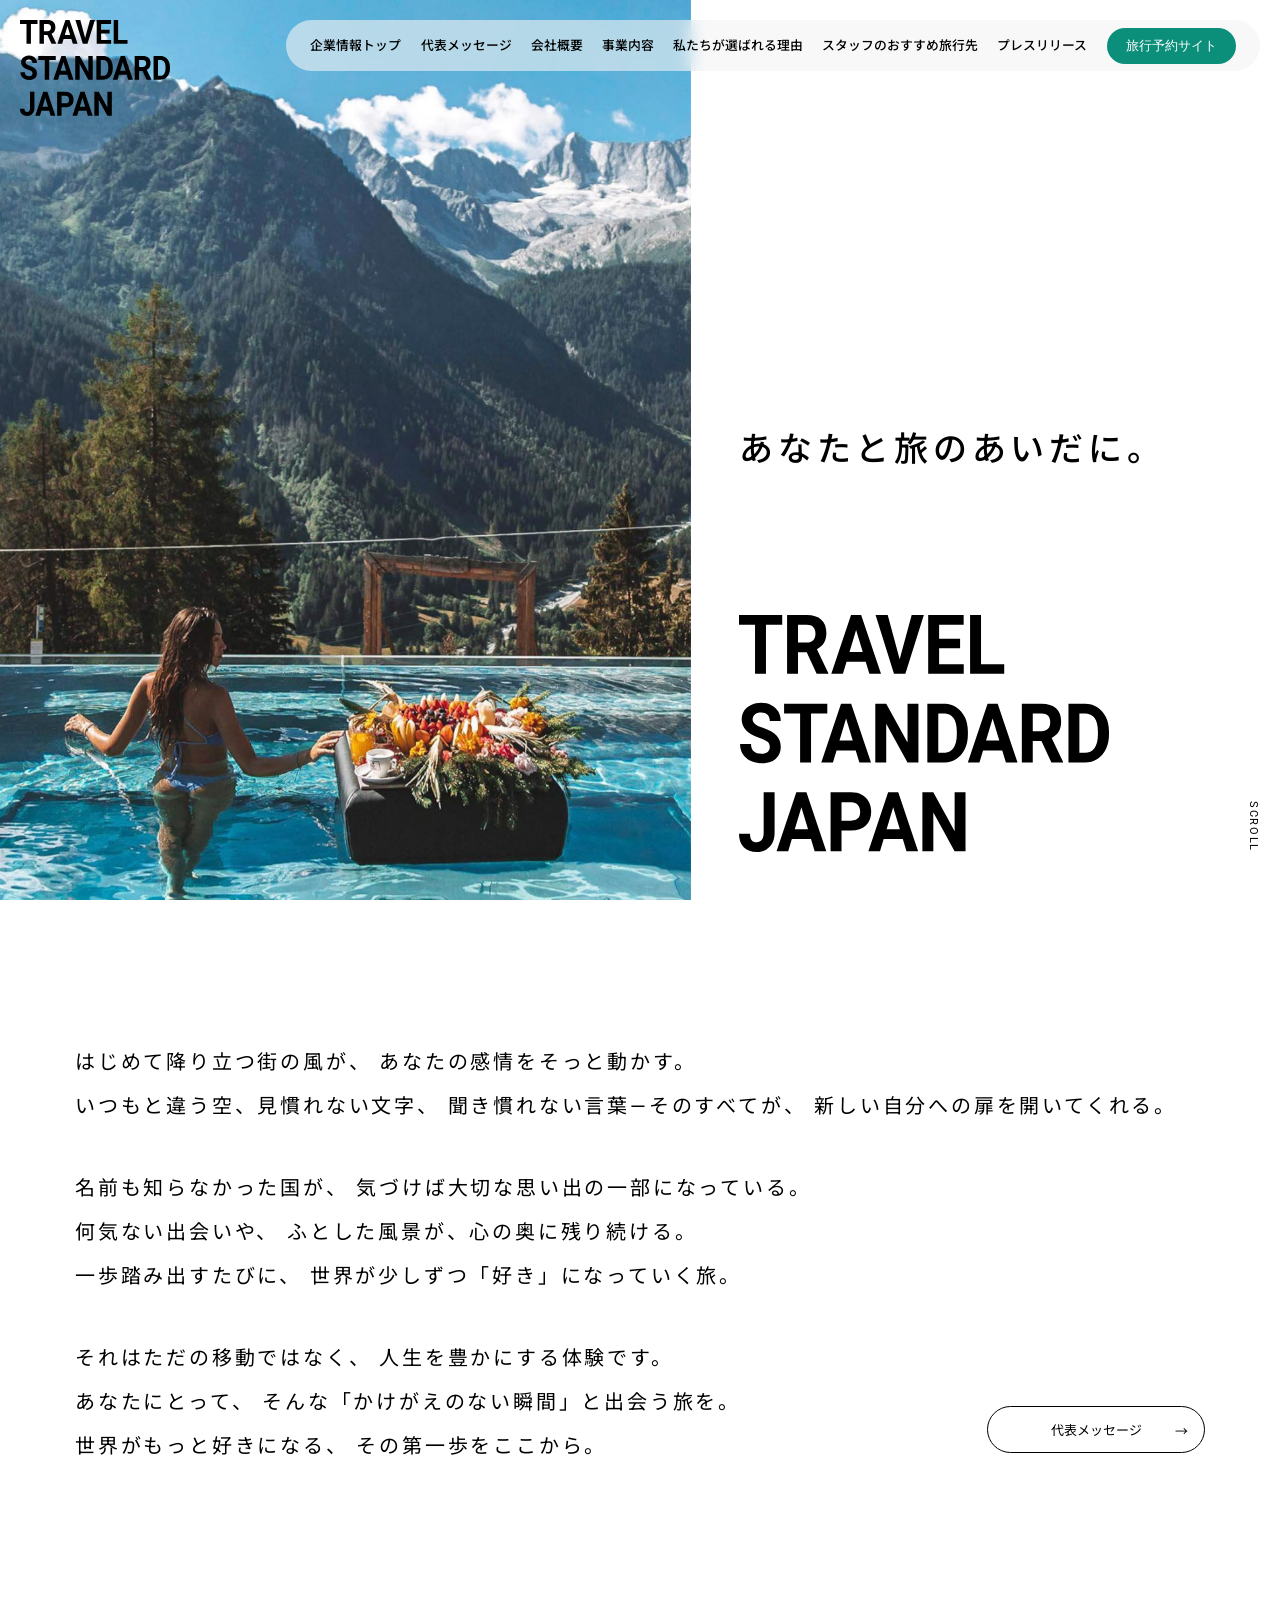
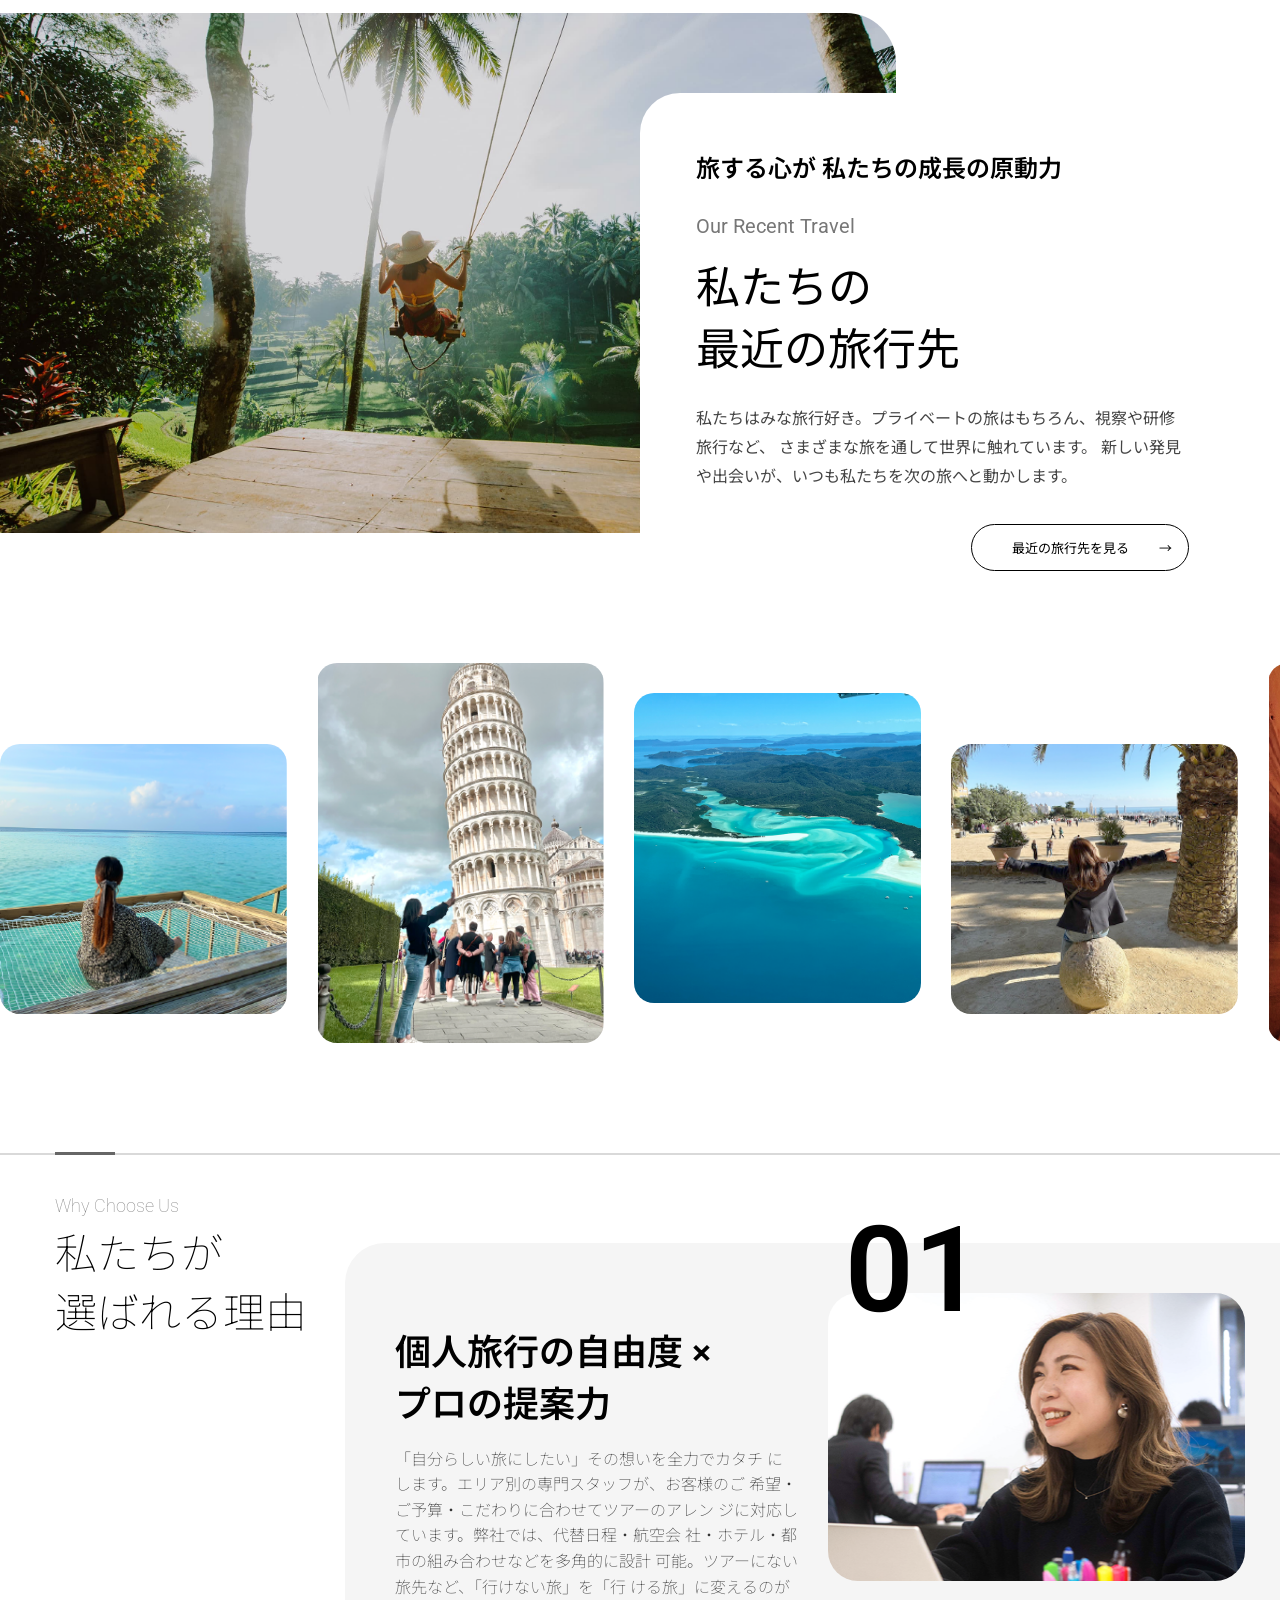
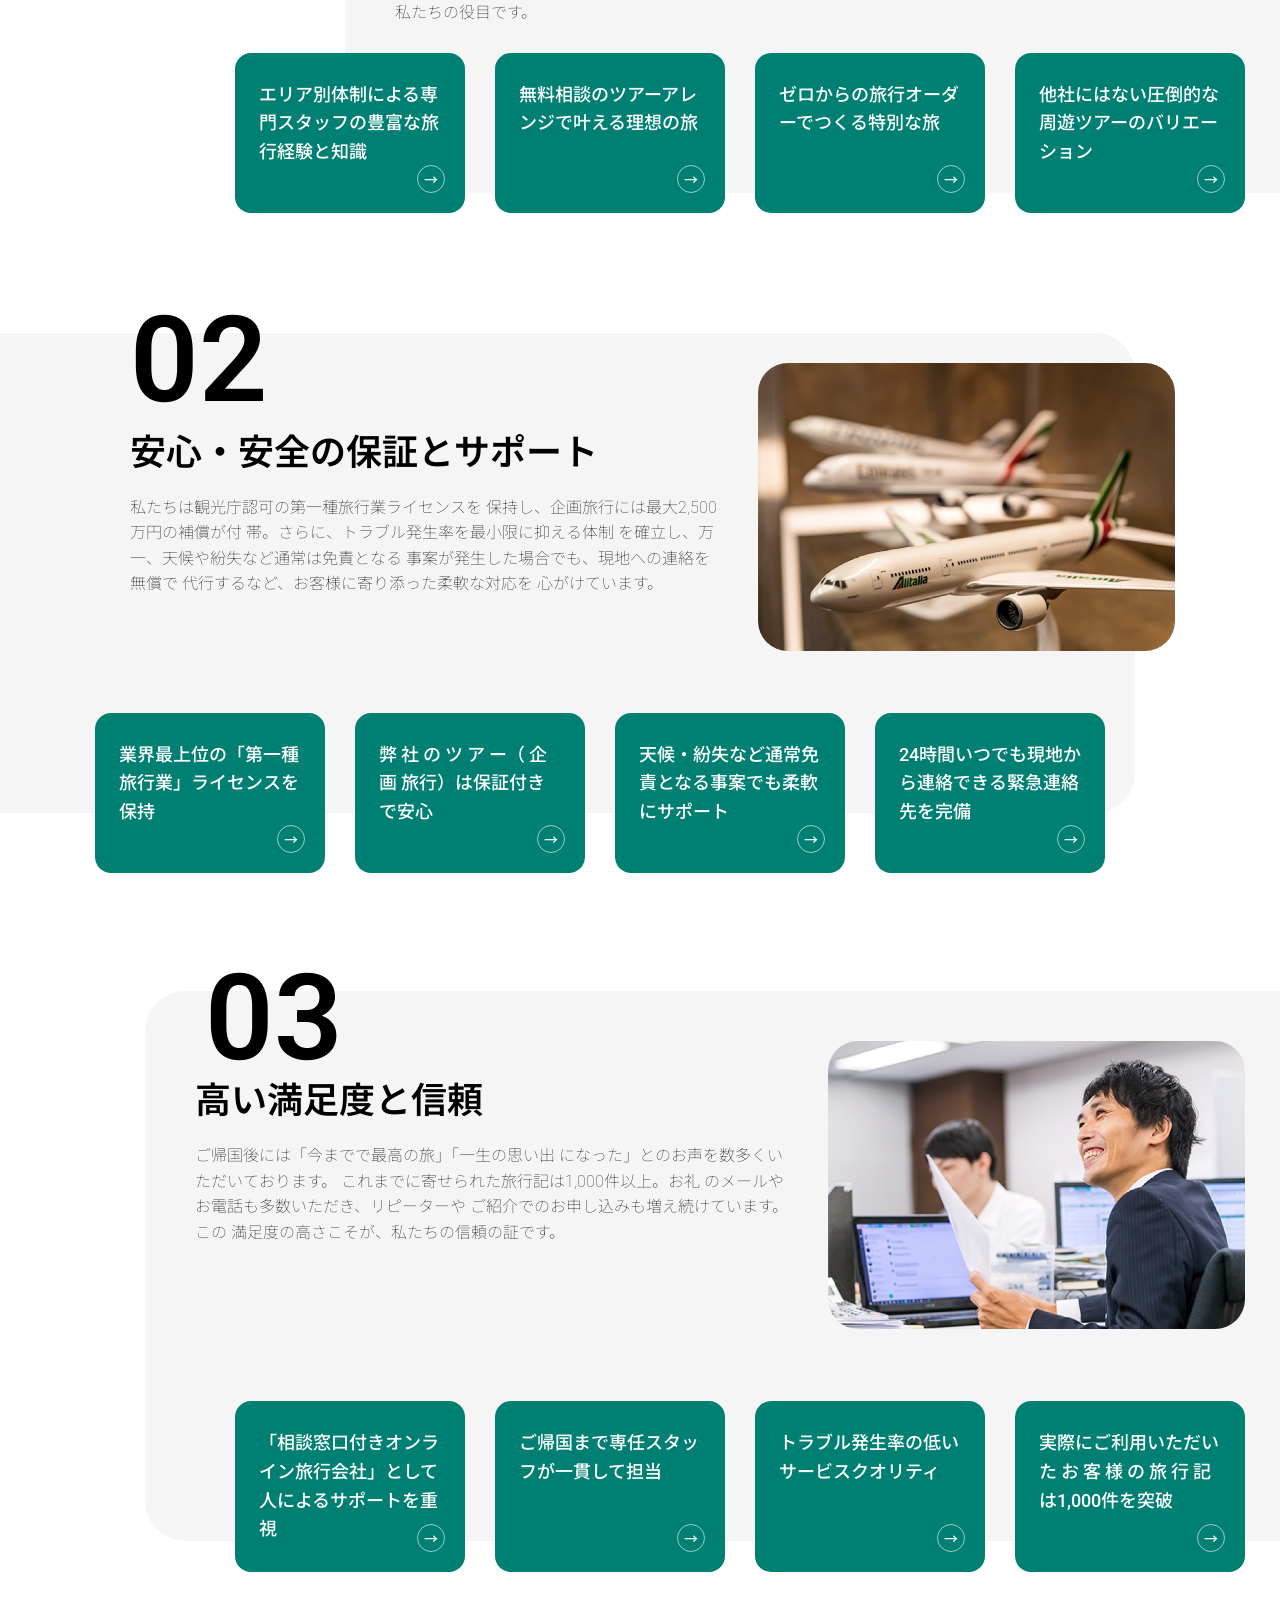
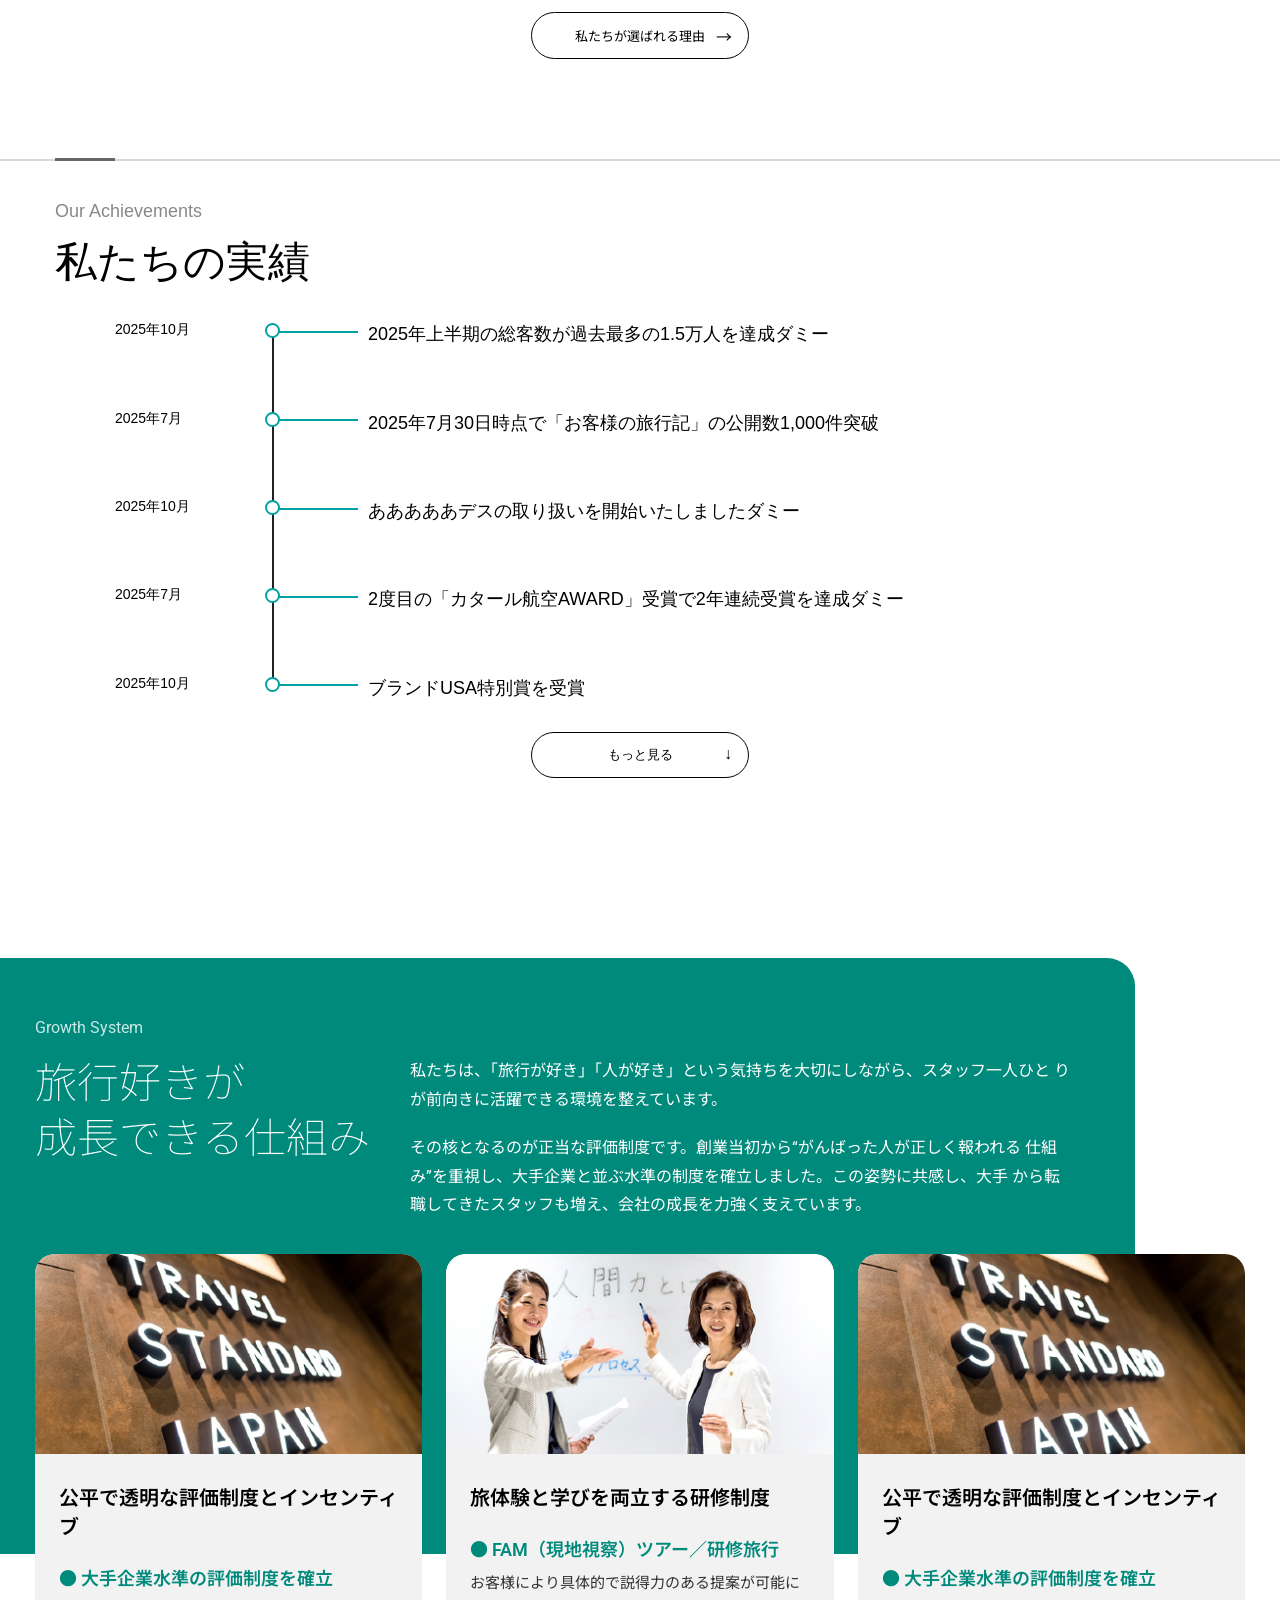
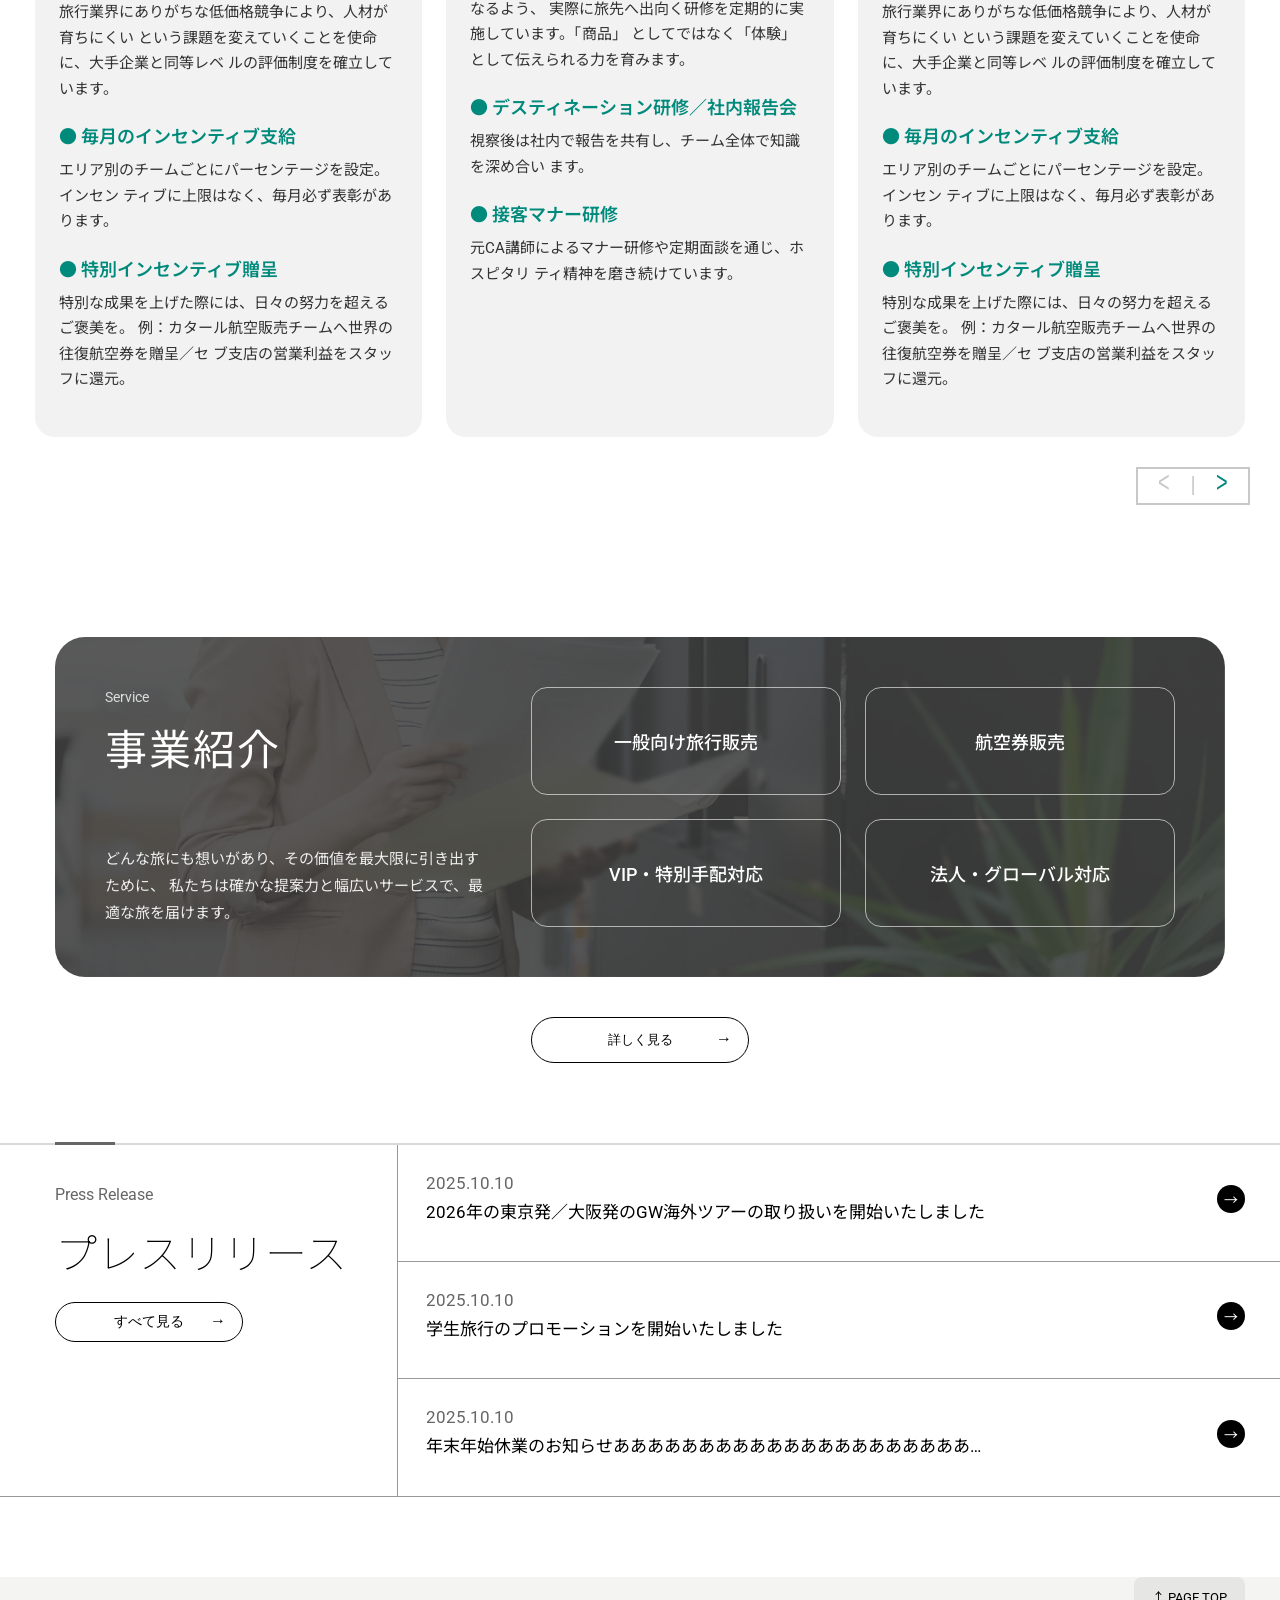
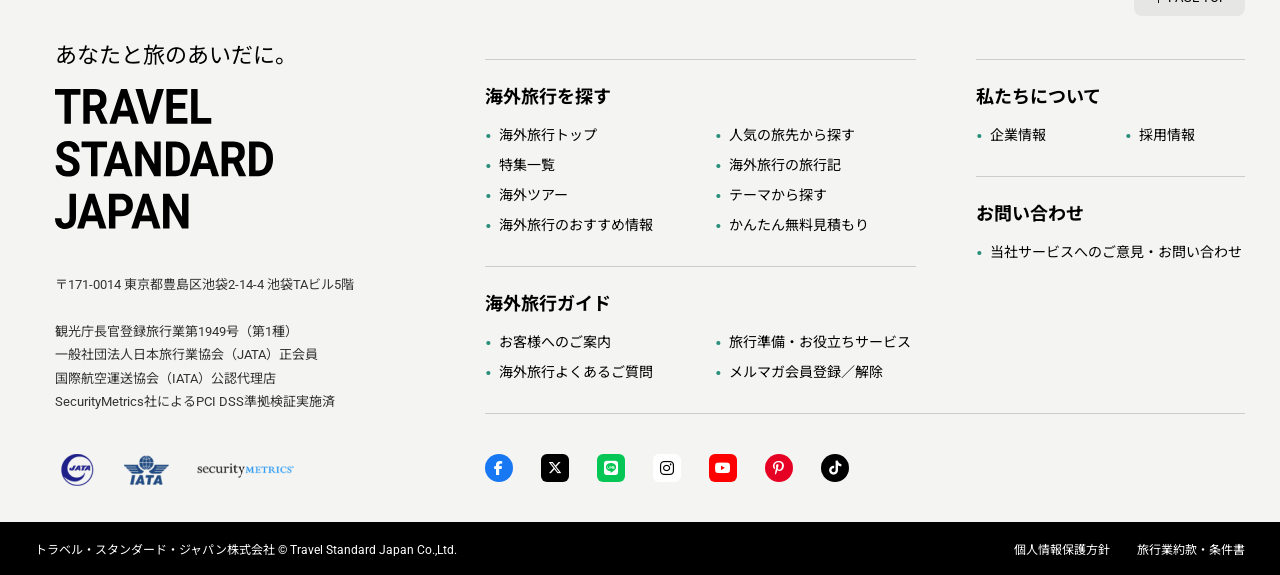
==== index.html @ 910841bd "fix: adjust padding and font size for improved layout consistency across sections" ====
<!DOCTYPE html>
<html lang="ja">
  <head>
    <meta charset="UTF-8" />
    <meta name="viewport" content="width=device-width, initial-scale=1.0" />
    <title>TRAVEL STANDARD JAPAN - 企業情報トップ</title>
    <link rel="stylesheet" href="index.css" />
    <link rel="stylesheet" href="css/width.css" />
    <link rel="stylesheet" href="css/nav.css" />
    
        <link
    rel="stylesheet"
    href="https://cdnjs.cloudflare.com/ajax/libs/font-awesome/6.5.1/css/all.min.css"
    />
     <link href="https://fonts.googleapis.com/css2?family=Roboto:wght@400;500;700&family=Noto+Sans+JP:wght@400;500;700&display=swap" rel="stylesheet">
      <link rel="stylesheet" href="https://cdn.jsdelivr.net/npm/swiper@11/swiper-bundle.min.css"/>
      <script src="https://cdn.jsdelivr.net/npm/swiper@11/swiper-bundle.min.js"></script>
      <link rel="stylesheet" href="https://cdnjs.cloudflare.com/ajax/libs/font-awesome/6.5.0/css/all.min.css">
  </head>
  <body>

<!-- LOGO -->
<div class="brand">
  <img src="images/logo.svg" alt="Logo" class="logo-dark" />
    <img src="images/logo-light.png" alt="Travel" class="logo-light" style="display: none;" />
</div>

<header class="hero">
  <p class="jp-text">あなたと旅のあいだに。</p>

  <div class="hero-image">
    <img src="images/hero.png " />
  </div>

  <div class="hero-content">
    <img src="images/logo.svg" alt="Logo" style="height: fit-content;" />
    <div class="scroll-vertical" onclick="scrollDown()">
     <span class="text">SCROLL</span> 
      <span class="scroll-line" ></span>
    </div>
  </div>
</header>

<!-- content -->
 <!-- <div class="global-blur-overlay"></div> -->
 <div class="outer-layer">
    <div class="site-wrapper">
    <!-- NAVBAR -->
     <section>
        <!-- DESKTOP NAV ONLY -->
        <div class="hero-nav-holder">
          <nav class="hero-nav">
            <ul>
              <li><a href="index.html">企業情報トップ</a></li>
              <li><a href="message.html">代表メッセージ</a></li>
              <li><a href="companyProfile.html">会社概要</a></li>
              <li><a href="servicePage.html">事業内容</a></li>
              <li><a href="whychoose.html">私たちが選ばれる理由</a></li>
              <li><a href="recentTravel.html">スタッフのおすすめ旅行先</a></li>
              <li><a href="pressrelease.html">プレスリリース</a></li>
            </ul>

            <button onclick="window.location.href='https://example-travel-booking.com'">
              旅行予約サイト
            </button>
          </nav>
        </div>

        <!-- MOBILE HEADER -->
        <div class="mobile-header">
          <div class="mobile-hamburger" id="hamburger">
            <span></span>
            <span></span>
            <span></span>
           
          </div>
        <div class="mobile-close-btn" id="mobile-close" style="display: none;">
            <svg width="62" height="62" viewBox="0 0 90 90" fill="none" xmlns="http://www.w3.org/2000/svg">
            <path d="M90 45C90 69.853 69.853 90 45 90C20.147 90 0 69.853 0 45C0 20.147 20.147 0 45 0C69.853 0 90 20.147 90 45Z" fill="white"/>
            <path d="M28 28L62 62" stroke="black" stroke-width="1.5"/>
            <path d="M62 28L28 62" stroke="black" stroke-width="1.5"/>
            </svg>
          </div>
        
        </div>
        
        <!-- MOBILE MENU -->
        <div class="mobile-menu" id="mobileMenu" >
          <ul>
            <li><a href="index.html">企業情報トップ</a>
            <svg width="25" height="14" viewBox="0 0 25 14" fill="none" xmlns="http://www.w3.org/2000/svg">
            <path d="M24.044 6.289L17.977 0.222C17.681 -0.0739994 17.201 -0.0739994 16.905 0.222C16.609 0.518 16.609 0.999001 16.905 1.295L21.677 6.067H0.758001C0.339001 6.067 0 6.406 0 6.825C0 7.244 0.339001 7.583 0.758001 7.583H21.677L16.905 12.356C16.609 12.652 16.609 13.132 16.905 13.428C17.053 13.576 17.247 13.65 17.441 13.65C17.635 13.65 17.829 13.576 17.977 13.428L24.044 7.361C24.34 7.065 24.34 6.585 24.044 6.289Z" fill="white"/>
            </svg>

            </li>
            <li><a href="message.html">代表メッセージ</a>
            <svg width="25" height="14" viewBox="0 0 25 14" fill="none" xmlns="http://www.w3.org/2000/svg">
            <path d="M24.044 6.289L17.977 0.222C17.681 -0.0739994 17.201 -0.0739994 16.905 0.222C16.609 0.518 16.609 0.999001 16.905 1.295L21.677 6.067H0.758001C0.339001 6.067 0 6.406 0 6.825C0 7.244 0.339001 7.583 0.758001 7.583H21.677L16.905 12.356C16.609 12.652 16.609 13.132 16.905 13.428C17.053 13.576 17.247 13.65 17.441 13.65C17.635 13.65 17.829 13.576 17.977 13.428L24.044 7.361C24.34 7.065 24.34 6.585 24.044 6.289Z" fill="white"/>
            </svg>
          </li>
            <li><a href="companyProfile.html">会社概要</a>
            <svg width="25" height="14" viewBox="0 0 25 14" fill="none" xmlns="http://www.w3.org/2000/svg">
            <path d="M24.044 6.289L17.977 0.222C17.681 -0.0739994 17.201 -0.0739994 16.905 0.222C16.609 0.518 16.609 0.999001 16.905 1.295L21.677 6.067H0.758001C0.339001 6.067 0 6.406 0 6.825C0 7.244 0.339001 7.583 0.758001 7.583H21.677L16.905 12.356C16.609 12.652 16.609 13.132 16.905 13.428C17.053 13.576 17.247 13.65 17.441 13.65C17.635 13.65 17.829 13.576 17.977 13.428L24.044 7.361C24.34 7.065 24.34 6.585 24.044 6.289Z" fill="white"/>
            </svg>
          </li>
            <li><a href="servicePage.html">事業内容</a>
            <svg width="25" height="14" viewBox="0 0 25 14" fill="none" xmlns="http://www.w3.org/2000/svg">
            <path d="M24.044 6.289L17.977 0.222C17.681 -0.0739994 17.201 -0.0739994 16.905 0.222C16.609 0.518 16.609 0.999001 16.905 1.295L21.677 6.067H0.758001C0.339001 6.067 0 6.406 0 6.825C0 7.244 0.339001 7.583 0.758001 7.583H21.677L16.905 12.356C16.609 12.652 16.609 13.132 16.905 13.428C17.053 13.576 17.247 13.65 17.441 13.65C17.635 13.65 17.829 13.576 17.977 13.428L24.044 7.361C24.34 7.065 24.34 6.585 24.044 6.289Z" fill="white"/>
            </svg>
          </li>
            <li><a href="whychoose.html">私たちが選ばれる理由</a>
            <svg width="25" height="14" viewBox="0 0 25 14" fill="none" xmlns="http://www.w3.org/2000/svg">
            <path d="M24.044 6.289L17.977 0.222C17.681 -0.0739994 17.201 -0.0739994 16.905 0.222C16.609 0.518 16.609 0.999001 16.905 1.295L21.677 6.067H0.758001C0.339001 6.067 0 6.406 0 6.825C0 7.244 0.339001 7.583 0.758001 7.583H21.677L16.905 12.356C16.609 12.652 16.609 13.132 16.905 13.428C17.053 13.576 17.247 13.65 17.441 13.65C17.635 13.65 17.829 13.576 17.977 13.428L24.044 7.361C24.34 7.065 24.34 6.585 24.044 6.289Z" fill="white"/>
            </svg>
          </li>
            <li><a href="recentTravel.html">スタッフのおすすめ旅行先</a>
            <svg width="25" height="14" viewBox="0 0 25 14" fill="none" xmlns="http://www.w3.org/2000/svg">
            <path d="M24.044 6.289L17.977 0.222C17.681 -0.0739994 17.201 -0.0739994 16.905 0.222C16.609 0.518 16.609 0.999001 16.905 1.295L21.677 6.067H0.758001C0.339001 6.067 0 6.406 0 6.825C0 7.244 0.339001 7.583 0.758001 7.583H21.677L16.905 12.356C16.609 12.652 16.609 13.132 16.905 13.428C17.053 13.576 17.247 13.65 17.441 13.65C17.635 13.65 17.829 13.576 17.977 13.428L24.044 7.361C24.34 7.065 24.34 6.585 24.044 6.289Z" fill="white"/>
            </svg>
          </li>
            <li><a href="pressrelease.html">プレスリリース</a>
            <svg width="25" height="14" viewBox="0 0 25 14" fill="none" xmlns="http://www.w3.org/2000/svg">
            <path d="M24.044 6.289L17.977 0.222C17.681 -0.0739994 17.201 -0.0739994 16.905 0.222C16.609 0.518 16.609 0.999001 16.905 1.295L21.677 6.067H0.758001C0.339001 6.067 0 6.406 0 6.825C0 7.244 0.339001 7.583 0.758001 7.583H21.677L16.905 12.356C16.609 12.652 16.609 13.132 16.905 13.428C17.053 13.576 17.247 13.65 17.441 13.65C17.635 13.65 17.829 13.576 17.977 13.428L24.044 7.361C24.34 7.065 24.34 6.585 24.044 6.289Z" fill="white"/>
            </svg>
          </li>
          <li style="background-color: black; padding:24px ; margin-top:60px;"><a href="pressrelease.html" style="font-size: 16px; ">旅行予約サイト</a>
            <svg width="25" height="14" viewBox="0 0 25 14" fill="none" xmlns="http://www.w3.org/2000/svg">
            <path d="M24.044 6.289L17.977 0.222C17.681 -0.0739994 17.201 -0.0739994 16.905 0.222C16.609 0.518 16.609 0.999001 16.905 1.295L21.677 6.067H0.758001C0.339001 6.067 0 6.406 0 6.825C0 7.244 0.339001 7.583 0.758001 7.583H21.677L16.905 12.356C16.609 12.652 16.609 13.132 16.905 13.428C17.053 13.576 17.247 13.65 17.441 13.65C17.635 13.65 17.829 13.576 17.977 13.428L24.044 7.361C24.34 7.065 24.34 6.585 24.044 6.289Z" fill="white"/>
            </svg>
          </li>
          </ul>
        
          
        
        </div>

      </section>

    <!-- Main Content -->
    <main>
      <section class="message-section">
        <div class="message-inner">

            <div class="message-text">
            <p>
                はじめて降り立つ街の風が、<br class="md-hide">
                あなたの感情をそっと動かす。<br />
                いつもと違う空、見慣れない文字、<br class="md-hide">
                 聞き慣れない言葉—そのすべてが、<br class="md-hide">
                 新しい自分への扉を開いてくれる。<br class="md-hide">
            </p>
            <p>
                名前も知らなかった国が、<br class="md-hide">
                気づけば大切な思い出の一部になっている。<br />
                何気ない出会いや、<br class="md-hide">
                ふとした風景が、心の奥に残り続ける。<br />
                一歩踏み出すたびに、<br class="md-hide">
                世界が少しずつ「好き」になっていく旅。
            </p>
            <p>
                それはただの移動ではなく、<br class="md-hide">
                人生を豊かにする体験です。<br />
                あなたにとって、<br class="md-hide">
                そんな「かけがえのない瞬間」と出会う旅を。<br />
                世界がもっと好きになる、<br class="md-hide">
                その第一歩をここから。<br class="md-hide">
            </p>
            <div class="message-btn-wrap">
            <a href="message.html" class="message-btn" style="position: relative;">
                代表メッセージ 
                <span style="position: absolute; right: 16px; top: 50%; transform: translateY(-50%);">→</span>
            </a>
            </div>

        </div>
    </section>
    <!-- <section class="message-section">
        <div class="message-inner">

            <div class="message-text">
            <p>
                はじめて降り立つ街の風が<br />あなたの感情をそっと動かす。
                 <br />いつもと違う空、見慣れない文字、<br />聞き慣れない言葉—
                そのすべてが、新しい自分への扉を開いてくれる。
            </p>
            <p>
                名前も知らなかった国が、<br />気づけば大切な思い出の一部になっている。<br />
                <br />何気ない出会いや、<br />ふとした風景が、心の奥に残り続ける。<br />
                <br />一歩踏み出すたびに、<br />世界が少しずつ「好き」になっていく旅。
            </p>
            <p>
                それはただの移動ではなく、<br />人生を豊かにする体験です。<br />
                <br />あなたにとって、<br />そんな「かけがえのない瞬間」と出会う旅を。<br />
                <br />世界がもっと好きになる、<br />その第一歩をここから。
            </p>
            <div class="message-btn-wrap">
            <a href="message.html" class="message-btn">
                代表メッセージ <span>→</span>
            </a>
            </div>

        </div>
    </section> -->
      <!-- Intro Section -->
      <section class="travel-section">
        <div class="travel-row">
          <!-- LEFT IMAGE (60%) -->
          <div class="travel-image">
            <img
              src="images/image.png"
              alt="Travel"
            />
          </div>
          
          <!-- RIGHT CONTENT CARD -->
          <div class="travel-content">
            <span class="jp-small">旅する心が <br class="md-hide">
              私たちの成長の原動力</span>
            <span class="en-small">Our Recent Travel</span>

            <h2 style="font-weight:400;">
              私たちの<br />
              最近の旅行先
            </h2>

            <p>
              私たちはみな旅行好き。プライベートの旅はもちろん、視察や研修旅行など、
              さまざまな旅を通して世界に触れています。
              新しい発見や出会いが、いつも私たちを次の旅へと動かします。
            </p>
            <div class="btn-right" >
              <a href="recentTravel.html" style="position: relative;" class="travel-btn">最近の旅行先を見る 
              <span style="position: absolute; right: 16px; top: 50%; transform: translateY(-50%);">→</span>

              </a>
            </div>

            <!-- <a href="#" class="travel-btn">
                    最近の旅行先を見る <span>→</span>
                </a> -->
          </div>

        </div>
      </section>
      <section class="carsoule-portion">
        <div class="slider-wrapper">
          <div class="slider">
            <div class="card"><img src="images/Asset 4.png" /></div>
            <div class="card"><img src="images/Asset 5.png" /></div>
            <div class="card"><img src="images/Asset 7.png" /></div>
            <div class="card"><img src="images/Asset 8.png" /></div>
            <div class="card"><img src="images/Asset 9.png" /></div>
              <div class="card"><img src="images/Asset 4.png" /></div>
            <div class="card"><img src="images/Asset 5.png" /></div>
            <div class="card"><img src="images/Asset 7.png" /></div>
            <div class="card"><img src="images/Asset 8.png" /></div>
            <div class="card"><img src="images/Asset 9.png" /></div>
            <div class="card"><img src="images/Asset 1.png" /></div>
            <div class="card"><img src="images/Asset 2.png" /></div>
            <div class="card"><img src="images/Asset 13.png" /></div>
            <!-- <div class="card"><img src="images/Asset 12.png" /></div>
            <div class="card"><img src="images/Asset 13.png" /></div> -->
          </div>
        </div>
      </section>
      <div class="edge-line">
    <span class="edge-dash"></span>
    </div>
      <section class="section-one">
            <div class="why-container">
                <!-- Left Title -->
                <div class="left-title">
                <p class="small">Why Choose Us</p>
                <h2>私たちが<br />選ばれる理由</h2>
                </div>

                <!-- Main Card -->
                <div class="main-card">
                <span class="count">01</span>

                <div class="content">
                    <h3>個人旅行の自由度 ×<br />プロの提案力</h3>
                    <p>
                    「自分らしい旅にしたい」その想いを全力でカタチ
                    にします。エリア別の専門スタッフが、お客様のご
                    希望・ご予算・こだわりに合わせてツアーのアレン
                    ジに対応しています。弊社では、代替日程・航空会
                    社・ホテル・都市の組み合わせなどを多角的に設計
                    可能。ツアーにない旅先など、「行けない旅」を「行
                    ける旅」に変えるのが私たちの役目です。
                    </p>
                </div>

                <div class="image">
                    <img src="images/standerd.png" alt="team" />
                </div>
                </div>
            </div>

            <!-- Bottom Cards -->

            <div class="bottom-cards">
                <div class="green-card">
                <p>エリア別体制による専門スタッフの豊富な旅行経験と知識</p>
                <div class="arrow">→</div>
                </div>

                <div class="green-card">
                <p>無料相談のツアーアレンジで叶える理想の旅</p>
                <div class="arrow">→</div>
                </div>

                <div class="green-card">
                <p>ゼロからの旅行オーダーでつくる特別な旅</p>
                <div class="arrow">→</div>
                </div>

                <div class="green-card">
                <p>他社にはない圧倒的な周遊ツアーのバリエーション</p>
                <div class="arrow">→</div>
                </div>
            </div>
            <!--  -->
            
          <div style="display: flex; width: 100%; justify-content: flex-end;padding-right: 16px; ">

             <div class="control-box md-hide scroll-controls">
                <div class="icon arrow-left scroll-btn left" id="prev">&lt;</div>
                <div class="icon divider">|</div>
                <div class="icon arrow-right scroll-btn right" id="next">&gt;</div>
              </div>
                </div>

      </section>
      <section class="section-two">
          <div class="why-container">
                <!-- Main Card -->
                <div class="main-card-left">
                <span class="count-left">02</span>

                <div class="content">
                        <h3>安心・安全の保証とサポート</h3>
                        <p>
                        私たちは観光庁認可の第一種旅行業ライセンスを
                        保持し、企画旅行には最大2,500万円の補償が付
                        帯。さらに、トラブル発生率を最小限に抑える体制
                        を確立し、万一、天候や紛失など通常は免責となる
                        事案が発生した場合でも、現地への連絡を無償で
                        代行するなど、お客様に寄り添った柔軟な対応を
                        心がけています。
                        </p>
                </div>

                <div class="image1">
                        <img src="images/w2.jpeg" alt="team" />
                </div>
                </div>
          </div>

          <!-- Bottom Cards -->

          <div class="bottom-cards-left">
                <div class="green-card">
                    <p>業界最上位の「第一種旅行業」ライセンスを保持</p>
                    <div class="arrow">→</div>
                </div>

                <div class="green-card">
                    <p>弊 社 の ツ ア ー（ 企 画 旅行）は保証付きで安心</p>
                    <div class="arrow">→</div>
                </div>

                <div class="green-card">
                    <p>天候・紛失など通常免責となる事案でも柔軟にサポート</p>
                    <div class="arrow">→</div>
                </div>

                <div class="green-card">
                    <p>24時間いつでも現地から連絡できる緊急連絡先を完備</p>
                    <div class="arrow">→</div>
                </div>
          </div>
          <div style="display: flex; width: 100%; justify-content: flex-end; ">

                <div class="control-box md-hide scroll-controls">
                <div class="icon arrow-left scroll-btn left" id="prev">&lt;</div>
                <div class="icon divider">|</div>
                <div class="icon arrow-right scroll-btn right" id="next">&gt;</div>
              </div>
          </div>

      </section>
      <section class="section-three">
          <div class="why-container">
                <!-- Left Title -->
                <!-- Main Card -->
                <div class="main-card">
                    <span class="count-3">03</span>

                    <div class="content">
                        <h3>高い満足度と信頼</h3>
                        <p>
                        ご帰国後には「今までで最高の旅」「一生の思い出
                        になった」とのお声を数多くいただいております。
                        これまでに寄せられた旅行記は1,000件以上。お礼
                        のメールやお電話も多数いただき、リピーターや
                        ご紹介でのお申し込みも増え続けています。この
                        満足度の高さこそが、私たちの信頼の証です。
                        </p>
                    </div>

                    <div class="image2">
                        <img src="images/w1.jpeg" alt="team" />
                    </div>
                </div>
          </div>

          <!-- Bottom Cards -->

          <div class="bottom-cards">
                <div class="green-card">
                    <p>「相談窓口付きオンライン旅行会社」として人によるサポートを重視</p>
                    <div class="arrow">→</div>
                </div>

                <div class="green-card">
                    <p>ご帰国まで専任スタッフが一貫して担当</p>
                    <div class="arrow">→</div>
                </div>

                <div class="green-card">
                    <p>トラブル発生率の低いサービスクオリティ</p>
                    <div class="arrow">→</div>
                 </div>

                <div class="green-card">
                    <p>実際にご利用いただいた お 客 様 の 旅 行 記 は1,000件を突破</p>
                    <div class="arrow">→</div>
                </div>
            </div>
          <div style="display: flex; width: 100%; justify-content: flex-end;padding-right: 16px; ">

                <div class="control-box md-hide scroll-controls">
                <div class="icon arrow-left scroll-btn left" id="prev">&lt;</div>
                <div class="icon divider">|</div>
                <div class="icon arrow-right scroll-btn right" id="next">&gt;</div>
              </div>
              </div>
                <div class="btn-center-3">
                <a href="#" class="outline-btn" >私たちが選ばれる理由 
      <span class="arrow" style="position: absolute; right: 16px; top: 50%; transform: translateY(-50%);">→</span>

                </a>
                </div>

      </section>
      <div class="edge-line">
    <span class="edge-dash"></span>
    </div>
      <!-- Destinations Section -->
      <section class="achievement-section">
            <div class="achievement-inner">

                <!-- HEADING -->
                <span class="achievement-en">Our Achievements</span>
                <h2 class="achievement-title">私たちの実績</h2>

                <!-- TIMELINE -->
                <div class="timeline">

                    <div class="timeline-item">
                        <div class="timeline-date">2025年10月</div>
                        <div class="timeline-dot"></div>
                        <div class="timeline-content">
                        2025年上半期の総客数が過去最多の1.5万人を達成ダミー
                        </div>
                    </div>

                    <div class="timeline-item">
                        <div class="timeline-date">2025年7月</div>
                        <div class="timeline-dot"></div>
                        <div class="timeline-content">
                        2025年7月30日時点で「お客様の旅行記」の公開数1,000件突破
                        </div>
                    </div>

                    <div class="timeline-item">
                        <div class="timeline-date">2025年10月</div>
                        <div class="timeline-dot"></div>
                        <div class="timeline-content">
                        あああああデスの取り扱いを開始いたしましたダミー
                        </div>
                    </div>

                    <div class="timeline-item">
                        <div class="timeline-date">2025年7月</div>
                        <div class="timeline-dot"></div>
                        <div class="timeline-content">
                        2度目の「カタール航空AWARD」受賞で2年連続受賞を達成ダミー
                        </div>
                    </div>

                    <div class="timeline-item">
                        <div class="timeline-date">2025年10月</div>
                        <div class="timeline-dot"></div>
                        <div class="timeline-content">
                        ブランドUSA特別賞を受賞
                        </div>
                    </div>

                </div>

                <!-- BOTTOM BUTTON -->
                <div class="achievement-bottom-btn">
                <a href="#" class="outline-btn" style="position: relative;">
                    もっと見る 
                    <span class="arrow sm-hide" style="position: absolute; right: 16px; top: 48%; transform: translateY(-50%);">↓</span>
                     <span class="arrow-down md-hide" style="position: absolute; right: 20px ;top: 13.5px;">
                      <svg width="16" height="12" viewBox="0 0 21 12" fill="none" xmlns="http://www.w3.org/2000/svg">
                      <path d="M20.3535 0.353516L10.3535 10.3535L0.353516 0.353516" stroke="black"/>
                      </svg>
                    </span>
                </a>
                
                </div>

            </div>
        </section>

        <!-- growth -->
        <section class="growth-section">
            <!-- TOP CONTENT -->
            <div class="growth-box">
                <div class="growth-inner">

                <!-- Left -->
                  <div style="display: flex;flex-direction: column;">

                    <p class="subtitle">Growth System</p>

                <div class="growth-left" >
                    <h2>
                    旅行好きが<br />
                    成長できる仕組み
                    </h2>
                     <div class="growth-right">
                    <p class="description">
                    私たちは、「旅行が好き」「人が好き」という気持ちを大切にしながら、スタッフ一人ひと
                    りが前向きに活躍できる環境を整えています。
                    </p>
                    <br>
                    <p class="description">
                    その核となるのが正当な評価制度です。創業当初から“がんばった人が正しく報われる
                    仕組み”を重視し、大手企業と並ぶ水準の制度を確立しました。この姿勢に共感し、大手
                    から転職してきたスタッフも増え、会社の成長を力強く支えています。
                    </p>
                </div>
                </div>
                <!-- Right -->
               

                </div>
            </div>
                  </div>

              <!-- SLIDER -->
              <div class="card-wrapper swiper mySwiper sm-hide">
              <div class="card-wrapper-inner swiper-wrapper" id="slider">

                  <!-- ORIGINAL CARDS -->
                      <!-- <div class="growth-card">
                          <img src="images/WhatsApp Image 2025-12-21 at 00.46.16.jpeg" />
                          <div class="card-content">
                          <h3>公平で透明な評価制度とインセンティブ</h3>
                          <ul>
                              <li>大手企業水準の評価制度を確立
                              </li>
                              <li>毎月のインセンティブ支給</li>
                              <li>特別インセンティブ贈呈</li>
                          </ul>
                          </div>
                      </div> -->
                      <div class="swiper-slide growth-card">
                          <img src="images/car1.png" />

                          <div class="card-content detailed">

                              <h3>公平で透明な評価制度とインセンティブ</h3>

                              <div class="section">
                              <h4>● 大手企業水準の評価制度を確立</h4>
                              <p>
                                  旅行業界にありがちな低価格競争により、人材が育ちにくい
                                  という課題を変えていくことを使命に、大手企業と同等レベ
                                  ルの評価制度を確立しています。
                              </p>
                              </div>

                              <div class="section">
                                  <h4>● 毎月のインセンティブ支給</h4>
                                  <p>
                                      エリア別のチームごとにパーセンテージを設定。インセン
                                      ティブに上限はなく、毎月必ず表彰があります。
                                  </p>
                              </div>

                              <div class="section">
                                  <h4>● 特別インセンティブ贈呈</h4>
                                  <p>
                                      特別な成果を上げた際には、日々の努力を超えるご褒美を。
                                      例：カタール航空販売チームへ世界の往復航空券を贈呈／セ
                                      ブ支店の営業利益をスタッフに還元。
                                  </p>
                              </div>
                          </div>
                      </div>


                      <div class="swiper-slide growth-card">
                          <img src="images/car2.png" />
                          <div class="card-content detailed">

                              <h3>旅体験と学びを両立する研修制度</h3>

                              <div class="section">
                              <h4>● FAM（現地視察）ツアー／研修旅行</h4>
                              <p>
                                  お客様により具体的で説得力のある提案が可能になるよう、
                                  実際に旅先へ出向く研修を定期的に実施しています。「商品」
                                  としてではなく「体験」として伝えられる力を育みます。
                              </p>
                              </div>

                              <div class="section">
                                  <h4>● デスティネーション研修／社内報告会</h4>
                                  <p>
                                      視察後は社内で報告を共有し、チーム全体で知識を深め合い
                                      ます。
                                  </p>
                              </div>

                              <div class="section">
                                  <h4>● 接客マナー研修</h4>
                                  <p>
                                      元CA講師によるマナー研修や定期面談を通じ、ホスピタリ
                                      ティ精神を磨き続けています。
                                  </p>
                              </div>
                          </div>
                      </div>

                      <div class="swiper-slide growth-card">
                          <img src="images/car1.png" />
                          <div class="card-content detailed">

                              <h3>公平で透明な評価制度とインセンティブ</h3>

                              <div class="section">
                              <h4>● 大手企業水準の評価制度を確立</h4>
                              <p>
                                  旅行業界にありがちな低価格競争により、人材が育ちにくい
                                  という課題を変えていくことを使命に、大手企業と同等レベ
                                  ルの評価制度を確立しています。
                              </p>
                              </div>

                              <div class="section">
                                  <h4>● 毎月のインセンティブ支給</h4>
                                  <p>
                                      エリア別のチームごとにパーセンテージを設定。インセン
                                      ティブに上限はなく、毎月必ず表彰があります。
                                  </p>
                              </div>

                              <div class="section">
                                  <h4>● 特別インセンティブ贈呈</h4>
                                  <p>
                                      特別な成果を上げた際には、日々の努力を超えるご褒美を。
                                      例：カタール航空販売チームへ世界の往復航空券を贈呈／セ
                                      ブ支店の営業利益をスタッフに還元。
                                  </p>
                              </div>
                          </div>
                      </div>
                      <div class="swiper-slide growth-card">
                          <img src="images/car2.png" />
                          <div class="card-content detailed">

                              <h3>公平で透明な評価制度とインセンティブ</h3>

                              <div class="section">
                              <h4>● 大手企業水準の評価制度を確立</h4>
                              <p>
                                  旅行業界にありがちな低価格競争により、人材が育ちにくい
                                  という課題を変えていくことを使命に、大手企業と同等レベ
                                  ルの評価制度を確立しています。
                              </p>
                              </div>

                              <div class="section">
                                  <h4>● 毎月のインセンティブ支給</h4>
                                  <p>
                                      エリア別のチームごとにパーセンテージを設定。インセン
                                      ティブに上限はなく、毎月必ず表彰があります。
                                  </p>
                              </div>

                              <div class="section">
                                  <h4>● 特別インセンティブ贈呈</h4>
                                  <p>
                                      特別な成果を上げた際には、日々の努力を超えるご褒美を。
                                      例：カタール航空販売チームへ世界の往復航空券を贈呈／セ
                                      ブ支店の営業利益をスタッフに還元。
                                  </p>
                              </div>
                          </div>
                      </div>
                        
                     
                      <!-- <div class="growth-card">
                          <img src="images/WhatsApp Image 2025-12-21 at 00.46.16.jpeg" />
                          <div class="card-content">
                          <h3>旅体験と学びを両立する研修制度</h3>
                          <ul>
                              <li>FAM（現地視察）ツアー</li>
                              <li>デスティネーション研修</li>
                              <li>接客マナー研修</li>
                          </ul>
                          </div>
                      </div>

                      <div class="growth-card">
                          <img src="images/WhatsApp Image 2025-12-21 at 00.46.16.jpeg" />
                          <div class="card-content">
                          <h3>公平で透明な評価制度とインセンティブ</h3>
                          <ul>
                              <li>評価制度の透明化</li>
                              <li>毎月支給</li>
                              <li>成果報酬</li>
                          </ul>
                          </div>
                      </div> -->

              </div>
              
              </div>

              <!-- NAVIGATION -->
              <div class="control-box sm-hide">
                <div class="icon arrow-left" id="prev">&lt;</div>
                <div class="icon divider">|</div>
                <div class="icon arrow-right" id="next">&gt;</div>
              </div>
              
              <!-- mobile slider -->
               <div class="card-wrapper  md-hide">
              <div class="card-wrapper-inner " id="slider">

                  <!-- ORIGINAL CARDS -->
                      <!-- <div class="growth-card">
                          <img src="images/WhatsApp Image 2025-12-21 at 00.46.16.jpeg" />
                          <div class="card-content">
                          <h3>公平で透明な評価制度とインセンティブ</h3>
                          <ul>
                              <li>大手企業水準の評価制度を確立
                              </li>
                              <li>毎月のインセンティブ支給</li>
                              <li>特別インセンティブ贈呈</li>
                          </ul>
                          </div>
                      </div> -->
                      <div class="growth-card">
                          <img src="images/car1.png" />

                          <div class="card-content detailed">

                              <h3>公平で透明な評価制度とインセンティブ</h3>

                              <div class="section">
                              <h4>● 大手企業水準の評価制度を確立</h4>
                              <p>
                                  旅行業界にありがちな低価格競争により、人材が育ちにくい
                                  という課題を変えていくことを使命に、大手企業と同等レベ
                                  ルの評価制度を確立しています。
                              </p>
                              </div>

                              <div class="section">
                                  <h4>● 毎月のインセンティブ支給</h4>
                                  <p>
                                      エリア別のチームごとにパーセンテージを設定。インセン
                                      ティブに上限はなく、毎月必ず表彰があります。
                                  </p>
                              </div>

                              <div class="section">
                                  <h4>● 特別インセンティブ贈呈</h4>
                                  <p>
                                      特別な成果を上げた際には、日々の努力を超えるご褒美を。
                                      例：カタール航空販売チームへ世界の往復航空券を贈呈／セ
                                      ブ支店の営業利益をスタッフに還元。
                                  </p>
                              </div>
                          </div>
                      </div>


                      <div class="growth-card">
                          <img src="images/car2.png" />
                          <div class="card-content detailed">

                              <h3>旅体験と学びを両立する研修制度</h3>

                              <div class="section">
                              <h4>● FAM（現地視察）ツアー／研修旅行</h4>
                              <p>
                                  お客様により具体的で説得力のある提案が可能になるよう、
                                  実際に旅先へ出向く研修を定期的に実施しています。「商品」
                                  としてではなく「体験」として伝えられる力を育みます。
                              </p>
                              </div>

                              <div class="section">
                                  <h4>● デスティネーション研修／社内報告会</h4>
                                  <p>
                                      視察後は社内で報告を共有し、チーム全体で知識を深め合い
                                      ます。
                                  </p>
                              </div>

                              <div class="section">
                                  <h4>● 接客マナー研修</h4>
                                  <p>
                                      元CA講師によるマナー研修や定期面談を通じ、ホスピタリ
                                      ティ精神を磨き続けています。
                                  </p>
                              </div>
                          </div>
                      </div>

                      <div class="growth-card">
                          <img src="images/car1.png" />
                          <div class="card-content detailed">

                              <h3>公平で透明な評価制度とインセンティブ</h3>

                              <div class="section">
                              <h4>● 大手企業水準の評価制度を確立</h4>
                              <p>
                                  旅行業界にありがちな低価格競争により、人材が育ちにくい
                                  という課題を変えていくことを使命に、大手企業と同等レベ
                                  ルの評価制度を確立しています。
                              </p>
                              </div>

                              <div class="section">
                                  <h4>● 毎月のインセンティブ支給</h4>
                                  <p>
                                      エリア別のチームごとにパーセンテージを設定。インセン
                                      ティブに上限はなく、毎月必ず表彰があります。
                                  </p>
                              </div>

                              <div class="section">
                                  <h4>● 特別インセンティブ贈呈</h4>
                                  <p>
                                      特別な成果を上げた際には、日々の努力を超えるご褒美を。
                                      例：カタール航空販売チームへ世界の往復航空券を贈呈／セ
                                      ブ支店の営業利益をスタッフに還元。
                                  </p>
                              </div>
                          </div>
                      </div>
                      <div class="growth-card">
                          <img src="images/car2.png" />
                          <div class="card-content detailed">

                              <h3>公平で透明な評価制度とインセンティブ</h3>

                              <div class="section">
                              <h4>● 大手企業水準の評価制度を確立</h4>
                              <p>
                                  旅行業界にありがちな低価格競争により、人材が育ちにくい
                                  という課題を変えていくことを使命に、大手企業と同等レベ
                                  ルの評価制度を確立しています。
                              </p>
                              </div>

                              <div class="section">
                                  <h4>● 毎月のインセンティブ支給</h4>
                                  <p>
                                      エリア別のチームごとにパーセンテージを設定。インセン
                                      ティブに上限はなく、毎月必ず表彰があります。
                                  </p>
                              </div>

                              <div class="section">
                                  <h4>● 特別インセンティブ贈呈</h4>
                                  <p>
                                      特別な成果を上げた際には、日々の努力を超えるご褒美を。
                                      例：カタール航空販売チームへ世界の往復航空券を贈呈／セ
                                      ブ支店の営業利益をスタッフに還元。
                                  </p>
                              </div>
                          </div>
                      </div>
                        
                     
                      <!-- <div class="growth-card">
                          <img src="images/WhatsApp Image 2025-12-21 at 00.46.16.jpeg" />
                          <div class="card-content">
                          <h3>旅体験と学びを両立する研修制度</h3>
                          <ul>
                              <li>FAM（現地視察）ツアー</li>
                              <li>デスティネーション研修</li>
                              <li>接客マナー研修</li>
                          </ul>
                          </div>
                      </div>

                      <div class="growth-card">
                          <img src="images/WhatsApp Image 2025-12-21 at 00.46.16.jpeg" />
                          <div class="card-content">
                          <h3>公平で透明な評価制度とインセンティブ</h3>
                          <ul>
                              <li>評価制度の透明化</li>
                              <li>毎月支給</li>
                              <li>成果報酬</li>
                          </ul>
                          </div>
                      </div> -->

              </div>
              
              </div>

              <!-- NAVIGATION -->
          <div style="display: flex; width: 100%; justify-content: flex-end; padding: 16px; ">

            <div class="control-box md-hide scroll-controls" >
                <div class="icon arrow-left scroll-btn left" id="prev">&lt;</div>
                <div class="icon divider">|</div>
                <div class="icon arrow-right scroll-btn right" id="next">&gt;</div>
              </div>
          </div>
        </section>

         <!-- service section -->
          <section class="service-section"> 
               <div class="service-wrapper">
    <div class="service-card">
      <div class="service-content">
        
        <!-- LEFT -->
        <div class="service-left">
          <div>
          <span>Service</span>
          <h2>事業紹介</h2>
          </div>

          <p>
            どんな旅にも想いがあり、その価値を最大限に引き出すために、
            私たちは確かな提案力と幅広いサービスで、最適な旅を届けます。
          </p>
        </div>

        <!-- RIGHT -->
        <div class="service-right">
          <div class="service-box">一般向け旅行販売</div>
          <div class="service-box">航空券販売</div>
          <div class="service-box">VIP・特別手配対応</div>
          <div class="service-box">法人・グローバル対応</div>
        </div>

      </div>
    </div>

    <button class="service-btn" style="position: relative; ">
      詳しく見る 
      <span class="arrow" style="position: absolute; right: 16px; top: 48%; transform: translateY(-50%);">→</span>

    </button>
  </div>
          </section>


          <!-- PRESS release -->
  <div class="edge-line" style="margin-top: 0px !important;margin-bottom: 0px !important;">
    <span class="edge-dash"></span>
    </div>
            <section class="press-wrapper">
                <section class="pr-section">
                  <div class="inner">
                    <div class="pr-layout">

                    <!-- LEFT -->
                    <aside class="pr-sidebar">
                        <span class="pr-label">Press Release</span>
                        <h2 class="pr-heading">プレスリリース</h2>

                        <button class="pr-viewall-btn sm-hide" style="position: relative;">
                        すべて見る <span class="arrow" style="position: absolute; right: 16px; top: 48%; transform: translateY(-50%);">→</span>
                        </button>
                    </aside>

                    <!-- RIGHT -->
                    <div class="pr-list">

                        <div class="pr-row">
                            <div class="pr-content">
                            <div class="pr-date">2025.10.10</div>
                            <div class="pr-title">
                                2026年の東京発／大阪発のGW海外ツアーの取り扱いを開始いたしました
                            </div>
                            </div>
                            <div style="width:100%;display: flex; justify-content: flex-end;">
                            <div class="pr-arrow">→</div>

                            </div>
                        </div>

                        <div class="pr-row">
                            <div class="pr-content">
                            <div class="pr-date">2025.10.10</div>
                            <div class="pr-title">
                                学生旅行のプロモーションを開始いたしました
                            </div>
                            </div>
                            <div style="width:100%;display: flex; justify-content: flex-end;">

                            <div class="pr-arrow">→</div>
                            </div>
                        </div>

                        <div class="pr-row">
                            <div class="pr-content">
                            <div class="pr-date">2025.10.10</div>
                            <div class="pr-title">
                                年末年始休業のお知らせあああああああああああああああああああああ…
                            </div>
                            </div>
                            <div style="width:100%;display: flex; justify-content: flex-end;">

                            <div class="pr-arrow">→</div>
                            </div>
                        </div>

                    </div>

                 
                    </div>
                        
                  </div>
                  
                </section>
                 <button class="pr-viewall-btn md-hide" style="position:relative; justify-content: center; display:flex; margin-top: 40px; margin:40px auto 0px;">
                        すべて見る <span class="arrow" style="position: absolute; right: 16px; top: 48%; transform: translateY(-50%);">→</span>
                        </button>
            </section>
            
    </main>
    </div>
    <footer class="footer-bg">
      <div class="site-wrapper" style="max-width:1210px; margin: 0 auto;">
        <!-- footer -->
        <section class="footer">
                <footer class="site-footer">
        <div class="footer-page-top" onclick="scrollToTop()">↑ PAGE TOP</div>
        <div class="footer-layout">
          <!-- LEFT -->
          <div class="footer-branding">
            <p class="footer-tagline">あなたと旅のあいだに。</p>
            <div class="footer-logo">
              <img
                src="images/logo.svg  "
                alt="Travel"
              />
            </div>

            <div class="footer-address">
              〒171-0014 東京都豊島区池袋2-14-4 池袋TAビル5階
              <br><br>
              観光庁長官登録旅行業第1949号（第1種）
              <br>
              一般社団法人日本旅行業協会（JATA）正会員
              <br>
              国際航空運送協会（IATA）公認代理店
              <br>
              SecurityMetrics社によるPCI DSS準拠検証実施済
            </div>

            <div class="footer-certifications">
              <img src="images/jata-logo.png">
              <img src="images/iata-logo.png">

              <img src="images/security-metrices-logo.png">
            </div>
          </div>

          <!-- RIGHT -->
          <div>

            <div class="footer-navigation">

              <div class="footer-menu">
                <div class="footer-separator"></div>
                <h3>海外旅行を探す</h3>
                <ul>
                  <li><a href="#">海外旅行トップ</a></li>
                  <li><a href="#">人気の旅先から探す</a></li>
                  <li><a href="#">特集一覧</a></li>
                  <li><a href="#">海外旅行の旅行記</a></li>
                  <li><a href="#">海外ツアー</a></li>
                  <li><a href="#">テーマから探す</a></li>
                  <li><a href="#">海外旅行のおすすめ情報</a></li>
                  <li><a href="#">かんたん無料見積もり</a></li>
                </ul>

                <div class="footer-separator"></div>
                <h3>海外旅行ガイド</h3>
                <ul>
                  <li><a href="#">お客様へのご案内</a></li>
                  <li><a href="#">旅行準備・お役立ちサービス</a></li>
                  <li><a href="#">海外旅行よくあるご質問</a></li>
                  <li><a href="#r">メルマガ会員登録／解除</a></li>
                </ul>
              </div>
                
              <div class="footer-menu">
                <div class="footer-separator"></div>
                <h3>私たちについて</h3>
                <ul>
                  <li><a href="#">企業情報</a></li>
                  <li><a href="#">採用情報</a></li>
                </ul>

                <div class="footer-separator"></div>
                <h3>お問い合わせ</h3>
                <ul>
                  <li><a href="#">当社サービスへのご意見・お問い合わせ</a></li>
                </ul>
              </div>
            </div>
                <div class="footer-separator"></div>

              <div class="footer-socials">
                <a class="social facebook"><i class="fab fa-facebook-f"></i></a>
                <a class="social x"><i class="fab fa-x-twitter"></i></a>
                <a class="social line"><i class="fab fa-line"></i></a>
                <a class="social instagram"><i class="fab fa-instagram"></i></a>
                <a class="social youtube"><i class="fab fa-youtube"></i></a>
                <a class="social pinterest"><i class="fab fa-pinterest-p"></i></a>
                <a class="social tiktok"><i class="fab fa-tiktok"></i></a>
              </div>
          </div>
  </footer>
</footer>
     </section>
    <div class="footer-legal-bg">
      <div class="site-wrapper" style="max-width:1210px; margin: 0 auto;">
        <div class="footer-legal">
          <div>トラベル・スタンダード・ジャパン株式会社 © Travel Standard Japan Co.,Ltd.</div>
            <div>
              <a href="#">個人情報保護方針</a>
              <a href="#">旅行業約款・条件書</a>
            </div>
        </div>
      </div>
    </div>
  </div>
  <!-- <script>
window.addEventListener("load", () => {
  document.body.classList.add("no-scroll");

  const jpText = document.querySelector(".jp-text");
  const heroImage = document.querySelector(".hero-image");
  const heroContent = document.querySelector(".hero-content");
  const brand = document.querySelector(".brand");
  const scroll = document.querySelector(".scroll-vertical");
  const scrollLine = document.querySelector(".scroll-vertical .line");

  const isSP = window.innerWidth <= 768;

  // =============================
  // STEP ① — quick soft fade
  // =============================
  setTimeout(() => {
    jpText.style.opacity = "1";
    brand.style.opacity = "1";
  }, 100);

  // pause so text is readable (~ total 2s with fade)
  setTimeout(() => {

    // =============================
    // STEP ② — move text + fade visuals
    // =============================

    if (isSP) {
      // 📱 mobile = vertical move
      jpText.style.transform =
        "translate3d(-50%, calc(-50% + 80px), 0)";
    } else {
      // 🖥 desktop = horizontal move
      jpText.classList.add("move-horizontal");
    }

    heroImage.style.opacity = "1";
    heroContent.style.opacity = "1";

  }, 2000); // ← matches client spec

  // =============================
  // STEP ③ — scroll indicator
  // =============================
  setTimeout(() => {
    document.body.classList.remove("no-scroll");
    scroll.style.opacity = "1";
    scrollLine.style.transform = "scaleY(1)";
  }, 4200);
    
});
</script> -->
      <!-- <script src="https://cdnjs.cloudflare.com/ajax/libs/gsap/3.12.5/gsap.min.js"></script> -->
      <!-- <script>
window.addEventListener("load", () => {
  const tl = gsap.timeline();

  // STEP ① — soft quick fade in
  tl.to([".jp-text", ".hero-content img","brand"], {
    opacity: 1,
    duration: 0.8,
    ease: "power2.out",
    stagger: 0.15
  })

  // small readable pause
  .to({}, { duration: 1.2 })

  // STEP ② — text moves + image/logo fade
  .to(".jp-text", {
    x: 120, // 🔧 adjust to match design
    duration: 2,
    ease: "power2.inOut"
  }, "<")

  .to(".hero-image", {
    opacity: 1,
    duration: 2,
    ease: "power2.out"
  }, "<")

  .to(".hero-content img", {
    opacity: 1,
    duration: 2,
    ease: "power2.out"
  }, "<")

  // STEP ③ — scroll indicator appears
  .to(".scroll-vertical", {
    opacity: 1,
    duration: 0.8,
    ease: "power2.out"
  });
});
</script> -->
    <!-- <script src="index.js"></script> -->
  </body>
</html>
<script>
  function scrollDown() {
    window.scrollBy({
      top: window.innerHeight,
      behavior: "smooth"
    });
  }
</script>
<script>
const swiper = new Swiper(".mySwiper", {
  slidesPerView: 3,
  spaceBetween: 24,
  loop: false,
  grabCursor: true,

  navigation: {
    nextEl: "#next",
    prevEl: "#prev",
  },

  breakpoints: {
    0: { slidesPerView: 1 },
    768: { slidesPerView: 2 },
    1200: { slidesPerView: 3 },
  },
});
</script>
<!-- Slider Script -->
<!-- <script>
const wrapper = document.querySelector(".card-wrapper");
const slider = document.getElementById("slider");
const cards = document.querySelectorAll(".growth-card");

let index = 0;
let startX = 0;
let isDragging = false;
let currentTranslate = 0;
let prevTranslate = 0;

const total = cards.length;

// 🔹 buttons still work
document.getElementById("next").onclick = () => {
  if (index >= total - 1) return; // stop at end
  index++;
  setPositionByIndex();
};

document.getElementById("prev").onclick = () => {
  if (index <= 0) return; // stop at start
  index--;
  setPositionByIndex();
};

// =====================
// DRAG / SWIPE
// =====================

wrapper.addEventListener("mousedown", startDrag);
wrapper.addEventListener("touchstart", startDrag);

wrapper.addEventListener("mousemove", drag);
wrapper.addEventListener("touchmove", drag);

wrapper.addEventListener("mouseup", endDrag);
wrapper.addEventListener("mouseleave", endDrag);
wrapper.addEventListener("touchend", endDrag);

function startDrag(e) {
  isDragging = true;
  startX = getPositionX(e);
  slider.style.transition = "none";
}

function drag(e) {
  if (!isDragging) return;

  const currentX = getPositionX(e);
  const diff = currentX - startX;
  currentTranslate = prevTranslate + diff;

  slider.style.transform = `translateX(${currentTranslate}px)`;
}

function endDrag() {
  if (!isDragging) return;
  isDragging = false;

  const movedBy = currentTranslate - prevTranslate;

  // threshold to change slide
  if (movedBy < -100 && index < total - 1) index++;
  if (movedBy > 100 && index > 0) index--;

  setPositionByIndex();
}

function setPositionByIndex() {
  currentTranslate = index * -wrapper.offsetWidth;
  prevTranslate = currentTranslate;
  slider.style.transition = "transform 0.3s ease";
  slider.style.transform = `translateX(${currentTranslate}px)`;
}

function getPositionX(e) {
  return e.type.includes("mouse") ? e.pageX : e.touches[0].clientX;
}
</script> -->

<!-- <script>
  const overlay = document.querySelector('.hero-overlay');

  overlay.addEventListener('animationend', () => {
    overlay.remove();
  });
</script> -->
<script>
window.addEventListener("load", function() {
  const hamburger = document.getElementById("hamburger");
  const mobileMenu = document.getElementById("mobileMenu");
  const logo_dark_mobile = document.querySelector(".logo-dark");
  const logo_light_mobile = document.querySelector(".logo-light");
  const closeBtn = document.querySelector(".mobile-close-btn"); 
  if (!hamburger || !mobileMenu) {
    console.warn("Hamburger or mobile menu not found");
    return;
  }

  hamburger.addEventListener("click", function(e) {
    e.stopPropagation();
    mobileMenu.classList.toggle("active");
    hamburger.classList.toggle("active");
    // closeBtn.classList.toggle("active");
    logo_dark_mobile.style.display = logo_dark_mobile.style.display === "none" ? "block" : "none";
    logo_light_mobile.style.display = logo_light_mobile.style.display === "none" ? "block" : "none";
    closeBtn.style.display = closeBtn.style.display === "none" ? "block" : "none";
    hamburger.style.display = hamburger.style.display === "none" ? "block" : "none";
    

  });

  closeBtn.addEventListener("click", function(e) {
    e.stopPropagation();
    mobileMenu.classList.toggle("active");
    hamburger.classList.toggle("active");
    logo_dark_mobile.style.display = logo_dark_mobile.style.display === "none" ? "block" : "none";
    logo_light_mobile.style.display = logo_light_mobile.style.display === "none" ? "block" : "none";
    closeBtn.style.display = closeBtn.style.display === "none" ? "block" : "none";
    hamburger.style.display = hamburger.style.display === "none" ? "flex" : "none";
  });

  document.addEventListener("click", function(e) {
    if (!e.target.closest("#hamburger") && !e.target.closest("#mobileMenu")) {
      mobileMenu.classList.remove("active");
      hamburger.classList.remove("active");
    }
  });
});
</script>
<script>
document.addEventListener("DOMContentLoaded", () => {
  document.body.classList.add("no-scroll");
  const heroNav = document.querySelector(".hero-nav");
  const brand = document.querySelector(".brand");
  const jpText = document.querySelector(".jp-text");
  const heroImage = document.querySelector(".hero-image");
  const heroContent = document.querySelector(".hero-content");
  const scroll = document.querySelector(".scroll-vertical");

  /* =============================
     ① LOGO + HEADER + JP TEXT
     fade-in only (quick & soft)
  ============================== */
  setTimeout(() => {
    if (brand) brand.style.opacity = 1;
    if (jpText) jpText.style.opacity = 1;
    if (heroNav) heroNav.style.opacity = 1;
  }, 150);

  /* =============================
     Pause so JP text is readable
  ============================== */
  setTimeout(() => {

    /* =============================
       ② HERO IMAGE + CONTENT
       fade-in together
       JP text slides horizontally
    ============================== */
    if (heroImage) heroImage.style.opacity = 1;
    if (heroContent) heroContent.style.opacity = 1;
    // if (jpText) jpText.classList.add("move-horizontal");

  }, 2000);

  /* =============================
     RELEASE JP TEXT (stop sticking)
  ============================== */
  
  setTimeout(() => {
    if (jpText) jpText.classList.add("release");
  }, 4000);

  /* =============================
     ③ SCROLL INDICATOR
     appears last
  ============================== */
  setTimeout(() => {
    if (scroll) scroll.style.opacity = 1;
    document.body.classList.remove("no-scroll");
  }, 4400);
});
</script>

<script>
document.addEventListener("DOMContentLoaded", () => {
  // if (window.innerWidth <= 768) return;
  const jpText = document.querySelector(".jp-text");
  const hero = document.querySelector(".hero");
  const heroContentImg = document.querySelector(".hero-content img");

  /* MOVE JP TEXT — exact target */
  setTimeout(() => {
    if (!jpText || !heroContentImg) return;

    const jpRect = jpText.getBoundingClientRect();
    const imgRect = heroContentImg.getBoundingClientRect();

    // 🔑 distance needed so JP left == image left
    const deltaX = imgRect.left - jpRect.left;

    jpText.style.setProperty("--jp-dx", `${deltaX}px`);
    jpText.classList.add("move-horizontal");
  }, 2000);

  /* RELEASE — NO VISUAL CHANGE */
  setTimeout(() => {
    if (!jpText || !hero) return;

    const rect = jpText.getBoundingClientRect();
    const heroRect = hero.getBoundingClientRect();

    const left = rect.left + window.scrollX - heroRect.left;
    const top  = rect.top  + window.scrollY - heroRect.top;

    jpText.style.transition = "none";
    jpText.style.position = "absolute";
    jpText.style.left = `${left}px`;
    jpText.style.top = `${top}px`;
    jpText.style.transform = "translate3d(0,0,0)";

    hero.appendChild(jpText);
  }, 4000);
});
</script>



<script>
document.addEventListener("DOMContentLoaded", () => {
  if (window.innerWidth > 768) return;

  const jp = document.querySelector(".jp-text");
  const img = document.querySelector(".hero-content img");

  if (!jp || !img) return;

  setTimeout(() => {
    const jpRect = jp.getBoundingClientRect();
    const imgRect = img.getBoundingClientRect();

    const gap = 12;
    const targetTop = imgRect.top - jpRect.height - gap;
    const moveY = targetTop - jpRect.top;

    // ✅ use CSS variable instead of overwriting transform
    jp.style.setProperty("--jp-dy", `${moveY}px`);
    jp.classList.add("move-vertical");

  }, 2000);
});
</script>

<!-- SCROLL CONTROLS FOR BOTTOM CARDS & CARD WRAPPER -->
<script>
document.addEventListener("DOMContentLoaded", () => {
  // Find all scroll control containers
  const scrollControlGroups = document.querySelectorAll(".scroll-controls");

  scrollControlGroups.forEach((controls) => {
    let cardContainer = null;
    let section = controls.closest("section");

    // First, try to find in the same section
    if (section) {
      // For growth section, specifically look for the mobile card-wrapper
      if (section.classList.contains("growth-section")) {
        cardContainer = section.querySelector(".card-wrapper.md-hide");
      } else {
        // For why-choose sections, look for bottom-cards
        cardContainer = section.querySelector(".bottom-cards") || 
                        section.querySelector(".bottom-cards-left");
      }
    }

    // Fallback: search for previous sibling
    if (!cardContainer) {
      let current = controls.previousElementSibling;
      while (current) {
        if (current.nodeType === 1) { // Element nodes only
          if (current.classList.contains("bottom-cards") || 
              current.classList.contains("bottom-cards-left") ||
              current.classList.contains("card-wrapper")) {
            cardContainer = current;
            break;
          }
        }
        current = current.previousElementSibling;
      }
    }

    if (!cardContainer) {
      console.log("No scrollable container found for:", controls);
      return;
    }

    const leftBtn = controls.querySelector(".scroll-btn.left");
    const rightBtn = controls.querySelector(".scroll-btn.right");

    if (!leftBtn || !rightBtn) return;

    // Adjust scroll amount based on container type
    const isCardWrapper = cardContainer.classList.contains("card-wrapper");
    const scrollAmount = isCardWrapper ? 300 : 220;

    leftBtn.addEventListener("click", (e) => {
      e.preventDefault();
      cardContainer.scrollBy({
        left: -scrollAmount,
        behavior: "smooth"
      });
    });

    rightBtn.addEventListener("click", (e) => {
      e.preventDefault();
      cardContainer.scrollBy({
        left: scrollAmount,
        behavior: "smooth"
      });
    });
  });
});
</script>

<!-- <script>
document.addEventListener("DOMContentLoaded", () => {
  const messageSection = document.querySelector(".message-section");
  const blurOverlay = document.querySelector(".global-blur-overlay");

  if (!messageSection || !blurOverlay) return;

  const observer = new IntersectionObserver(
    ([entry]) => {
      blurOverlay.classList.toggle("is-active", entry.isIntersecting);
    },
    {
      threshold: 0.2, // activates when section starts appearing
    }
  );

  observer.observe(messageSection);
});
</script> -->
---- index.css ----
/* Reset */
* {
  margin: 0;
  padding: 0;
  box-sizing: border-box;
}
html.is-locked,
body.is-locked {
  height: 100%;
  overflow: hidden;
}

body {
   font-family: "Roboto", "Noto Sans JP", sans-serif;
   overflow-x: hidden;
}
/* ===== DESKTOP FIXED WIDTH ===== */
.site-wrapper {
  /* width: 1210px;        
  margin: 0 auto;       */
  background: #ffffff;
  /* min-height: 100vh; */
  position: relative;
  z-index: 10;
}
.footer-bg {
  z-index: -1;
  position: relative;
background: #f4f4f2;
}
.footer-legal-bg {
  z-index: -1;  
  position: relative;
background: #000000;
}

/* PREVENT DESKTOP SHRINKING */
@media (min-width: 769px) {
  body {
    min-width: 1210px;
  }
  .md-hide {
    display: none !important;
  }
}

/* ===== MOBILE / TABLET ===== */
@media (max-width: 768px) {
  body {
    min-width: 0;
  }
  .sm-hide {
    display: none !important  ;
  }
  .site-wrapper {
    width: 100%;       /* responsive on mobile */
    padding: 0 0px;
  }
}

/* OUTSIDE BACKGROUND */
body {
  background: #ffffff;
}




/* ============================= */
/* SCROLL LOCK */
/* ============================= */
.no-scroll {
  overflow: hidden;
  height: 100vh;
}
/* ============================= */
/* HERO WRAPPER */
/* ============================= */
.hero {
  position: relative;
  display: flex;
  width: 100%;
  height: 100vh;
  background: #fff;
  overflow: hidden;
  z-index: 1;
}

/* ============================= */
/* BRAND LOGO (①) */
/* ============================= */
.brand {
  position: fixed;
  top: 20px;
  left: 20px;
  z-index: 1100;

  /* fade-in only */
  opacity: 0;
  transition: opacity 0.8s ease;
}

/* ============================= */
/* JP INTRO TEXT (① → ②) */
/* ============================= */
.jp-text {
  position: fixed;
  top: 50%;
  left: 50%;
  transform: translate3d(-50%, -50%, 0);
opacity: 0;
  z-index: 1200;
  pointer-events: none;
  will-change: transform, opacity;

  font-size: clamp(18px, 3vw, 34px);
  letter-spacing: 0.14em;
  font-weight: 500;
  line-height: 1.1;

  transition:
    opacity 0.8s ease,
    transform 1.6s cubic-bezier(0.25, 1, 0.5, 1);
}

/* 🔥 animate EXACTLY to target */
.jp-text.move-horizontal {
  transform: translate3d(
    calc(-50% + var(--jp-dx)),
    -50%,
    0
  );
}
@media (min-width: 1600px) {
  .jp-text {
    font-size: clamp(34px, 3vw, 72px);
  }
}

/* ============================= */
/* LEFT IMAGE (②) */
/* ============================= */
.hero-image {
  width: 54%;
  height: 100%;
  position: relative;
  overflow: hidden;
  /* fade-in only */
  opacity: 0;
  transition: opacity 2s cubic-bezier(0.25, 1, 0.5, 1);
}

.hero-image img {
  width: 100%;
  height: 100%;
  /* position: fixed; */
  object-fit: cover;
  will-change: transform;
  z-index: -999;
}

/* ============================= */
/* RIGHT CONTENT (②) */
/* ============================= */
.hero-content {
  width: 46%;
  position: relative;

  display: flex;
  flex-direction: column;
  justify-content: flex-end;

  padding: clamp(24px, 4vw, 48px);
  background: #fff;

  opacity: 0;
  transition: opacity 2s cubic-bezier(0.25, 1, 0.5, 1);
}
.hero-content img {
  height: clamp(200px, 37vh, 500px);
  width: auto;
  max-width: 75%;
}

.hero-content h1 {
  margin: 0;
  font-weight: 800;
  line-height: 1.1;

  /* scale the font so the whole text fits 40% height and 90% width */
  font-size: min(40vh, 6vw); /* 40% of screen height or 10% of screen width, whichever is smaller */
  width: 90vw;                 /* occupy 90% of screen width */
  max-width: 90vw;
  height: 40vh;                /* container height */
  display: flex;
  align-items: center;
}


/* .hero-content h1 {
  font-size: clamp(48px, 8.5vw, 80px);
}


@media (min-width: 1360px) and (max-width: 1919px) {
  .hero-content h1 {
    font-size: 90px;
  }
}


@media (min-width: 1920px) {
  .hero-content h1 {
    font-size: clamp(90px, 5vw, 120px);
  }
} */


/* 
.hero-content h1 {
  font-weight: 800;
  line-height: 1.05;
}

.hero-content h1 p {
  font-size: clamp(18px, 2.5vw, 36px);
  font-weight: 300;
  line-height: 1.1;
} */


/* @media (max-width: 1024px) {
  .hero {
    flex-direction: column;
  }

  .hero-image {
    width: 100%;
    height: 50vh;
  }

  .hero-content {
    width: 100%;
    height: 50vh;
    justify-content: center;
    text-align: center;
  }
} */


/* MAIN TITLE */
/* .hero-content h1 {
  margin: 0;
  font-size: 94px;
  font-weight: 800;
  line-height: 1.1;
} */

/* JP TEXT INSIDE HERO CONTENT */
/* .hero-content h1 p {
  margin: 0 0 20px;
  font-size: 32px;
  font-weight: 300;
  line-height: 1.1;
} */

/* ============================= */
/* SCROLL INDICATOR (③) */
/* ============================= */
.scroll-vertical {
  position: absolute;
  right: 20px;
  /* bottom: 20px; */
  writing-mode: vertical-rl;
  text-align: center;

  font-size: 11px;
  letter-spacing: 0.15em;
  cursor: pointer;
  display: flex;
  flex-direction: column;
  gap:6px;
  align-items: end;
  opacity: 0;
  transition: opacity 1.2s ease;
}
.scroll-vertical > .scroll-line::before {
    position: absolute;
    width: 100%;
    top: 0px;
    display: block;
    content: "";
    background-color: black;
  animation: lineMoveDown 1.6s ease 0s infinite normal none running;

}
/* TEXT BLINK */
.scroll-vertical > .scroll-line {
    position: relative;
    display: block;
    width: 1px;
    height: 80px;
    margin-top: 0.5rem;
}
/* LINE MOVE */
/* .scroll-vertical .line {
  position: absolute;
  width: 1px;
  height: 60px;
  background: #000;
  margin: 120px auto 0;
  margin-right: 5px;
  animation: lineMoveDown 1.6s ease 0s infinite normal none running;
} */

/* TEXT BLINK */
/* @keyframes blinkText {
  0% {
    opacity: 0;
  }

  30% {
    opacity: 1;
  }

  60% {
    opacity: 1;
  }

  100% {
    opacity: 0;
  }
} */

/* LINE UP → DOWN */
/* @keyframes lineMoveDown {
  0% {
    transform: translateY(-20px);
    opacity: 0;
  }

  30% {
    opacity: 1;
  }

  60% {
    transform: translateY(10px);
    opacity: 1;
  }

  100% {
    transform: translateY(30px);
    opacity: 0;
  }
} */
 @keyframes lineMoveDown {
  0% {
    top:0px;
    /* opacity: 0; */
    bottom: 100%;
  }

 
  60% {
    top:0px;
    /* opacity: 0; */
    bottom: 0px;
  }

  100% {
  top:100%;
  bottom: 0px;
  }
}

/* NAVBAR */
/* NAVBAR – SLIM VERSION (REFERENCE ACCURATE) */
/* ULTRA THIN GLASS NAV */

.message-section, .section-one,.section-two,.section-three, .achievement-section,.growth-section,.service-section {
 max-width: 1210px;
 margin:0 auto;
}
@media screen and (max-width: 768px) {
  .scroll-vertical .text {
    display: none;
    animation: blinkText 1.6s ease-in-out infinite;
}
.scroll-vertical > .scroll-line {
    position: relative;
    display: block;
    width: 1px;
    height: 60px;
    margin-top: 0.5rem;
}
  .hero {
    height: auto;
    flex-direction: column; /* stack image and content */
  }

  .hero-image,
  .hero-content {
    width: 100%;

  }
 
  .hero-image img {
    width: 100%;
    position: relative;
  }

  .hero-content {
    padding: 40px 40px;
  }
  .hero-content img {
    padding-top: 40px;
    width: 60% ;
  }

  .jp-text {
  font-size: 16px;
  width: calc(100% - 36px);

  position: fixed;
  left: 20px;
  top: 50%;

  transform: translateY(-50%);
  transition: transform 2s cubic-bezier(0.25, 1, 0.5, 1);
}

.jp-text.move-horizontal {
  transform: translateY(-50%) translateY(140px);
}


  .hero-content h1 {
    font-size: 44px;
    height: 30vh;
  }

  .hero-nav {
    display: none;
  }
  
}
/* HIDE ON DESKTOP */
.mobile-header {
  display: none;
}
.mobile-menu {
  display: none;
} 


.hero {
  position: relative;
}

.hero.is-fixed {
  position: fixed;
  top: 0;
  left: 0;
  width: 100%;
  height: 100vh;
  z-index: 10;
}
/* 
.message-section {
  opacity: 1 !important;
  transform: translateY(100vh);
  will-change: transform;
} */

.travel-section {
  transform: none !important;
  filter: none !important;
}
.global-blur-overlay {
  position: fixed;
  inset: 0;
  z-index: 5;

  background: rgba(255, 255, 255, 0.65);
  backdrop-filter: blur(6px);
  -webkit-backdrop-filter: blur(6px);

  opacity: 0;
  pointer-events: none;
  transition: opacity 0.6s ease;
}

/* active state */
.global-blur-overlay.is-active {
  opacity: 1;
}

/* Intro Section */
.message-section {
  
  position: relative;
  width: 100%;
    padding: 100px 40px;
  z-index: 10;
  background: transparent;
  margin: 40px auto 40px auto;
}

.message-inner {
  max-width: 1200px;
  margin: 0 auto;
  padding: 0 0px;
  position: relative;
}
.message-inner {
  background: transparent;
}


/* TEXT */
.message-text p {
  font-size: 20px;
  line-height: 2.2;
  margin-bottom: 38px;
  color: #000;
  letter-spacing: 0.14em;
}
.message-text p {
  color: #000;
  text-shadow: 0 1px 2px rgba(255,255,255,0.4);
}

/* BUTTON WRAPPER */
.message-btn-wrap {
  margin-top: -100px;
  margin-right: 0px;
  display: flex;
  justify-content: flex-end;
}

/* BUTTON */
.message-btn {
  width: 218px;
  display: inline-flex;
  align-items: center;
  justify-content: center;
  gap: 12px;
  padding: 13px 56px;
  border: 1px solid #000;
  border-radius: 999px;
  text-decoration: none;
  color: #000;
  font-size: 13px;
  /* font-weight: 700; */
  transition: all 0.3s ease;
}

.message-btn:hover {
  background: #000;
  color: #fff;
}

/* RESPONSIVE */
/* MOBILE VIEW */
@media (max-width: 768px) {
  .global-blur-overlay {
    display: none;
  }
  .message-section {
    background: white;
    padding: 5px 20px; /* reduce padding for smaller screens */
    z-index: 0;
    margin-top: 0px;
  }

  .message-inner {
    max-width: 100%;
  }

  .message-text p {
    font-size: 14px; /* smaller font for mobile */
    line-height: 1.8;
    margin-bottom: 20px;
  }

  .message-btn-wrap {
    margin-top: 20px; /* remove negative margin */
    justify-content: center; /* center button on mobile */
  }

  .message-btn {
    padding: 13px 44px; /* smaller button padding */
    font-size: 13px;
    gap: 8px;
  }
}

/* =========================
   ACHIEVEMENT SECTION
========================= */

.achievement-section {
  width: 100%;
  padding: 0px 0 120px;
  background: #fff;
  position: relative;
  font-family: "Hiragino Kaku Gothic ProN", "Yu Gothic", sans-serif;
}

/* Top Right Button */
.achievement-top-btn {
  position: absolute;
  top: 32px;
  right: 60px;
}

/* Inner Container */
.achievement-inner {
  max-width: 100%;
  margin: 0 auto;
  padding: 0 20px;
}

/* Headings */
.achievement-en {
  display: block;
  font-size: 18px;
  color: #888;
  margin-bottom: 12px;
}

.achievement-title {
  font-size: 42px;
  font-weight: 350;
}
@media (max-width: 768px) {

  /* SECTION */
  .achievement-section {
    padding: 0px 0 0px;
  }

  .achievement-bottom-btn .outline-btn {
   margin-top: 0px;
  }

  .achievement-inner {
    padding: 0 16px;
  }

  /* HEADINGS */
  .achievement-en {
    font-size: 14px;
    color: #777;
    margin-bottom: 6px;
  }

  .achievement-title {
    font-size: 32px;
    font-weight: 600;
    margin-bottom: 40px;
  }

  /* TIMELINE */
  
}


/* ==================
GROWTH
=================== */
   /* ===== TOP SECTION ===== */
   .growth-box {
  width: 1100px;
  height: 596px;
  background: #008a7c;
  border-radius: 0px 28px 28px 0px;
  padding: 60px 60px 60px 0px;
  position: relative;
  overflow: visible; /* allow bleed */
  
}
.growth-box::after {
  content: "";
  position: absolute;
  top: 0;
  right: 100%;
  width: 100vw;
  height: 100%;
  background: #008a7c;
  z-index: -1;
}

/* Layout */
.growth-inner {
  display: flex;
  gap: 50px;
}

/* Left */
.growth-left {
  margin-top: 20px;
  min-width: 260px;
  color: #fff;
  display: flex;
  gap: 40px;
}

.subtitle {
  font-size: 18 px;
  opacity: 0.8;
  color: #fff
}

.growth-left h2 {
  font-size: 42px;
  font-weight: 100;
  margin-top: 0px;
  line-height: 1.3;
}

/* Right */
.growth-right {
  flex: 1;
}

.description {
  color: #fff;
  font-size: 16px;
  line-height: 1.8;
  max-width: 700px;
}

    /* ===== SLIDER WRAPPER ===== */
    .card-wrapper {
      margin-top: -300px;
      margin-left: 100px;          /* ✅ KEEP THIS */
      overflow: hidden;
      width: 1210px;
      /* additional css */
      position: relative;
      z-index: 1;
      cursor: grab;
      /* 🔴 LIMIT VISIBLE AREA TO 3 CARDS */
       ;               /* (350 * 3) + (24 * 2) */
    }
    /* additional css */ 
    /* .card-wrapper:active {
      cursor: grabbing;
    } */
    .card-wrapper-inner {
      display: flex;
      /* gap: 24px; */
      transition: transform 0.4s ease;
    }
    .swiper-slide {
      /* additional css */
      height: unset !important;
    }
    .growth-card {
      min-width: 375px;
      min-height: 600px;
      background: #F2F2F2;
      border-radius: 20px;
      overflow: hidden;
      /* additional css */
      user-select: none;
    }

    .growth-card h1 {
      padding: 16px;
      font-size: 24px;
    }

    .growth-card img {
      width: 100%;
      height: 200px;
      object-fit: cover;
      /* additional css */
      pointer-events: none;
      user-select: none;
      -webkit-user-drag: none;
    }

    .card-content {
      padding: 16px;
    }
    .card-content h3 {
  font-size: 15px;
  margin-bottom: 10px;
}

.card-content ul {
  list-style: none;
}

.card-content li {
  font-size: 13px;
 
}

    /* ===== BUTTONS ===== */
   .slider-nav{
    position: relative;
  margin-left:91%;
  margin-top: 30px;
  margin-bottom: 80px;
  display: flex;
}
.slider-nav button {
  width: 36px;
  height: 36px;
  border: 1px solid #ccc;
  background: #fff;
  border-radius: 4px;
  cursor: pointer;
}
.swiper-button-next:after,
.swiper-button-prev:after{
  font-size: 18px!important;
  color: #008a7c;
}


.slider-nav .active {
  color: #008a7c;
  border-color: #008a7c;
}
.card-content.detailed {
  padding: 24px;
}

.card-content.detailed h3 {
  font-size: 20px;
  font-weight: 600;
  margin-bottom: 24px;
}

.card-content.detailed .section {
  margin-bottom: 20px;
}

.card-content.detailed h4 {
  font-size: 18px;
  font-weight: 600;
  color: #008a7c;
  margin-bottom: 10px;
}

.card-content.detailed p {
  font-size: 15px;
  line-height: 1.7;
  color: #333;
  margin-bottom: 6px;
}
@media (max-width: 768px) {

  /* ===== GREEN CONTAINER ===== */
  .growth-box {
    width: 90%;
    height: 718px;
    padding: 32px 16px;
    border-radius: 0px 24px 24px 0px;
    z-index: 0;
  }

  /* STACK CONTENT */
  .growth-inner {
    flex-direction: column;
    gap: 24px;
  }

  /* LEFT TEXT */
  .growth-left {
    min-width: unset;
      display: flex;
      flex-direction: column;
      gap: 20px;
  }

  .subtitle {
    font-size: 14px;
  }

  .growth-left h2 {
    font-size: 26px;
    line-height: 1.4;
  }

  /* RIGHT DESCRIPTION */
  .description {
    font-size: 14px;
    line-height: 1.7;
    max-width: 100%;
  }

  /* ===== CARD SLIDER ===== */
  .card-wrapper {
    /* margin: 24px 0 0; */
    overflow-x: auto;
    overflow-y: hidden;
    margin-left: 16px;
    max-width: 1210px;
    width: unset;
    z-index: 1;

    -webkit-overflow-scrolling: touch;
    scroll-snap-type: x mandatory;
  }

  .card-wrapper-inner {
    display: flex;
    gap: 16px;
  }

  /* CARD SIZE (NOT FIXED) */
  .growth-card {
    min-width: 80%;
    max-width: 80%;
    min-height: auto;
    border-radius: 18px;
    scroll-snap-align: start;
  }

  /* IMAGE */
  .growth-card img {
    height: 180px;
  }

  /* CARD CONTENT */
  .card-content {
    padding: 16px;
  }

  .card-content h3 {
    font-size: 16px;
  }

  .card-content li {
    font-size: 14px;
  }

  /* DETAILED CARD */
  .card-content.detailed {
    padding: 20px;
  }

  .card-content.detailed h3 {
    font-size: 16px;
    margin-bottom: 16px;
  }

  .card-content.detailed h4 {
    font-size: 14px;
  }

  .card-content.detailed p {
    font-size: 13px;
  }

  /* ===== SLIDER BUTTONS ===== */
   .slider-nav{
    margin-left:80%;
    margin-top: 20px;
    margin-bottom: 80px;
    display: flex;
  }
}


/* ============
SERVICE
============== */

    .service-wrapper {
      max-width: 100%;
      margin: 20px;
    }

    .service-card {
      position: relative;
      background: url("images/service.png")
        bottom/cover no-repeat;
      border-radius: 30px;
      padding: 50px;
      color: #fff;
      overflow: hidden;
    }

    .service-card::before {
      content: "";
      position: absolute;
      inset: 0;
      /* background: rgba(0, 0, 0, 0.55); */
    }

    .service-content {
      position: relative;
      display: grid;
      grid-template-columns: 1.2fr 2fr;
      gap: 40px;
      align-items: center;
    }

    /* LEFT */
    .service-left span {
      font-size: 14px;
      opacity: 0.8;
    }
    .service-left {
        height: 100%;
    display: flex;
    flex-direction: column;
    justify-content: space-between;
    }
    .service-left h2 {
      font-size: 42px;
      margin: 10px 0 20px;
      letter-spacing: 2px;
      font-weight: 400;
    }

    .service-left p {
      font-size: 15px;
      line-height: 1.8;
      opacity: 0.9;
      max-width: 420px;
    }

    /* RIGHT BOXES */
    .service-right {
      display: grid;
      grid-template-columns: repeat(2, 1fr);
      gap: 24px;
    }

    .service-box {
      border: 1px solid rgba(255, 255, 255, 0.6);
      border-radius: 16px;
      padding: 40px 20px;
      text-align: center;
      font-size: 18px;
      font-weight: 500;
      backdrop-filter: blur(2px);
      cursor: pointer;
      transition: all 0.35s ease;
    }

    .service-box:hover {
      transform: translateY(-4px);
      background: rgba(255, 255, 255, 0.1);
      border-color: rgba(255, 255, 255, 1);
      box-shadow: 0 12px 30px rgba(0, 0, 0, 0.25);
    }


    /* BUTTON */
    .service-btn {
      width: 218px;
      margin: 40px auto 80px;
      display: flex;
      align-items: center;
      justify-content: center;
      gap: 12px;
      padding: 13px 58px;
      border-radius: 999px;
      border: 1px solid #000;
      background: #fff;
      color: #000;
      font-size: 13px;
      cursor: pointer;
      transition: all 0.35s ease;
    }

    .service-btn:hover {
      background: #000;
      color: #fff;
      transform: translateY(-2px);
      box-shadow: 0 10px 25px rgba(0, 0, 0, 0.25);
    }


    .arrow {
      font-size: 16px;
    }

    /* RESPONSIVE */
    @media (max-width: 768px) {

  /* WRAPPER */
  .service-wrapper {
    max-width: 100%;
  }

  /* CARD */
  .service-card {
    padding: 24px 20px;
    border-radius: 22px;
  }

  /* STACK CONTENT */
  .service-content {
    grid-template-columns: 1fr;
    gap: 24px;
  }

  /* LEFT TEXT */
  .service-left span {
    font-size: 13px;
  }

  .service-left h2 {
    font-size: 26px;
    margin: 8px 0 14px;
    letter-spacing: 1px;
  }

  .service-left p {
    font-size: 13px;
    line-height: 1.7;
    max-width: 100%;
  }

  /* RIGHT BOXES → 2 PER ROW */
  .service-right {
    display: grid;
    grid-template-columns: repeat(2, 1fr);
    gap: 12px;
  }

  .service-box {
    padding: 20px 12px;
    font-size: 14px;
    border-radius: 14px;
    text-align: center;
    height: 82px;
    display: flex;
    align-items: center;
    justify-content: center;
  }

  /* BUTTON */
  .service-btn {
    width: 218px;
    height: 48px;
    margin: 32px auto 60px;
    font-size: 14px;
    justify-content: center;
  }
  .jp-text.move-vertical {
  transform: translateY(calc(-50% + var(--jp-dy)));
}
}



    /* ==========
    PRESS RELEASE
    ============= */


   .pr-section {
      position: relative;
      width: 100vw;
      margin-left: calc(-50vw + 50%);
      /* border-top: 1px solid #999; */
      border-bottom: 1px solid #999;
      overflow: hidden;
    } 
    .pr-section .inner {
      width: 1210px;
      margin: 0 auto;
    }




    .pr-layout {
      display: grid;
      grid-template-columns: 30% 70%;
      min-height: 220px;
    }

    /* LEFT PANEL */
    .pr-sidebar {
      padding: 40px 20px;
      border-right: 1px solid #999;
    }

    .pr-label {
      font-size: 16px;
      color: #666;
    }

    .pr-heading {
      font-size: 42px;
      margin: 16px 0 30px;
      font-weight: 100;
    }

    .pr-viewall-btn {
      display: inline-flex;
      align-items: center;
      margin-top: -20px;
      gap: 24px;
      padding: 10px 58px; 
      border: 1px solid #000;
      border-radius: 999px;
      background: #fff;
      cursor: pointer;
      font-size: 14px;
      transition: all 0.35s ease;
    }

    .pr-viewall-btn:hover {
      background: #000;
      color: #fff;
      transform: translateY(-3px);
      box-shadow: 0 10px 25px rgba(0, 0, 0, 0.25);
    }



    /* RIGHT LIST */
    /* .pr-list {
      display: flex;
      flex-direction: column;
    }

    .pr-row {
      display: grid;
      grid-template-columns: 140px 1fr 50px;
      align-items: center;
      padding: 30px 30px;
      border-bottom: 1px solid #999;
    }

    .pr-row:last-child {
      border-bottom: none;
    }

    .pr-date {
      font-size: 14px;
      color: #666;
    }

    .pr-title {
      font-size: 15px;
      white-space: nowrap;
      overflow: hidden;
      text-overflow: ellipsis;
      padding-right: 20px;
    }

    .pr-arrow {
      width: 34px;
      height: 34px;
      border-radius: 50%;
      background: #000;
      color: #fff;
      display: flex;
      align-items: center;
      justify-content: center;
      font-size: 16px;
      cursor: pointer;
    } */
     .pr-list {
      display: flex;
      flex-direction: column;
    }

    /* ONE ROW */
    .pr-row {
      display: grid;
      grid-template-columns: 1fr 60px;
      align-items: center;
      padding: 28px 0px 36px 28px;
      border-bottom: none;
      position: relative;
    }

    /* Full-width border using pseudo-element */
    .pr-row::after {
      content: '';
      position: absolute;
      bottom: 0;

      width: 100vw;
      height: 1px;
      background: #999;
      pointer-events: none;
    }

    .pr-row:last-child::after {
      display: none;
    }

    /* DATE + TITLE */
    .pr-content {
      display: flex;
      flex-direction: column;
      gap: 6px;
    }

    .pr-date {
      font-size: 17px;
      color: #666;
    }

    .pr-title {
      font-size: 17px;
      line-height: 1.6;
      white-space: nowrap;
      overflow: hidden;
      text-overflow: ellipsis;
    }

    /* ARROW */
.pr-arrow {
  width: 28px;
  height: 28px;
  background: #000;
  color: #fff;
  border-radius: 50%;
  display: flex;
  align-items: center;
  justify-content: center;
  cursor: pointer;
  font-size: 14px;
  transition: all 0.3s ease;
}

/* ONLY ARROW HOVER */
.pr-arrow:hover {
  background: #fff;
  color: #000;
  transform: translateX(6px);
  box-shadow: 0 6px 18px rgba(0, 0, 0, 0.25);
}


    /* RESPONSIVE */
    @media (max-width: 900px) {
      .pr-layout {
        grid-template-columns: 1fr;
      }

      .pr-sidebar {
        border-right: none;
        border-bottom: 1px solid #999;
      }
    }
    @media (max-width: 768px) {

  /* SECTION */
  .pr-section {
    border-top: 1px solid #ddd;
    border-bottom: 1px solid #ddd;
  }
  .pr-section .inner {
    width: 100%;
    max-width: 100%;
    box-sizing: border-box;
  }
  /* LAYOUT STACK */
  .pr-layout {
    grid-template-columns: 1fr;
    min-height: auto;
  }

  /* SIDEBAR → TOP */
  .pr-sidebar {
    padding: 24px 16px 20px;
    border-right: none;
    border-bottom: 1px solid #ddd;
  }

  .pr-label {
    font-size: 13px;
  }

  .pr-heading {
    font-size: 26px;
    margin: 10px 0 16px;
  }

  .pr-viewall-btn {
    margin-top: 0;
    width: 218px;
    padding: 13px 46px;
    font-size: 13px;
    gap: 14px;
  }

  /* RIGHT LIST */
  .pr-list {
    padding: 0;
  }

  /* ROW */
  .pr-row {
    grid-template-columns: 1fr 40px;
    padding: 18px 22px;
    border-bottom: none;
    position: relative;
  }

  /* Full-width border on mobile */
  .pr-row::after {
    content: '';
    position: absolute;
    bottom: 0;
    left: 50%;
    transform: translateX(-50%);
    width: 100vw;
    height: 1px;
    background: #ddd;
    pointer-events: none;
  }

  .pr-row:last-child::after {
    display: none;
  }

  /* DATE + TITLE */
  .pr-content {
    gap: 4px;
  }

  .pr-date {
    font-size: 13px;
    color: #777;
  }

  .pr-title {
    font-size: 14px;
    line-height: 1.6;
    white-space: normal;
    overflow: hidden;
    text-overflow: ellipsis;
  }

  /* ARROW */
  .pr-arrow {
    width: 22px;
    height: 22px;
    font-size: 10px;
  }
}

    /* ===========
    footer
    ============ */

    /* MAIN */
.site-footer {
  background: #f4f4f2;
  padding: 60px 20px 0;
  position: relative;
}

/* PAGE TOP */
.footer-page-top {
  position: absolute;
  top: 0%;
  right: 0px;
  background: #e6e6e4;
  padding: 10px 18px;
  border-radius: 0px 0px 8px 8px;
  font-size: 13px;
  display: flex;
  align-items: center;
  cursor: pointer;
  gap: 8px;
}

/* GRID */
.footer-layout {
  display: grid;
  grid-template-columns: 35% 65%;
  gap: 20px;
}

/* LEFT */
.footer-branding {
  display: flex;
  flex-direction: column;
}

.footer-tagline {
  font-size: 22px;
  margin-bottom: 20px;
}

.footer-logo {
  position: relative;
  margin: 0 0 40px;
  /* font-size: 42px;
  line-height: 1.15; */
}
.footer-logo img {
  width: 218px;
  height: 140px;
  object-fit: cover;
}
.footer-address {
  font-size: 13px;
  line-height: 1.8;
  color: #333;
}

.footer-certifications {
  margin-top: 40px;
  display: flex;
  gap: 24px;
}
.footer-certifications img {
  width: auto;
  height: 32px;
  object-fit: contain;
}

/* RIGHT */
.footer-navigation {
  display: grid;
  grid-template-columns: 1.6fr 1fr;
  gap: 60px;
}
/* Only first menu list -> 2 columns */
.footer-menu:first-child > ul:first-of-type {
  display: grid;
  grid-template-columns: 1fr 1fr;
  column-gap: 30px; /* match reference spacing */
}
/* Make ALL footer menu lists same */
.footer-menu ul {
  display: grid;
  grid-template-columns: 1fr 1fr;
  column-gap: 30px;
}
/* Make only the last contact item full width */
.footer-menu:last-child ul:last-of-type li {
  grid-column: 1 / -1;
}

.footer-menu h3 {
  font-size: 18px;
  margin-bottom: 16px;
}

.footer-menu ul {
  list-style: none;
  padding: 0;
  margin: 0;
}

.footer-menu li {
  font-size: 14px;
  margin-bottom: 10px;
  padding-left: 14px;
  position: relative;
}

.footer-menu li::before {
  content: "•";
  position: absolute;
  left: 0;
  color: #2a8f7b;
 font-size: 20px;
  border-radius: 50%;
}

/* DIVIDER */
.footer-separator {
  width: 100%;
  border-top: 1px solid #ccc;
  margin: 22px 0;
}

/* SOCIAL */
.footer-socials {
  display: flex;
  gap: 22px;
  margin-top: 40px;
}

.footer-social-icon {
  width: 28px;
  height: 28px;
  border-radius: 50%;
  background: #000;
  color: #fff;
  display: flex;
  align-items: center;
  justify-content: center;
  font-size: 14px;
}

/* BOTTOM BAR */
.footer-legal {
  /* margin-top: 40px; */
  background: #000;
  color: #fff;
  display: flex;
  justify-content: space-between;
  padding: 18px 0px;
  font-size: 12px;
}

.footer-legal a {
  color: #fff;
  text-decoration: none;
  margin-left: 24px;
}

/* RESPONSIVE */
@media (max-width: 768px) {

  /* FOOTER WRAPPER */
  .site-footer {
    padding: 40px 16px 200px;
    
  }

  /* PAGE TOP BUTTON */
  .footer-page-top {
    background: white;
    height: 60px;
    right: 16px;
    width: 70px;
    margin-top: 95px;
    justify-content: center;
    font-size: 12px;
  }

  /* GRID → STACK */
  .footer-layout {
    grid-template-columns: 1fr;
    gap: 40px;
  }

  /* LEFT */
  .footer-branding {
    text-align: left;
  }

  .footer-tagline {
    font-size: 16px;
    margin-bottom: 12px;
  }

  .footer-logo {
    position: relative;
    margin: 0;
    /* font-size: 42px;
    line-height: 1.15; */
  }
  .footer-logo img {
    width: 160px;
    height: initial;
    object-fit: cover;
  }

  .footer-address {
    position: absolute;
    left: 16px;
    right: 16px;
    bottom: 80px; /* sits above black bar */
    font-size: 12px;
    line-height: 1.7;
    color: #333;
  }

  .footer-certifications {
    position: absolute;
    margin-top: 24px;
    bottom: 30px; /* sits above black bar */
    gap: 16px;
    flex-wrap: wrap;
  }

  .footer-certifications img {
    height: 28px;
  }

  /* RIGHT NAVIGATION */
  .footer-navigation {
    grid-template-columns: 1fr;
    gap: 32px;
  }

  /* MENU HEADINGS */
  .footer-menu h3 {
    font-size: 16px;
    margin-bottom: 12px;
  }

  /* MENU LISTS → 2 PER ROW */
  .footer-menu ul {
    grid-template-columns: 1fr 1fr;
    column-gap: 20px;
  }

  /* .footer-menu li {
    font-size: 10px;
    margin-bottom: 8px;
  } */
   .footer-menu li {
  font-size: 10px;
  margin-bottom: 10px;
  padding-left: 14px;
  position: relative;
}

  /* SEPARATOR */
  .footer-separator {
    width: 100%;
    margin: 24px 0;
  }

  /* SOCIAL ICONS */
.footer-socials {
  display: inline-flex;        /* prevents full width */
  gap: 16px;
  margin-top: 24px;
  justify-content: center;
}

.footer-socials .social {
  width: 24px;                 /* CONTROL WIDTH */
  height: 24px;                /* CONTROL HEIGHT */
  border-radius: 50%;

  display: flex;               /* IMPORTANT */
  align-items: center;
  justify-content: center;

  font-size: 13px;             /* icon size */
  text-decoration: none;
}


  /* LEGAL BAR */
  .footer-legal {
    flex-direction: column;
    align-items: center;
    gap: 12px;
    padding: 16px;
    text-align: center;
  }

  .footer-legal a {
    margin-left: 0;
    margin-right: 16px;
  }
}

/* =========================
   TIMELINE
========================= */

.timeline {
  position: relative;
  padding-left: 18;
}

/* Vertical center line */
.timeline::before {
  content: "";
  position: absolute;
  margin-top: 40px;
  left: calc(127px + 30px); /* center of timeline column */
  top: 0;
  width: 2px;
  height: 80%;
  background: #222;
}

/* Timeline item layout */
.timeline-item {
  display: grid;
  grid-template-columns: 140px 60px 1fr;
  align-items: center;
  padding: 36px 0;
}

/* Date */
.timeline-date {
  font-size: 14px;
  color: #999;
  text-align: left;
  padding-right: 20px;
  white-space: nowrap;
}

/* Dot */
.timeline-dot {
  width: 15px;
  height: 15px;
  background: #ffffff;
  border: 2px solid #00a3a3;
  border-radius: 50%;
  position: relative;
  margin-top: 5px;
  justify-self: center;
}

/* Horizontal connector */
.timeline-dot::after {
  content: "";
  position: absolute;
  left: 100%;
  top: 60%;
  width: 80px;
  height: 2px;
  background: #00a3a3;
  transform: translateY(-50%);
}

/* Content */
.timeline-content {
  padding-left: 48px;
  font-size: 18px;
  line-height: 1.8;
  color: #000;
}

/* =========================
   BUTTONS
========================= */

.outline-btn {
  position: relative;
  margin-bottom: 60px;
  width: 218px;
  display: inline-flex;
  align-items: center;
  /* additional css */
  justify-content: center;
  
  text-align: center;
  gap: 10px;
  padding: 13px 20px;
  border: 1px solid #000;
  border-radius: 999px;
  text-decoration: none;
  color: #000;
  font-size: 13px;
  transition: all 0.3s ease;
}

.outline-btn:hover {
  background: #000;
  color: #fff;
}

/* Bottom Button */
.achievement-bottom-btn {
  margin-top: 0px;
  display: flex;
  justify-content: center;
}

/* =========================
   RESPONSIVE
========================= */

@media (max-width: 768px) {

  .timeline {
    position: relative;
    padding-left: 72px;
    
  }

  /* Vertical line */
  .timeline::before {
    content: "";
    position: absolute;
    height: 85%;
    left: 104px;
    top: -24px;              /* start from first dot */
    bottom: 10px;
    width: 1px;
    background: #000000;
  }

  .timeline-item {
    position: relative;
    padding: 32px 0;
  }

  /* Date */
  .timeline-date {
    position: absolute;
    left: -72px;
    /* top: 6px;               align with dot */
    width: 64px;
    font-size: 14px;
    font-weight: 500;
    color: #9a9a9a;
    text-align: left;
    line-height: 1.4;
  }

  /* Dot */
  .timeline-dot {
    position: absolute;
    left: 26px;
    top: 0;              /* align with text */
    width: 12px;
    height: 12px;
    background: #fff;
    border: 2px solid #00a3a3;
    border-radius: 50%;
    z-index: 2;
  }

  /* Horizontal line */
  .timeline-dot::after {
    content: "";
    position: absolute;
    top: 50%;
    left: 10px;
    width: 18px;
    height: 1px;
    background: #00a3a3;
    transform: translateY(-50%);
  }

  /* Content */
  .timeline-content {
    position: relative;
    padding-left: 60px;
    top: -33px;
    font-size: 14px;
    line-height: 1.9;
    color: #222;
  }
}
/* SECTION FULL WIDTH */
.travel-section {
  width: 100%;
  padding: 20px 0;
  background: #fff;
}

/* ROW */
.travel-row {
  display: flex;
  width: 100%;
  position: relative;
  align-items: center;
}

/* IMAGE — EXACTLY 60% */
.travel-image {
  width: 70%;
  height: 520px;
}

.travel-image img {
  width: 100%;
  height: 100%;
  object-fit: cover;

  /* only round top-right & bottom-right */
  border-top-right-radius: 50px;
  border-bottom-right-radius: 50px;
}

/* CONTENT CARD */
.travel-content {
  width: 50%;
  max-width: 605px;
  background: #fff;
  padding: 56px;
  position: absolute;
  right: 0;
  margin-right: calc((100vw - 1210px) / 2);
  top: 80px;
  border-radius: 40px;
  /* box-shadow: 0 20px 50px rgba(0, 0, 0, 0.08); */
}

/* TEXT STYLES */
.jp-small {
  display: block;
  font-size: 24px;
  font-weight: 600;
  margin-bottom: 30px;
}

.en-small {
  display: block;
  font-size: 20px;
  color: #777;
  margin-bottom: 20px;
}

.travel-content h2 {
  font-size: 44px;
  line-height: 1.4;
  margin-bottom: 24px;
}

.travel-content p {
  font-size: 16px;
  line-height: 1.8;
  color: #444;
  margin-bottom: 32px;
}

/* BUTTON */
.travel-btn {
  width: 218px;
  display: inline-flex;
  align-items: center;
  gap: 10px;
  padding: 13px 40px;
  border: 1px solid #000;
  border-radius: 999px;
  text-decoration: none;
  color: #000;
  font-size: 13px;
  transition: 0.3s ease;
}
.btn-right {
  display: flex;
  justify-content: flex-end;
}


.travel-btn:hover {
  background: #000;
  color: #fff;
}

/* MOBILE */
/* MOBILE VIEW */
@media (max-width: 768px) {
  .travel-row {
    flex-direction: column; /* stack image and content */
    align-items: center;
    position: relative;
  }

  .travel-image {
    width: 100%;
    border-radius: 0; /* remove rounded corners for simplicity */
    position: relative;
  }

  .travel-image img {
    border-top-right-radius: 0;
    border-bottom-right-radius: 0;
  }

  /* JP SMALL ON IMAGE */
  .jp-small {
    position: relative;
    top: -90px;
    left: -5%;
    font-size: 20px;
    color: #fff; 
    font-weight: 100;
    /* background: rgba(0, 0, 0, 0.3); */
    /* padding: 5px 10px; */
    border-radius: 8px;
    z-index: 2;
    display: block;
  }

  .travel-content {
    position: relative;
    width: 90%;
    max-width: 100%;
    padding: 0px 20px;
    top: 0;
    right: 0;
    margin-right: 0;
    margin-top: -60px; /* overlap image slightly */
    border-radius: 20px;
    /* box-shadow: 0 10px 30px rgba(0, 0, 0, 0.08); */
  }

  .en-small {
    position: relative;
    top: -40px;
    font-size: 16px;
    margin-bottom: 15px;
  }

  .travel-content h2 {
    position: relative;
    top: -40px;
    font-weight: 100;
    font-size: 28px;
    margin-bottom: 16px;
  }

  .travel-content p {
    position: relative;
    top: -20px;
    font-size: 14px;
    line-height: 2;
    margin-bottom: 20px;
  }

  .travel-btn {
    padding: 10px 44px;
    font-size: 13px;
  }

  .btn-right {
    justify-content: center; /* center button on mobile */
  }
  .carsoule-portion{
    padding-top: 40px;
    padding-bottom: 40px;
    margin-top: 0px!important;
}

.card {
  min-width: 220px !important;
  border-radius: 20px;
  overflow: hidden;
  transition: transform 0.3s ease;
}
.card:nth-child(3n + 1) {
  height: 220px !important;
  transform: translateY(30%);
}

.card:nth-child(3n + 2) {
  height: 300px !important;
  transform: translateY(0);
}

.card:nth-child(3n + 3) {
  height: 260px !important;
  transform: translateY(30px);
}
}



.carsoule-portion{
    padding-top: 40px;
    padding-bottom: 70px;
    margin-top: 70px;
}

.slider-wrapper {
  overflow: hidden;
}

.slider {
  display: flex;
  gap: 30px;
  animation: scroll 25s linear infinite;
}

.card {
  min-width: 287px;
  border-radius: 20px;
  overflow: hidden;
  transition: transform 0.3s ease;
}

.card img {
  width: 100%;
  height: 100%;
  object-fit: cover;
}

/* 3 height variations */
.card:nth-child(3n + 1) {
  height: 270px;
  transform: translateY(30%);
}

.card:nth-child(3n + 2) {
  height: 380px;
  transform: translateY(0);
}

.card:nth-child(3n + 3) {
  height: 310px;
  transform: translateY(30px);
}

/* Auto scroll animation */
@keyframes scroll {
  from {
    transform: translateX(-50%);
  }
  to {
    transform: translateX(0);
  }
}




.section-one{
  background: #ffffff;
  padding: 0px 0px 0px 20px;
  overflow-x: visible;
 
}
.section-two{
  background: #ffffff;
 padding: 0px 0px 0px 60px;
overflow-x: visible;
 margin-top:-120px;
}
.section-three{
  background: #ffffff;
 padding: 30px 0px 0px 0px;
overflow-x: visible;
 margin-top:-60px;
 
}

/* Layout */
.why-container {
  display: flex;
  gap: 30px;
  align-items: flex-start;
}

/* Left Title */
.left-title .small {
  font-size: 18px;
  font-weight: 100;
  color: #888;
  margin-bottom: 10px;
}

.left-title h2 {
  font-size: 42px;
  font-weight: 100;
  width: 260px;
  line-height: 1.4;
}

/* Main Card */
.main-card {
  position: relative;
  background: #f5f5f5;
  border-radius: 40px 0px 0px 40px;
  padding: 50px 0px 50px 50px;
  display: flex;
  width: 1100px;
  height: 550px;
  margin-left:auto;
  margin-top: 4%;
  gap: 30px;
}
.main-card::after {
  content: "";
  position: absolute;
  top: 0;
  right: calc(-1 * ((100vw - 1210px) / 2));
  width: calc((100vw - 1210px) / 2);
  height: 100%;
  background: #f5f5f5;
  z-index: -1;
}
.main-card-left {
  position: relative;
  background: #f5f5f5;
  border-radius: 0px 40px 40px 0px;
  padding: 60px 0px 60px 95px;
  display: flex;
  width: 1100px;
  height: 480px;
  margin-top: 100px;
  margin-left: -60px;
}
.main-card-left::before {
  content: "";
  position: absolute;
  top: 0;
  left: calc(-1 * ((100vw - 1210px) / 2));
  width: calc((100vw - 1210px) / 2);
  height: 100%;
  background: #f5f5f5;
  z-index: -1;
}

/* Big number */
.count {
  position: absolute;
  top: -43px;
  left: 500px;
  font-size: 120px;
  font-weight: 600;
  color: #000;
  z-index: 2;
}
.count-left {
  position: absolute;
  top: -43px;
  left: 95px;
  font-size: 120px;
  font-weight: 600;
  color: #000;
}
.count-3 {
  position: absolute;
  top: -43px;
  left: 60px;
  font-size: 120px;
  font-weight: 600;
  color: #000;
}

/* Content */
.content h3 {
  margin-top: 30px;
  font-size: 36px;
  font-weight: 600;
  margin-bottom: 20px;
}

.content p {
  font-size: 16px;
  font-weight: 100;
  line-height: 1.6;
  color: #333;
}

/* Image */
.image img {
  position: relative;
  width: 417px;
  height: 288px;
  /* right: -10px; */
  object-fit: cover;
  border-radius: 30px;
}
.image1 img {
  position: relative;
  right: -40px;
  top: -30px;
  width: 417px;
  height: 288px;
  object-fit: cover;
  border-radius: 30px;
}
.image2 img {
  position: relative;
  /* margin-left: 20px; */
  width: 417px;
  height: 288px;
  object-fit: cover;
  border-radius: 30px;
}
/* Bottom cards */
.bottom-cards {
  display: flex;
  justify-content: flex-end;
  gap: 30px;
  position:relative;
  top:-140px;
  /* left:10%; */
}
.bottom-cards-left {
  display: flex;
  gap: 30px;
  position:relative;
  top:-100px;
  left:0%;
}

.green-card {
  position: relative;
  width:230px;
  background: #007f73;
  color: #ffffff;
  border-radius: 16px;
  padding: 28px 24px;
  min-height: 160px;

  display: flex;
  flex-direction: column;
  

  font-size: 18px;
  line-height: 1.6;
  font-weight: 500;
}

.green-card p {
  margin: 0;
}

/* Arrow circle */
/* .green-card .arrow {
  align-self: flex-end;
  margin-top: 15%;
  width: 36px;
  height: 36px;
  border-radius: 50%;
  border: 1px solid rgba(255,255,255,0.6);

  display: flex;
  align-items: center;
  justify-content: center;

  font-size: 16px;
  cursor: pointer;
  transition: all 0.3s ease;
} */
 .green-card .arrow {
  position: absolute;
  bottom:20px;   /* adjust */
  right: 20px;    /* adjust */

  width: 28px;
  height: 28px;
  border-radius: 50%;
  border: 1px solid rgba(255,255,255,0.6);

  display: flex;
  align-items: center;
  justify-content: center;
  padding-top: 3px;
  font-size: 14px;
  cursor: pointer;
  transition: all 0.3s ease;
}


/* Hover effect (same premium feel) */
.green-card:hover .arrow {
  background: #ffffff;
  color: #007f73;
}
.btn-center-3 {
  text-align: center;
  margin-top: -100px;
}
.scroll-controls {
  display: none;
}
@media (max-width: 768px) {

  /* SECTION PADDING */
  .section-one,
  
  .section-three {
    padding: 40px 0px 0px 16px;
  }
  .section-two{
    padding: 40px 16px 16px 0px;
  }
  .section-two,.section-three {
    margin-top: 0px;
  }
  /* MAIN CARD */
  .main-card {
    width: 100%;
    height: auto;
    padding: 16px;
    margin: 0;
    flex-direction: column;
    gap: 20px;
    border-radius:24px 0px 0px 24px;
    background: #f5f5f5;
  }
  .main-card-left {
    width: 100%;
    height: auto;
    padding: 16px;
    margin: 0;
    flex-direction: column;
    gap: 20px;
    border-radius:0px 24px 24px 0px;
    background: #f5f5f5;
  }

  /* Keep desktop-like edge extension pseudo blocks on mobile */
  /* .main-card::after {
    top: 0;
    right: -16px;
    width: 16px;
    height: 100%;
    background: #f5f5f5;
    z-index: 0;
  }

  .main-card-left::before {
    top: 0;
    left: -16px;
    width: 16px;
    height: 100%;
    background: #f5f5f5;
    z-index: 0;
  } */

  /* IMAGE WRAPPER */
  .image {
    position: relative;
  }

  .image img {
    width: 100%;
    height: 200px;
    right: 0;
    object-fit: cover;
    border-radius: 20px;
  }
  .image1 img {
    width: 100%;
    right: 0;
    top: 0;
    height: 200px;
    object-fit: cover;
    border-radius: 20px;
  }
   .image2 img {
    width: 100%;
    margin-left: 0px;
    height: 200px;
    object-fit: cover;
    border-radius: 20px;
  }
  .outline-btn {
    margin-top: 20px;
  }
  /* BIG NUMBER ON IMAGE */
  .count,
  .count-left,
  .count-3 {
    position: absolute;
    top: -40px;
    left: 16px;
    font-size: 80px;
    font-weight: 500;
    color: #000;
    z-index: 2;
    letter-spacing: -5.94%;
  }

  /* CONTENT */
  .content h3 {
  margin-top: 0px;
    font-size: 22px;
    margin-bottom: 12px;
  }

  .content p {
    font-size: 14px;
    line-height: 1.7;
    max-width: 100%;
    margin-bottom: 40px;
  }

  /* GREEN CARD SCROLL */
  .bottom-cards,
  .bottom-cards-left {
    position: relative;
    display: flex;
    justify-content: flex-start;
    gap: 14px;
    overflow-x: auto;
    padding: 10px 4px 20px;
    margin-top: -30px;

    scroll-snap-type: x mandatory;
    -webkit-overflow-scrolling: touch;
  }

  .bottom-cards::-webkit-scrollbar,
  .bottom-cards-left::-webkit-scrollbar,
  .card-wrapper::-webkit-scrollbar 
   {
    display: none;
  }

  /* GREEN CARD STYLE */
      .green-card {
        min-width: 160px;
        padding: 16px 16px;
        font-size: 12px;
        min-height: 130px;
        border-radius: 12px;
    }
  .green-card p {
    line-height: 1.5;
  }

  .green-card .arrow {
    width: 24px;
    height: 24px;
    margin-top: auto;   
  padding-top: 0px!important;

    font-size:10px;  /* arrow sticks to bottom */
  }

  /* REMOVE DESKTOP OFFSETS */
  .bottom-cards,
  .bottom-cards-left {
    top: 0;
    left: 0;
  }
  .btn-center-3 {
  text-align: center;
  margin-top: 0px;
}
}
@media (max-width: 768px) {

  /* Reorder image & content */
  .main-card,
  .main-card-left {
    display: flex;
    flex-direction: column;
    gap: 10px;
  }

  .main-card .image,
  .main-card-left .image {
    order: 1;   /* image first */
  }

  .main-card .content,
  .main-card-left .content {
    order: 2;   /* content below image */
  }

}

@media (max-width: 768px) {

  /* WRAP CONTROLS */
  .scroll-controls {
    display: flex;
    justify-content: flex-end;
    gap: 12px;
    margin-top: 8px;
  }

  /* BUTTON STYLE */
  /* .scroll-btn {
    width: 44px;
    height: 44px;
    border-radius: 50%;
    border: 1px solid #ddd;
    background: #fff;
    font-size: 22px;
    cursor: pointer;
    transition: all 0.25s ease;

    display: flex;
    align-items: center;
    justify-content: center;
  }

  .scroll-btn:hover {
    background: #007f73;
    color: #fff;
    border-color: #007f73;
  } */
}
@media (max-width: 768px) {

  /* Stack layout */
  .why-container {
    flex-direction: column;
    gap: 24px;
  }

  /* MOVE TITLE TO TOP */
  .left-title {
    position: relative;
    top: -40px;
    order: -1;   /* 👈 forces it to top */
  }

  /* MAIN CARD BELOW TITLE */
  .main-card,
  .main-card-left {
    order: 1;
  }

  /* CENTER TITLE TEXT (optional, looks better on mobile) */
  .left-title h2 {
    font-size: 32px;
    line-height: 1.3;
  }
}


/* .intro-section {
  padding: 120px 0;
  background: #fff;
}

.intro-heading {
  font-size: 32px;
  font-weight: 600;
  text-align: center;
  margin-bottom: 60px;
  letter-spacing: 1px;
}

.intro-content {
  max-width: 900px;
  margin: 0 auto;
  text-align: center;
}

.intro-content p {
  font-size: 15px;
  line-height: 2;
  margin-bottom: 32px;
  color: #555;
}

.btn-center {
  text-align: center;
  margin-top: 60px;
}

.btn-outline {
  background: transparent;
  color: #333;
  padding: 16px 48px;
  border: 2px solid #d0d0d0;
  border-radius: 30px;
  font-size: 14px;
  font-weight: 600;
  transition: all 0.3s;
  cursor: pointer;
}

.btn-outline:hover {
  border-color: #16a085;
  color: #16a085;
} */

/* Destinations Section */
.destinations-section {
  padding: 120px 0 80px;
  background: #f8f9fa;
}

.destinations-header {
  text-align: center;
  margin-bottom: 80px;
}

.section-label {
  font-size: 14px;
  font-weight: 600;
  color: #16a085;
  margin-bottom: 20px;
  letter-spacing: 1px;
}

.section-heading {
  font-size: 48px;
  font-weight: 700;
  line-height: 1.3;
  margin-bottom: 32px;
  letter-spacing: 1px;
}

.section-desc {
  font-size: 15px;
  line-height: 2;
  color: #555;
  max-width: 700px;
  margin: 0 auto 40px;
}

.destinations-gallery {
  display: grid;
  grid-template-columns: repeat(4, 1fr);
  gap: 20px;
  max-width: 1400px;
  margin: 0 auto;
  padding: 0 40px;
}

.gallery-item {
  aspect-ratio: 1;
  overflow: hidden;
  border-radius: 8px;
  cursor: pointer;
}

.gallery-item img {
  width: 100%;
  height: 100%;
  object-fit: cover;
  transition: transform 0.5s ease;
}

.gallery-item:hover img {
  transform: scale(1.08);
}

/* Reasons Section */
.reasons-section {
  padding: 120px 0;
  background: #fff;
}

.main-heading {
  font-size: 52px;
  font-weight: 700;
  text-align: center;
  line-height: 1.3;
  margin-bottom: 100px;
  letter-spacing: 1px;
}

.reason-item {
  margin-bottom: 140px;
}

.reason-number {
  font-size: 160px;
  font-weight: 900;
  color: #f5f5f5;
  text-align: center;
  line-height: 1;
  margin-bottom: -80px;
  letter-spacing: -5px;
}

.reason-layout {
  display: grid;
  grid-template-columns: 1fr 1fr;
  gap: 80px;
  align-items: center;
  margin-bottom: 60px;
}

.reason-layout-reverse {
  direction: rtl;
}

.reason-layout-reverse > * {
  direction: ltr;
}

.reason-title {
  font-size: 36px;
  font-weight: 700;
  line-height: 1.4;
  margin-bottom: 28px;
  letter-spacing: 0.5px;
}

.reason-desc {
  font-size: 15px;
  line-height: 2;
  color: #555;
}

.reason-image {
  width: 100%;
  aspect-ratio: 4 / 3;
  border-radius: 8px;
  overflow: hidden;
}

.reason-image img {
  width: 100%;
  height: 100%;
  object-fit: cover;
}

.reason-cards {
  display: grid;
  grid-template-columns: repeat(4, 1fr);
  gap: 20px;
}

.reason-card {
  background: #16a085;
  color: #fff;
  padding: 36px 28px;
  border-radius: 8px;
  transition: transform 0.3s, box-shadow 0.3s;
}

.reason-card:hover {
  transform: translateY(-6px);
  box-shadow: 0 8px 24px rgba(22, 160, 133, 0.3);
}

.reason-card h4 {
  font-size: 16px;
  font-weight: 700;
  line-height: 1.5;
  margin-bottom: 16px;
}

.reason-card p {
  font-size: 13px;
  line-height: 1.7;
  opacity: 0.95;
}

/* Timeline Section */
.timeline-section {
  padding: 120px 0;
  background: #f8f9fa;
}

.timeline {
  max-width: 900px;
  margin-left: 60px;
}

.timeline-item {
  display: flex;
  align-items: flex-start;
  gap: 40px;
  padding: 28px 0;
}
@media (max-width: 768px) {

  .timeline {
    margin-left: 0;
    padding-left: 72px;
    
  }

  .timeline-item {
      display: flex;
      align-items: flex-start;
      gap: 40px;
      padding: 0;
  }
}

.timeline-item:last-child {
  border-bottom: none;
}

.timeline-date {
  position: relative;
  bottom: -3px;
  font-size: 14px;
  font-weight: 100;
  color: #000000;
  min-width: 110px;
  flex-shrink: 0;
}
/* Recruit Section */
.recruit-section {
  padding: 120px 0;
  background: #fff;
}

.recruit-grid {
  display: grid;
  grid-template-columns: repeat(3, 1fr);
  gap: 40px;
  margin-bottom: 60px;
}

.recruit-card {
  background: #fff;
  border-radius: 8px;
  overflow: hidden;
  box-shadow: 0 4px 20px rgba(0, 0, 0, 0.08);
  transition: transform 0.3s, box-shadow 0.3s;
}

.recruit-card:hover {
  transform: translateY(-8px);
  box-shadow: 0 8px 32px rgba(0, 0, 0, 0.12);
}

.recruit-image {
  width: 100%;
  aspect-ratio: 16 / 10;
  overflow: hidden;
}

.recruit-image img {
  width: 100%;
  height: 100%;
  object-fit: cover;
}

.recruit-content {
  padding: 32px 28px;
}

.recruit-content h3 {
  font-size: 20px;
  font-weight: 700;
  line-height: 1.5;
  margin-bottom: 20px;
}

.recruit-content > p {
  font-size: 14px;
  line-height: 1.8;
  color: #555;
  margin-bottom: 24px;
}

.recruit-list {
  list-style: none;
  margin-bottom: 28px;
}

.recruit-list li {
  font-size: 14px;
  line-height: 1.8;
  padding: 6px 0;
  padding-left: 20px;
  position: relative;
  color: #555;
}

.recruit-list li:before {
  content: "✓";
  position: absolute;
  left: 0;
  color: #16a085;
  font-weight: 700;
}

.recruit-content .btn-outline {
  width: 100%;
  padding: 14px 24px;
}

/* Company Section */
.company-section {
  padding: 120px 0;
  background: #f8f9fa;
}

.company-grid {
  display: grid;
  grid-template-columns: repeat(2, 1fr);
  gap: 24px;
  margin-bottom: 60px;
}

.company-card {
  background: #404040;
  color: #fff;
  padding: 60px 40px;
  border-radius: 8px;
  transition: all 0.3s;
  cursor: pointer;
}

.company-card:hover {
  background: #4a4a4a;
  transform: translateY(-4px);
}

.company-card h3 {
  font-size: 18px;
  font-weight: 600;
  line-height: 1.6;
}

/* Press Section */
.press-section {
  padding: 120px 0;
  background: #fff;
}

.press-list {
  max-width: 900px;
  margin: 0 auto 60px;
}

.press-item {
  display: flex;
  align-items: flex-start;
  gap: 40px;
  padding: 28px 0;
  border-bottom: 1px solid #e5e5e5;
  cursor: pointer;
  transition: background 0.3s;
}

.press-item:hover {
  background: #fafafa;
}

.press-date {
  font-size: 14px;
  font-weight: 600;
  color: #999;
  min-width: 110px;
  flex-shrink: 0;
}

.press-title {
  font-size: 15px;
  font-weight: 500;
  line-height: 1.8;
  color: #333;
}

/* CTA Section */
.cta-section {
  padding: 140px 0;
  background: linear-gradient(135deg, #1e3c72 0%, #2a5298 100%);
  color: #fff;
  text-align: center;
}

.cta-subtitle {
  font-size: 18px;
  font-weight: 500;
  margin-bottom: 32px;
  letter-spacing: 1px;
}

.cta-title {
  font-size: 64px;
  font-weight: 900;
  line-height: 1.1;
  margin-bottom: 48px;
  letter-spacing: 2px;
}

.cta-desc {
  font-size: 16px;
  line-height: 2;
  margin-bottom: 60px;
  opacity: 0.95;
}

.cta-buttons {
  display: flex;
  gap: 24px;
  justify-content: center;
  flex-wrap: wrap;
}

.btn-white {
  background: #fff;
  color: #1e3c72;
  padding: 18px 56px;
  border-radius: 30px;
  font-size: 16px;
  font-weight: 600;
  transition: all 0.3s;
  border: 2px solid #fff;
}

.btn-white:hover {
  transform: translateY(-3px);
  box-shadow: 0 8px 24px rgba(255, 255, 255, 0.3);
}

.btn-white-outline {
  background: transparent;
  color: #fff;
  padding: 18px 56px;
  border: 2px solid #fff;
  border-radius: 30px;
  font-size: 16px;
  font-weight: 600;
  transition: all 0.3s;
}

.btn-white-outline:hover {
  background: #fff;
  color: #1e3c72;
}

/* Footer */
.footer {
  /* background: #1a1a1a; */
  color: #000000;
  margin-top: 80px;
}

.footer-grid {
  display: grid;
  grid-template-columns: 2fr 1fr 1fr 1fr;
  gap: 60px;
  margin-bottom: 60px;
}

.footer-brand {
  font-size: 16px;
  font-weight: 700;
  margin-bottom: 24px;
  letter-spacing: 0.5px;
}

.footer-info {
  font-size: 14px;
  line-height: 1.9;
  color: #999;
  margin-bottom: 32px;
}
.footer-socials {
  display: flex;
  gap: 28px;
  margin-bottom: 40px;
  align-items: center;
}

.social {
  width: 28px;
  height: 28px;
  display: flex;
  align-items: center;
  justify-content: center;
  font-size: 14px;
  color: #fff;
  text-decoration: none;
}

/* COLORS & SHAPES — EXACT */
.facebook {
  background: #1877f2;
  border-radius: 50%;
}

.x {
  background: #000;
  border-radius: 6px;
}

.line {
  background: #06c755;
  border-radius: 6px;
}

.instagram {
  background: #fff;
  color: #000;
  border-radius: 6px;
  font-size: 16px;
}

.youtube {
  background: #ff0000;
  border-radius: 6px;
}

.pinterest {
  background: #e60023;
  border-radius: 50%;
}

.tiktok {
  background: #000;
  border-radius: 50%;
}


/* .footer-social {
  display: flex;
  gap: 16px;
}

.footer-social a {
  width: 36px;
  height: 36px;
  border: 1px solid #666;
  border-radius: 50%;
  display: flex;
  align-items: center;
  justify-content: center;
  font-size: 14px;
  font-weight: 600;
  transition: all 0.3s;
}

.footer-social a:hover {
  border-color: #16a085;
  color: #16a085;
} */

.footer-col h4 {
  font-size: 15px;
  font-weight: 600;
  margin-bottom: 20px;
}

.footer-col ul {
  list-style: none;
}

.footer-col ul li {
  margin-bottom: 14px;
}

.footer-col ul li a {
  font-size: 14px;
  color: #999;
  transition: color 0.3s;
}

.footer-col ul li a:hover {
  color: #fff;
}

.footer-bottom {
  text-align: center;
  padding-top: 40px;
  border-top: 1px solid #333;
  font-size: 13px;
  color: #666;
}

/* Responsive */
@media (max-width: 1024px) {
  .header-container {
    padding: 0 20px;
  }

  .nav {
    display: none;
  }
  
  .mobile-menu-toggle {
    display: flex;
  }

  .hero-title {
    font-size: 56px;
  }

  .destinations-gallery {
    grid-template-columns: repeat(2, 1fr);
    padding: 0 20px;
  }

  .reason-layout {
    grid-template-columns: 1fr;
    gap: 40px;
  }

  .reason-cards {
    grid-template-columns: repeat(2, 1fr);
  }

  .recruit-grid {
    grid-template-columns: 1fr;
  }

  .footer-grid {
    grid-template-columns: repeat(2, 1fr);
    gap: 40px;
  }
}

@media (max-width: 768px) {
  .container {
    padding: 0 20px;
  }

  /* .hero {
    min-height: 600px;
  } */

  .hero-content {
    right: 4%;
  }

  .hero-subtitle {
    font-size: 16px;
  }

  .hero-title {
    font-size: 40px;
    margin-bottom: 60px;
  }

  .intro-section {
    padding: 80px 0;
  }

  .intro-heading {
    font-size: 24px;
    margin-bottom: 40px;
  }

  .destinations-section {
    padding: 80px 0 60px;
  }

  .section-heading,
  .main-heading {
    font-size: 32px;
  }

  .destinations-gallery {
    grid-template-columns: 1fr;
  }

  .reasons-section,
  .timeline-section,
  .recruit-section,
  .company-section,
  .press-section {
    padding: 80px 0;
  }

  .reason-number {
    font-size: 100px;
    margin-bottom: -50px;
  }

  .reason-title {
    font-size: 26px;
  }

  .reason-cards {
    grid-template-columns: 1fr;
  }

  .timeline-item,
  .press-item {
    flex-direction: column;
    gap: 12px;
  }

  .company-grid {
    grid-template-columns: 1fr;
  }

  .cta-section {
    padding: 100px 0;
  }

  .cta-title {
    font-size: 44px;
  }

  .cta-buttons {
    flex-direction: column;
    align-items: stretch;
  }

  .btn-white,
  .btn-white-outline {
    width: 100%;
    max-width: 300px;
    margin: 0 auto;
  }

  .footer {
    padding: 0;
  }

  .footer-grid {
    grid-template-columns: 1fr;
    gap: 32px;
  }
}
/* .edge-line {
  width: 100%;
  height: 2px;
  background: #d9d9d9;
  margin: 40px 0;
  position: relative;
}

.edge-line .edge-dash {
  position: absolute;
  left: 120px;
  top: -1px;
  width: 60px;
  height: 3px;
  background: #666;
} */
 .edge-line {
  position: relative;
  width: 100vw;
  height: 2px;
  background: #d9d9d9;
  margin: 40px 0;

  left: 50%;
  right: 50%;
  margin-left: -50vw;
  margin-right: -50vw;
}


.edge-line .edge-dash {
  position: absolute;
  left: calc((100vw - 1210px) / 2 + 20px) !important;
  top: -1px;
  width: 60px;
  height: 3px;
  background: #666;
}

@media (max-width: 768px) {
  .edge-line .edge-dash {
    left: 20px !important;
    width: 40px !important;
    height: 2px !important;
  }
  .edge-line{
    height: 1px !important;
  }

  .control-box {
            display: inline-flex;
            align-items: center;
            justify-content: space-around;
            width: 90px !important;
            height: 33px !important;
            border: 2px solid #C8C8C8; /* Light gray border */
            padding: 10px;
            padding-bottom: 10px !important;
            background-color: white;
            position: relative;
            margin-left: 0% !important;
            margin-top: 0px !important;
            margin-bottom: 0px !important;
        }
    .icon ,.divider{
      font-size: 17px !important;
    }
}
.control-box {
            display: inline-flex;
            align-items: center;
            justify-content: space-around;
            width: 114px;
            height: 38px;
            border: 2px solid #C8C8C8; /* Light gray border */
            padding: 10px;
            padding-bottom: 17px;
            background-color: white;
            position: relative;
            margin-left: 91%;
            margin-top: 30px;
            margin-bottom: 80px;
        }

        /* Arrows and Pipe styling */
        .icon {
            font-family: sans-serif;
            font-size: 20px;
            font-weight: 100; /* Keeps the lines thin */
            user-select: none;
            display: flex;
            align-items: center;
            justify-content: center;
        }

        .arrow-left,
        .arrow-right {
            cursor: pointer;
            transition: color 0.3s ease;
        }

        .arrow-left {
            color: #C8C8C8; /* Light gray */
            transform: scaleY(1.5); /* Makes the arrow taller/thinner */
        }

        .arrow-left:hover {
            color: #00877E;
        }

        .divider {
            color: #C8C8C8;
            font-size: 20px;
            margin-top: 5px; /* Adjusts vertical alignment of the pipe */
        }

        .arrow-right {
            color: #00877E; /* Teal/Greenish color */
            transform: scaleY(1.5);
        }

        .arrow-right:hover {
            color: #006b64;
        }
---- css/width.css ----
.site-wrapper {
  /* width: 1210px;       
  margin: 0 auto;       */
  background: #ffffff;
  /* min-height: 100vh; */
  position: relative;
}

/* PREVENT DESKTOP SHRINKING */
@media (min-width: 769px) {
  body {
    min-width: 1210px;
  }
}

/* ===== MOBILE / TABLET ===== */
@media (max-width: 768px) {
  body {
    min-width: 0;
  }

  .site-wrapper {
    width: 100%;       /* responsive on mobile */
    padding: 0 0px;
  }
}

/* OUTSIDE BACKGROUND */
body {
  background: #ffffff;
}
.outer-layer {
  position: relative;
  background: #ffffff;
  z-index: 20;
}
.footer-bg {
background: #f4f4f2;
}
.footer-legal-bg {
background: #000000;
}
.footer-logo {
  position: relative;
  margin: 0 0 40px;
  /* font-size: 42px;
  line-height: 1.15; */
}
.footer-logo img {
  width: 218px;
  height: 140px;
  object-fit: cover;
}
@media (max-width: 768px) {
.footer-logo {
    position: relative;
    margin: 0;
    /* font-size: 42px;
    line-height: 1.15; */
  }
  .footer-logo img {
    width: 160px;
    height: initial;
    object-fit: cover;
  }
}
.edge-line {
  position: relative;
  width: 100vw;
  height: 2px;
  background: #d9d9d9;
  /* margin: 40px 0; */

  left: 50%;
  right: 50%;
  margin-left: -50vw;
  margin-right: -50vw;
}


.edge-line .edge-dash {
  position: absolute;
  left: calc((100vw - 1210px) / 2 + 120px);
  top: -1px;
  width: 60px;
  height: 3px;
  background: #666;
}

/* FULL WIDTH DARK GREEN OVERLAY */
.overlay {
  position: relative;          /* required for any pseudo-elements later */
  background: rgba(0, 90, 85, 0.75);
  width: 100vw;                /* stretch full viewport */
  margin-left: calc(-50vw + 50%); /* center the section across full screen */
  padding: 100px 0;
  box-sizing: border-box;
  overflow: hidden;            /* prevents horizontal scroll */
}

/* CENTERED CONTENT */
.more-container {
  max-width: 1200px;   /* constrain content */
  margin: 0 auto;
  display: grid;
  /* grid-template-columns: 2fr 2fr; */
  gap: 30px;
  align-items: baseline;
}
.footer-page-top {
  position: absolute;
  top: 0%;
  right: 0px;
  background: #e6e6e4;
  padding: 10px 18px;
  border-radius: 8px;
  font-size: 13px;
  display: flex;
  align-items: center;
  cursor: pointer;
  gap: 8px;
}
.footer-menu a {
  color: inherit;          /* same color as text */
  text-decoration: none;   /* remove underline */
}
.footer-menu a:hover {
  text-decoration: underline;   /* or remove if you want */
}
@media (max-width: 768px) {
  .footer-page-top {
    background: white;
    height: 90px;
    right: 20px;
    width: 80px;
    margin-top: 80px;
    line-height: 20px;
    text-align: center;
    justify-content: center;
    font-size: 12px;
  }
 
}
---- css/nav.css ----
body {
  font-family: "Roboto", "Noto Sans JP", sans-serif;
}
/* HOLDER locks nav to 1210px layout */
.hero-nav-holder {
 position: fixed;
 top: 20px;
 right: 20px;
 z-index: 9999;
 pointer-events: none; /* allows clicks only on nav */
}

/* NAV CONTAINER */
.hero-nav {
 max-width: 100%;
 margin-left: auto;             /* push to right */
 opacity: 0;
 display: flex;
 align-items: center;
 justify-content: flex-start;
 gap: clamp(12px, 1.5vw, 30px);    /* spacing between items */
 
 /* Responsive height */
 height: clamp(40px, 4vw, 80px);    /* scales from small → big screens */
 
 padding: clamp(6px, 1vw, 16px) clamp(10px, 2vw, 24px); /* inner spacing scales */
 
 background: rgba(243, 243, 243, 0.6);
 backdrop-filter: blur(8px);
 border-radius: 999px;
 pointer-events: auto;
}

/* NAV LINKS */
.hero-nav ul {
 display: flex;
 gap: clamp(8px, 1.5vw, 30px);
 list-style: none;

 /* text scales properly */
 font-size: clamp(12px, 1vw, 18px);
 font-weight: 500;
 line-height: 1.2;
 white-space: nowrap;
}

/* BUTTON */
.hero-nav button {
 background: #0b8f7a;
 color: #fff;
 border: none;

 /* responsive padding */
 padding: clamp(6px, 0.8vw, 14px) clamp(10px, 1.5vw, 24px);
 
 /* responsive font */
 font-size: clamp(12px, 1vw, 16px);
 line-height: 1.2;
 border-radius: 999px;
 cursor: pointer;
 transition: all 0.3s ease;
}

/* LINKS */
.hero-nav a,
.mobile-menu a {
 text-decoration: none;
 color: inherit;
}


/* Desktop */
@media (min-width: 769px) {
 .mobile-header,
 .mobile-menu {
   display: none;
 }
}

/* Mobile */
@media (max-width: 768px) {
 .hero-nav-holder {
   display: none;
 }

 .mobile-header {
   display: flex;
 }
}

/* BRAND aligned to 1210px layout */
.brand {
 position: fixed;
 top: clamp(12px, 2vw, 20px);
 left: clamp(12px, 2vw, 20px);
 z-index: 1100;
}

.brand img {
 width: 50%;
 height: auto;
}
@media (min-width: 2000px) {
 .brand img {
 width: 100%;
 height: auto;
}
}


/* MOBILE FIX */
@media (max-width: 768px) {
 .brand {
   left: 20px;      
   width: 50%;    /* reset */
   transform: none;    /* 🔥 REQUIRED */
   top: 20px;

   z-index: 9999;
 }
}

/* SHOW ONLY ON MOBILE */
@media (max-width: 768px) {
 .mobile-header {
   position: absolute;
   top: 20px;
   right: 16px;
   z-index: 100;

   display: flex;
   justify-content: flex-end;
   align-items: center;
 }

 /* HAMBURGER BUTTON */
 .mobile-hamburger {
   position: fixed;
   width: 44px;
   height: 44px;
   top: 20px;
   
   background: #000;
   border-radius: 50%;

   display: flex;
   flex-direction: column;
   justify-content: center;
   gap: 5px;
 }
 .mobile-close-btn {
   position: fixed;
   width: 44px;
   height: 44px;
   top: 20px;
   
   background: #000;
   border-radius: 50%;

   display: flex;
   flex-direction: column;
   justify-content: center;
   gap: 6px;
 }
 .mobile-close-btn svg{
  width: 44px;
  height: 44px;
 }
 .mobile-hamburger span {
   width: 22px;
   height: 2px;
   background: #fff;
   margin: 0 auto;
   display: block;
 }
 /* MOBILE MENU BASE */
.mobile-menu {
 position: fixed;
 inset: 0;
 background: #2D2D2D;
 color: #fff;
 z-index: 99;

 display: flex;
 justify-content: center;
 align-items: center;

 opacity: 0;
 pointer-events: none;
 transition: opacity 0.3s ease;
}

/* ACTIVE */
.mobile-menu.active {
 opacity: 1;
 pointer-events: auto;
}

/* MENU LIST */
.mobile-menu ul {
  width: 80%;
  margin: 0 auto;
 list-style: none;
 text-align: left;
 padding: 0;
 margin-top: 60px;
}

.mobile-menu li {
 font-size: 16px;
 padding-top: 16px ;
 padding-bottom: 24px;
 border-bottom: 1px solid black ;
 display: flex;
 justify-content: space-between;
 align-items: center;
}
.hero-nav {
   display: none;
 }  
}
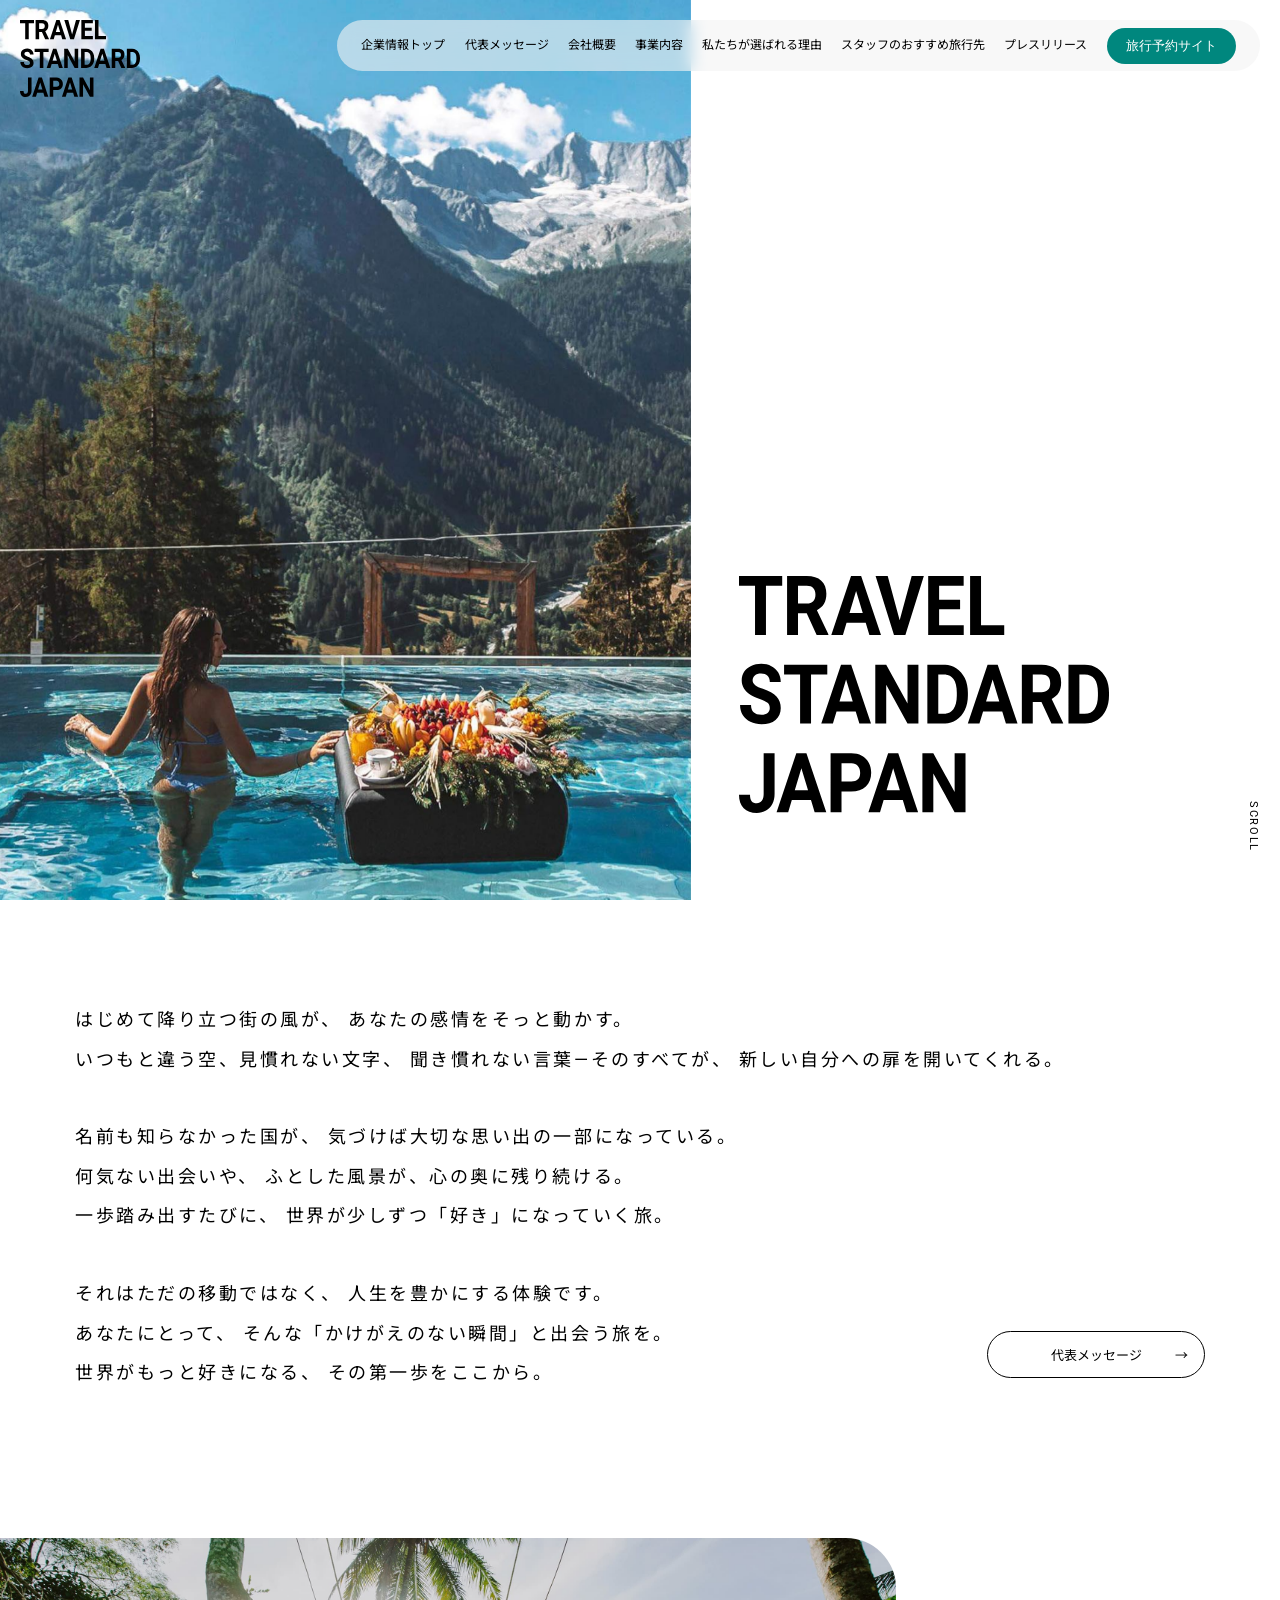
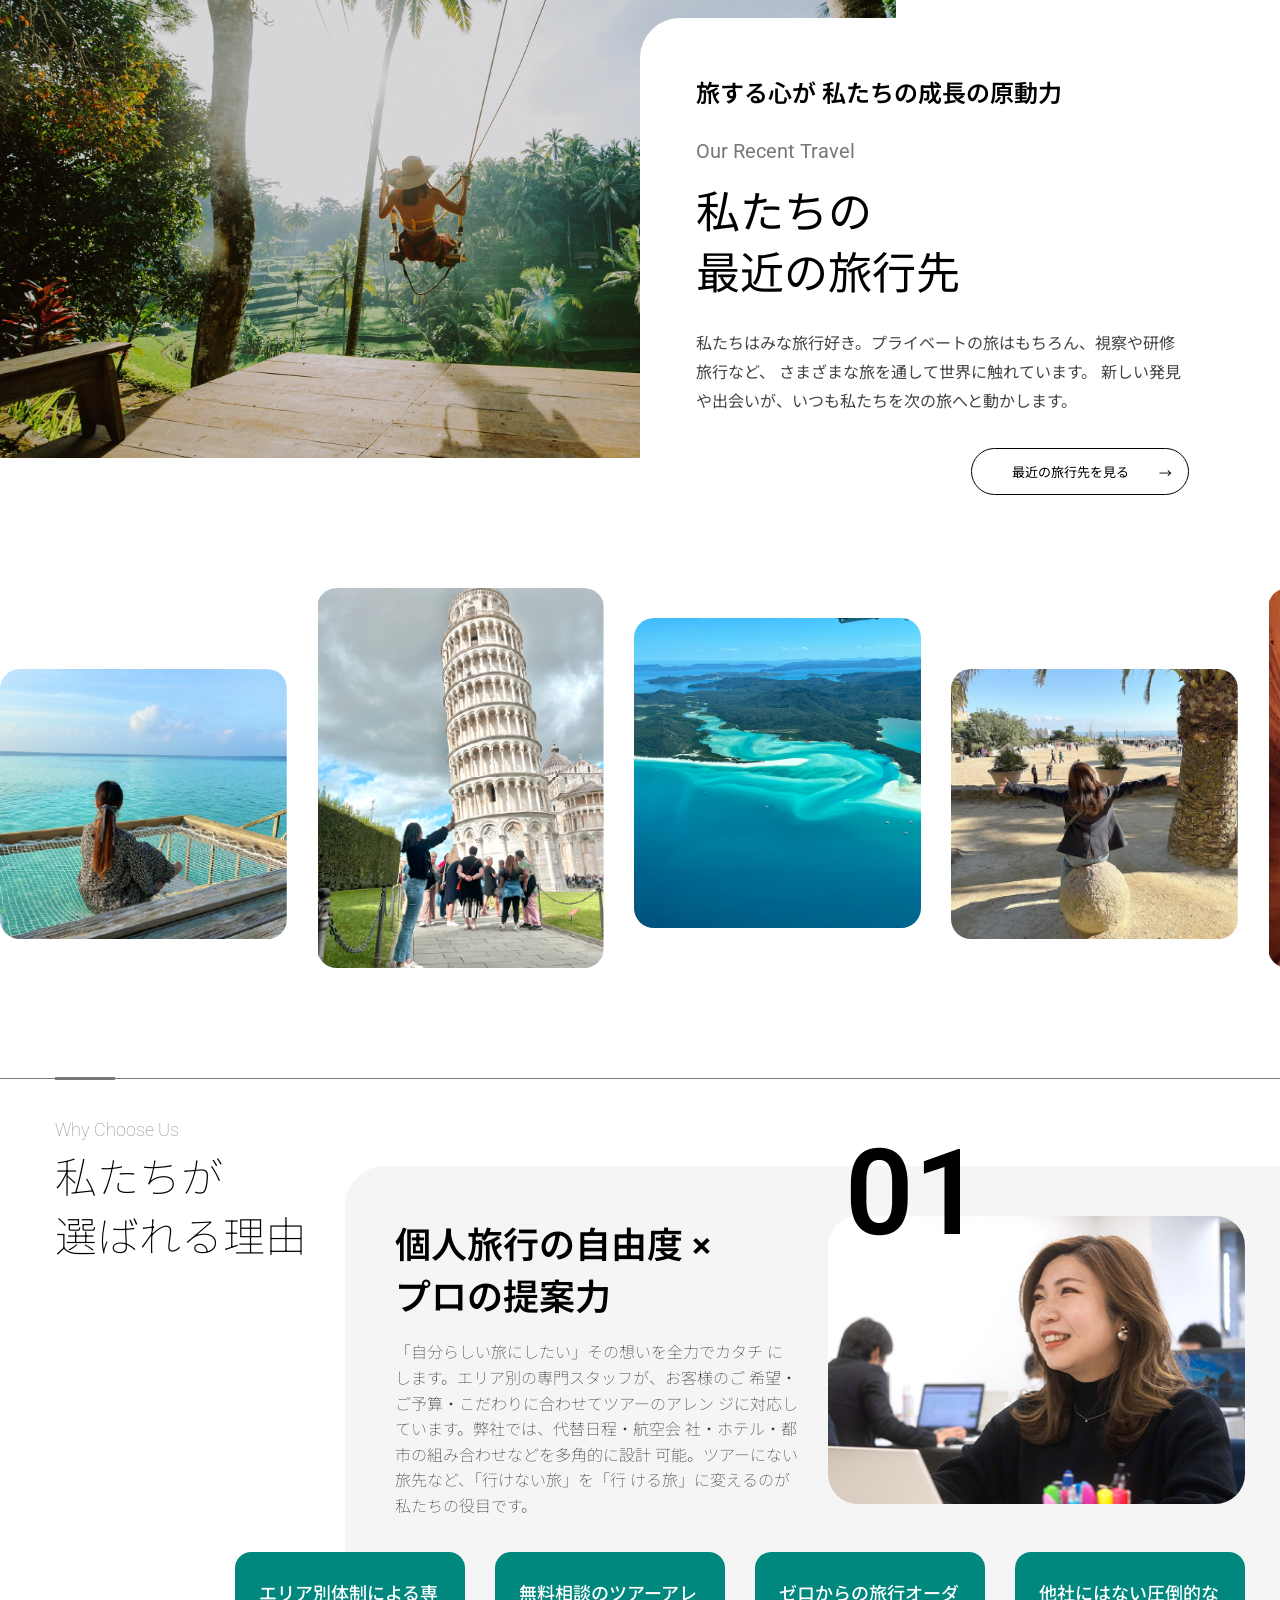
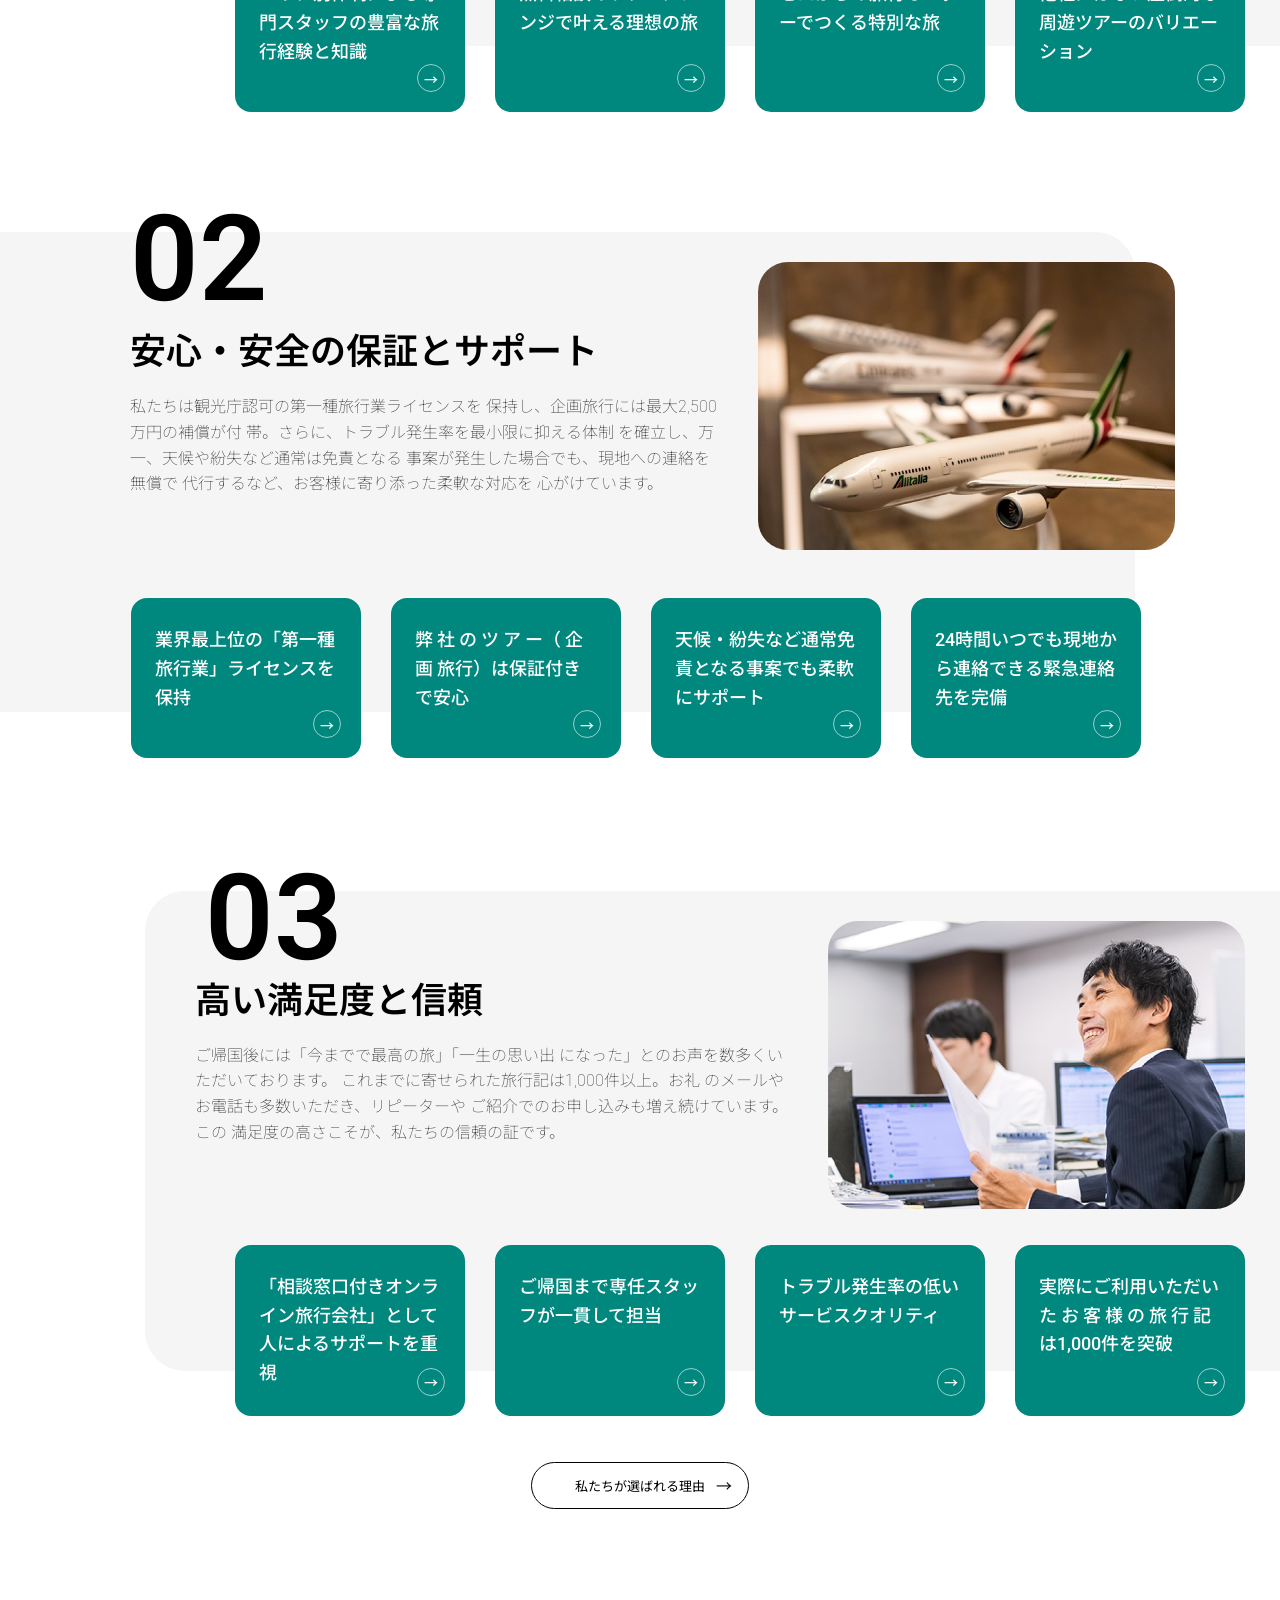
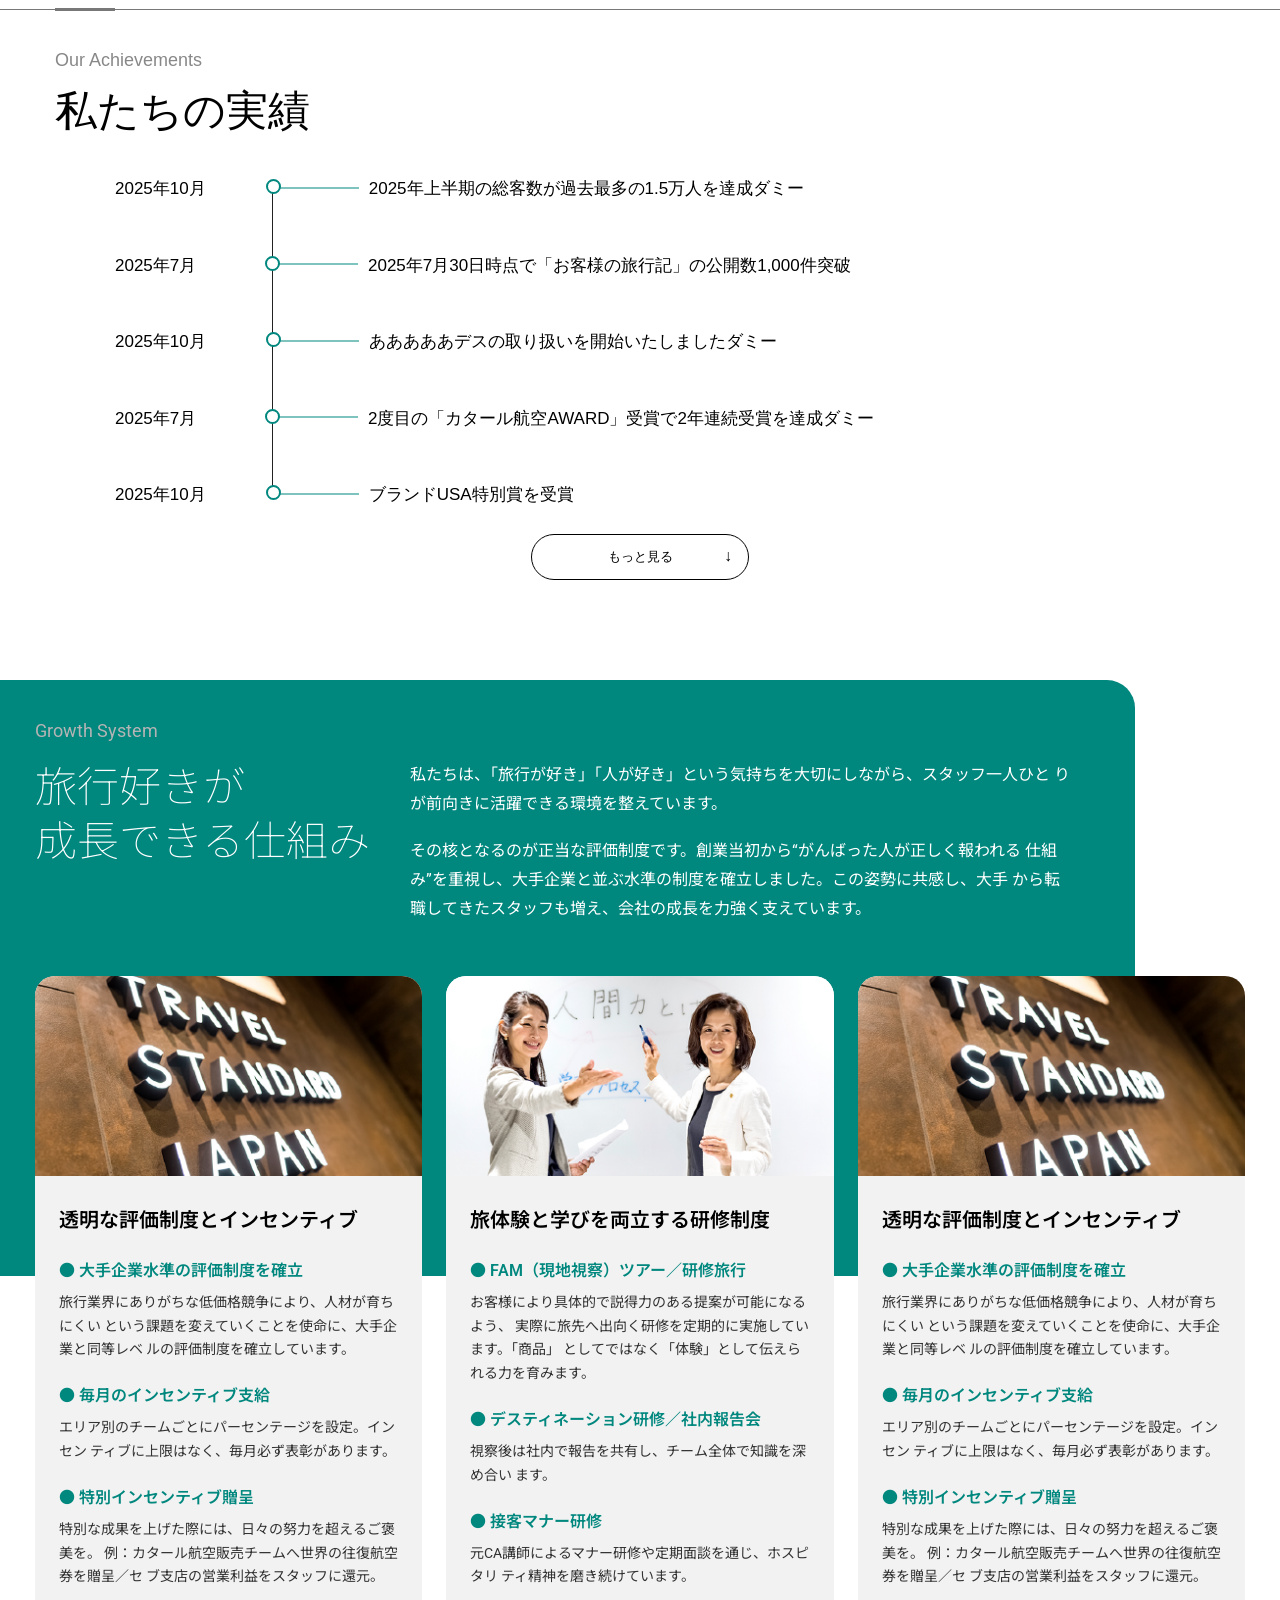
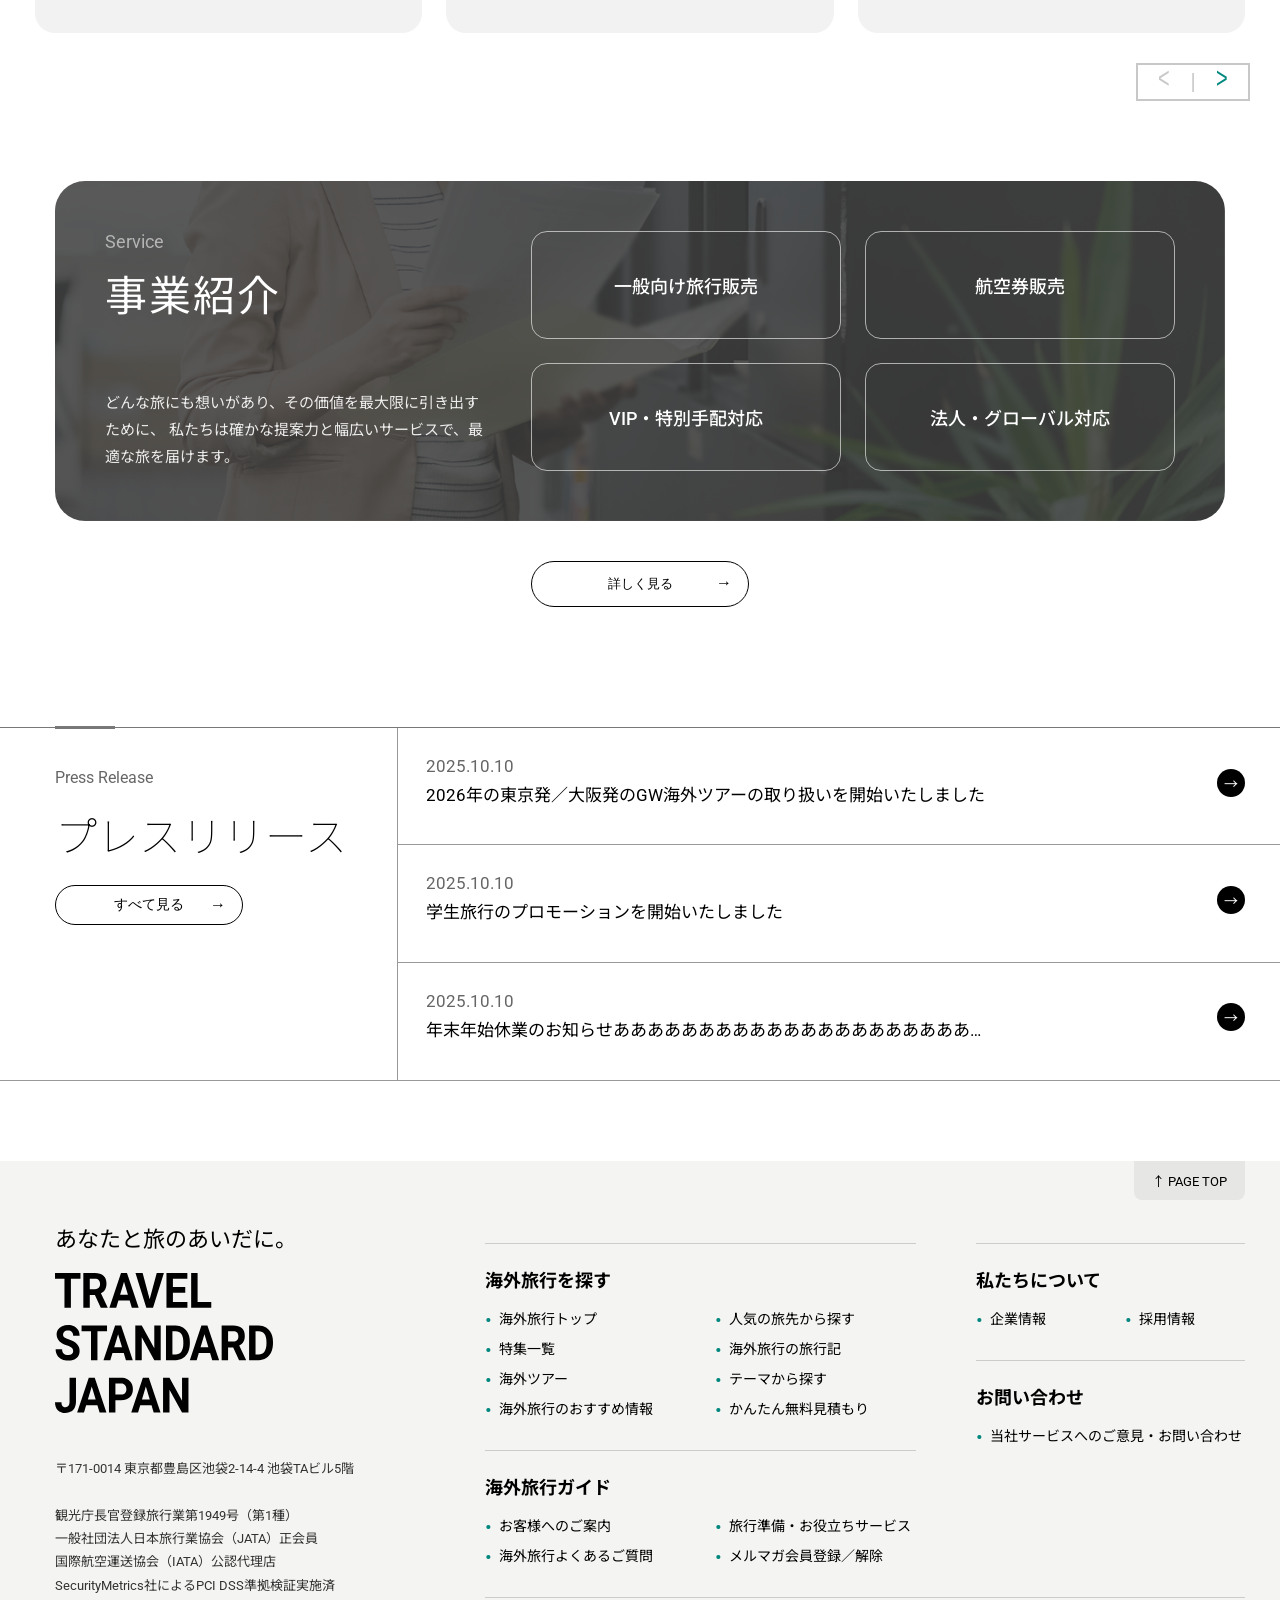
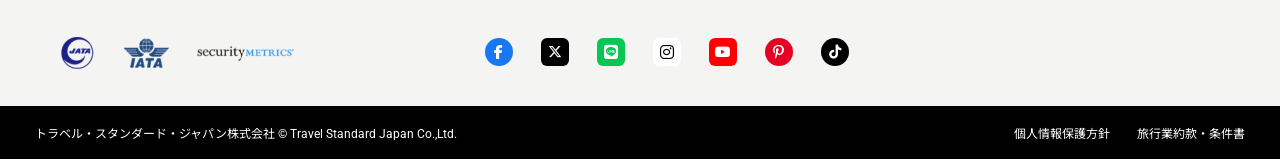
==== commit 2eaa5d74: "fix: update styles for improved layout and consistency; adjust font sizes, colors, and margins acros" ====
--- a/index.html
+++ b/index.html
@@ -34,7 +34,7 @@
   </div>
 
   <div class="hero-content">
-    <img src="images/logo.svg" alt="Logo" style="height: fit-content;" />
+    <img src="images/logo.svg" alt="Logo"  />
     <div class="scroll-vertical" onclick="scrollDown()">
      <span class="text">SCROLL</span> 
       <span class="scroll-line" ></span>
@@ -280,7 +280,7 @@
                 <span class="count">01</span>
 
                 <div class="content">
-                    <h3>個人旅行の自由度 ×<br />プロの提案力</h3>
+                    <h3 style="margin-top: 0px!important;">個人旅行の自由度 ×<br />プロの提案力</h3>
                     <p>
                     「自分らしい旅にしたい」その想いを全力でカタチ
                     にします。エリア別の専門スタッフが、お客様のご
@@ -418,7 +418,7 @@
 
           <!-- Bottom Cards -->
 
-          <div class="bottom-cards">
+          <div class="bottom-cards-third">
                 <div class="green-card">
                     <p>「相談窓口付きオンライン旅行会社」として人によるサポートを重視</p>
                     <div class="arrow">→</div>
@@ -586,7 +586,7 @@
 
                           <div class="card-content detailed">
 
-                              <h3>公平で透明な評価制度とインセンティブ</h3>
+                              <h3>透明な評価制度とインセンティブ</h3>
 
                               <div class="section">
                               <h4>● 大手企業水準の評価制度を確立</h4>
@@ -654,7 +654,7 @@
                           <img src="images/car1.png" />
                           <div class="card-content detailed">
 
-                              <h3>公平で透明な評価制度とインセンティブ</h3>
+                              <h3>透明な評価制度とインセンティブ</h3>
 
                               <div class="section">
                               <h4>● 大手企業水準の評価制度を確立</h4>
@@ -687,7 +687,7 @@
                           <img src="images/car2.png" />
                           <div class="card-content detailed">
 
-                              <h3>公平で透明な評価制度とインセンティブ</h3>
+                              <h3>透明な評価制度とインセンティブ</h3>
 
                               <div class="section">
                               <h4>● 大手企業水準の評価制度を確立</h4>
@@ -775,7 +775,7 @@
 
                           <div class="card-content detailed">
 
-                              <h3>公平で透明な評価制度とインセンティブ</h3>
+                              <h3>透明な評価制度とインセンティブ</h3>
 
                               <div class="section">
                               <h4>● 大手企業水準の評価制度を確立</h4>
@@ -843,7 +843,7 @@
                           <img src="images/car1.png" />
                           <div class="card-content detailed">
 
-                              <h3>公平で透明な評価制度とインセンティブ</h3>
+                              <h3>透明な評価制度とインセンティブ</h3>
 
                               <div class="section">
                               <h4>● 大手企業水準の評価制度を確立</h4>
@@ -876,7 +876,7 @@
                           <img src="images/car2.png" />
                           <div class="card-content detailed">
 
-                              <h3>公平で透明な評価制度とインセンティブ</h3>
+                              <h3>透明な評価制度とインセンティブ</h3>
 
                               <div class="section">
                               <h4>● 大手企業水準の評価制度を確立</h4>
@@ -936,9 +936,9 @@
               </div>
 
               <!-- NAVIGATION -->
-          <div style="display: flex; width: 100%; justify-content: flex-end; padding: 16px; ">
-
-            <div class="control-box md-hide scroll-controls" >
+          <div style="display: flex; width: 100%; justify-content: flex-end; padding: 16px; " class="md-hide">
+
+            <div class="control-box  scroll-controls" >
                 <div class="icon arrow-left scroll-btn left" id="prev">&lt;</div>
                 <div class="icon divider">|</div>
                 <div class="icon arrow-right scroll-btn right" id="next">&gt;</div>
--- a/index.css
+++ b/index.css
@@ -113,7 +113,7 @@
   pointer-events: none;
   will-change: transform, opacity;
 
-  font-size: clamp(18px, 3vw, 34px);
+  font-size: clamp(18px, 3vw, 28px);
   letter-spacing: 0.14em;
   font-weight: 500;
   line-height: 1.1;
@@ -177,8 +177,8 @@
   transition: opacity 2s cubic-bezier(0.25, 1, 0.5, 1);
 }
 .hero-content img {
-  height: clamp(200px, 37vh, 500px);
-  width: auto;
+  height: clamp(135px, 35vh, 500px);
+  width: fit-content;
   max-width: 75%;
 }
 
@@ -415,6 +415,7 @@
   .hero-content img {
     padding-top: 40px;
     width: 60% ;
+    height: fit-content;
   }
 
   .jp-text {
@@ -503,7 +504,7 @@
     padding: 100px 40px;
   z-index: 10;
   background: transparent;
-  margin: 40px auto 40px auto;
+  margin: 0px auto 40px auto;
 }
 
 .message-inner {
@@ -519,7 +520,7 @@
 
 /* TEXT */
 .message-text p {
-  font-size: 20px;
+  font-size: 18px;
   line-height: 2.2;
   margin-bottom: 38px;
   color: #000;
@@ -601,7 +602,7 @@
 
 .achievement-section {
   width: 100%;
-  padding: 0px 0 120px;
+  padding: 0px 0 40px;
   background: #fff;
   position: relative;
   font-family: "Hiragino Kaku Gothic ProN", "Yu Gothic", sans-serif;
@@ -673,9 +674,9 @@
    .growth-box {
   width: 1100px;
   height: 596px;
-  background: #008a7c;
+  background: #00877E;
   border-radius: 0px 28px 28px 0px;
-  padding: 60px 60px 60px 0px;
+  padding: 40px 60px 60px 0px;
   position: relative;
   overflow: visible; /* allow bleed */
   
@@ -687,7 +688,7 @@
   right: 100%;
   width: 100vw;
   height: 100%;
-  background: #008a7c;
+  background: #00877E;
   z-index: -1;
 }
 
@@ -707,9 +708,9 @@
 }
 
 .subtitle {
-  font-size: 18 px;
-  opacity: 0.8;
-  color: #fff
+  font-size: 18px;
+  /* opacity: 0.8; */
+  color: #b4b4b4;
 }
 
 .growth-left h2 {
@@ -818,13 +819,13 @@
 .swiper-button-next:after,
 .swiper-button-prev:after{
   font-size: 18px!important;
-  color: #008a7c;
+  color: #00877E;
 }
 
 
 .slider-nav .active {
-  color: #008a7c;
-  border-color: #008a7c;
+  color: #00877E;
+  border-color: #00877E;
 }
 .card-content.detailed {
   padding: 24px;
@@ -841,14 +842,14 @@
 }
 
 .card-content.detailed h4 {
-  font-size: 18px;
+  font-size: 16px;
   font-weight: 600;
-  color: #008a7c;
+  color: #00877E;
   margin-bottom: 10px;
 }
 
 .card-content.detailed p {
-  font-size: 15px;
+  font-size: 14px;
   line-height: 1.7;
   color: #333;
   margin-bottom: 6px;
@@ -1004,8 +1005,9 @@
 
     /* LEFT */
     .service-left span {
-      font-size: 14px;
-      opacity: 0.8;
+      font-size: 18px;
+      /* opacity: 0.8; */
+      color: #b4b4b4;
     }
     .service-left {
         height: 100%;
@@ -1057,7 +1059,7 @@
     /* BUTTON */
     .service-btn {
       width: 218px;
-      margin: 40px auto 80px;
+      margin: 40px auto 120px;
       display: flex;
       align-items: center;
       justify-content: center;
@@ -1565,7 +1567,7 @@
   content: "•";
   position: absolute;
   left: 0;
-  color: #2a8f7b;
+  color: #00877E;
  font-size: 20px;
   border-radius: 50%;
 }
@@ -1771,7 +1773,7 @@
   margin-top: 40px;
   left: calc(127px + 30px); /* center of timeline column */
   top: 0;
-  width: 2px;
+  width: 1px;
   height: 80%;
   background: #222;
 }
@@ -1786,7 +1788,7 @@
 
 /* Date */
 .timeline-date {
-  font-size: 14px;
+  font-size: 17px;
   color: #999;
   text-align: left;
   padding-right: 20px;
@@ -1798,7 +1800,7 @@
   width: 15px;
   height: 15px;
   background: #ffffff;
-  border: 2px solid #00a3a3;
+  border: 2px solid #00877E;
   border-radius: 50%;
   position: relative;
   margin-top: 5px;
@@ -1812,15 +1814,15 @@
   left: 100%;
   top: 60%;
   width: 80px;
-  height: 2px;
-  background: #00a3a3;
+  height: 1px;
+  background: #00877E;
   transform: translateY(-50%);
 }
 
 /* Content */
 .timeline-content {
   padding-left: 48px;
-  font-size: 18px;
+  font-size: 17px;
   line-height: 1.8;
   color: #000;
 }
@@ -1911,7 +1913,7 @@
     width: 12px;
     height: 12px;
     background: #fff;
-    border: 2px solid #00a3a3;
+    border: 2px solid #00877E;
     border-radius: 50%;
     z-index: 2;
   }
@@ -1924,7 +1926,7 @@
     left: 10px;
     width: 18px;
     height: 1px;
-    background: #00a3a3;
+    background: #00877E;
     transform: translateY(-50%);
   }
 
@@ -2193,10 +2195,10 @@
 /* Auto scroll animation */
 @keyframes scroll {
   from {
+    transform: translateX(0);
+  }
+  to {
     transform: translateX(-50%);
-  }
-  to {
-    transform: translateX(0);
   }
 }
 
@@ -2213,7 +2215,7 @@
   background: #ffffff;
  padding: 0px 0px 0px 60px;
 overflow-x: visible;
- margin-top:-120px;
+ margin-top:-74px;
 }
 .section-three{
   background: #ffffff;
@@ -2253,7 +2255,7 @@
   padding: 50px 0px 50px 50px;
   display: flex;
   width: 1100px;
-  height: 550px;
+  height: 480px;
   margin-left:auto;
   margin-top: 4%;
   gap: 30px;
@@ -2358,27 +2360,39 @@
   object-fit: cover;
   border-radius: 30px;
 }
+.image2 {
+  transform: translate(0px, -20px);
+}
 /* Bottom cards */
 .bottom-cards {
   display: flex;
   justify-content: flex-end;
   gap: 30px;
   position:relative;
-  top:-140px;
+  top:-94px;
+  /* left:10%; */
+}
+.bottom-cards-third {
+  display: flex;
+  justify-content: flex-end;
+  gap: 30px;
+  position:relative;
+  top:-126px;
   /* left:10%; */
 }
 .bottom-cards-left {
   display: flex;
   gap: 30px;
   position:relative;
-  top:-100px;
+  top:-114px;
+  padding-left: 36px;
   left:0%;
 }
 
 .green-card {
   position: relative;
   width:230px;
-  background: #007f73;
+  background: #00877E;
   color: #ffffff;
   border-radius: 16px;
   padding: 28px 24px;
@@ -2437,11 +2451,11 @@
 /* Hover effect (same premium feel) */
 .green-card:hover .arrow {
   background: #ffffff;
-  color: #007f73;
+  color: #00877E;
 }
 .btn-center-3 {
   text-align: center;
-  margin-top: -100px;
+  margin-top: -80px;
 }
 .scroll-controls {
   display: none;
@@ -2528,6 +2542,9 @@
     object-fit: cover;
     border-radius: 20px;
   }
+  .image2 {
+  transform: translate(0px, 0px);
+}
   .outline-btn {
     margin-top: 20px;
   }
@@ -2561,7 +2578,8 @@
 
   /* GREEN CARD SCROLL */
   .bottom-cards,
-  .bottom-cards-left {
+  .bottom-cards-left,
+  .bottom-cards-third {
     position: relative;
     display: flex;
     justify-content: flex-start;
@@ -2576,6 +2594,7 @@
 
   .bottom-cards::-webkit-scrollbar,
   .bottom-cards-left::-webkit-scrollbar,
+  .bottom-cards-third::-webkit-scrollbar,
   .card-wrapper::-webkit-scrollbar 
    {
     display: none;
@@ -2604,6 +2623,7 @@
 
   /* REMOVE DESKTOP OFFSETS */
   .bottom-cards,
+  .bottom-cards-third,
   .bottom-cards-left {
     top: 0;
     left: 0;
@@ -2662,9 +2682,9 @@
   }
 
   .scroll-btn:hover {
-    background: #007f73;
+    background: #00877E;
     color: #fff;
-    border-color: #007f73;
+    border-color: #00877E;
   } */
 }
 @media (max-width: 768px) {
@@ -2919,19 +2939,21 @@
 .timeline {
   max-width: 900px;
   margin-left: 60px;
+  margin-top:12px
 }
 
 .timeline-item {
   display: flex;
   align-items: flex-start;
   gap: 40px;
-  padding: 28px 0;
+  padding: 23px 0;
 }
 @media (max-width: 768px) {
 
   .timeline {
     margin-left: 0;
     padding-left: 72px;
+    margin: top 0;
     
   }
 
@@ -2950,8 +2972,8 @@
 .timeline-date {
   position: relative;
   bottom: -3px;
-  font-size: 14px;
-  font-weight: 100;
+  font-size: 17px;
+  
   color: #000000;
   min-width: 110px;
   flex-shrink: 0;
@@ -3485,8 +3507,8 @@
  .edge-line {
   position: relative;
   width: 100vw;
-  height: 2px;
-  background: #d9d9d9;
+  height: 1px;
+  background: #787878;
   margin: 40px 0;
 
   left: 50%;
@@ -3502,7 +3524,7 @@
   top: -1px;
   width: 60px;
   height: 3px;
-  background: #666;
+  background: #787878;
 }
 
 @media (max-width: 768px) {
@@ -3547,7 +3569,7 @@
             position: relative;
             margin-left: 91%;
             margin-top: 30px;
-            margin-bottom: 80px;
+            margin-bottom: 60px;
         }
 
         /* Arrows and Pipe styling */
--- a/css/width.css
+++ b/css/width.css
@@ -67,8 +67,8 @@
 .edge-line {
   position: relative;
   width: 100vw;
-  height: 2px;
-  background: #d9d9d9;
+  height: 1px;
+  background: #787878;
   /* margin: 40px 0; */
 
   left: 50%;
@@ -84,7 +84,7 @@
   top: -1px;
   width: 60px;
   height: 3px;
-  background: #666;
+  background: #787878;
 }
 
 /* FULL WIDTH DARK GREEN OVERLAY */
@@ -113,7 +113,7 @@
   right: 0px;
   background: #e6e6e4;
   padding: 10px 18px;
-  border-radius: 8px;
+  border-radius: 0px 0px 8px 8px;
   font-size: 13px;
   display: flex;
   align-items: center;
--- a/css/nav.css
+++ b/css/nav.css
@@ -38,15 +38,15 @@
  list-style: none;
 
  /* text scales properly */
- font-size: clamp(12px, 1vw, 18px);
- font-weight: 500;
+ font-size: clamp(12px, 1vw, 12px);
+ font-weight: 400;
  line-height: 1.2;
  white-space: nowrap;
 }
 
 /* BUTTON */
 .hero-nav button {
- background: #0b8f7a;
+ background: #00877E;
  color: #fff;
  border: none;
 
@@ -97,7 +97,7 @@
 }
 
 .brand img {
- width: 50%;
+ width: 40%;
  height: auto;
 }
 @media (min-width: 2000px) {
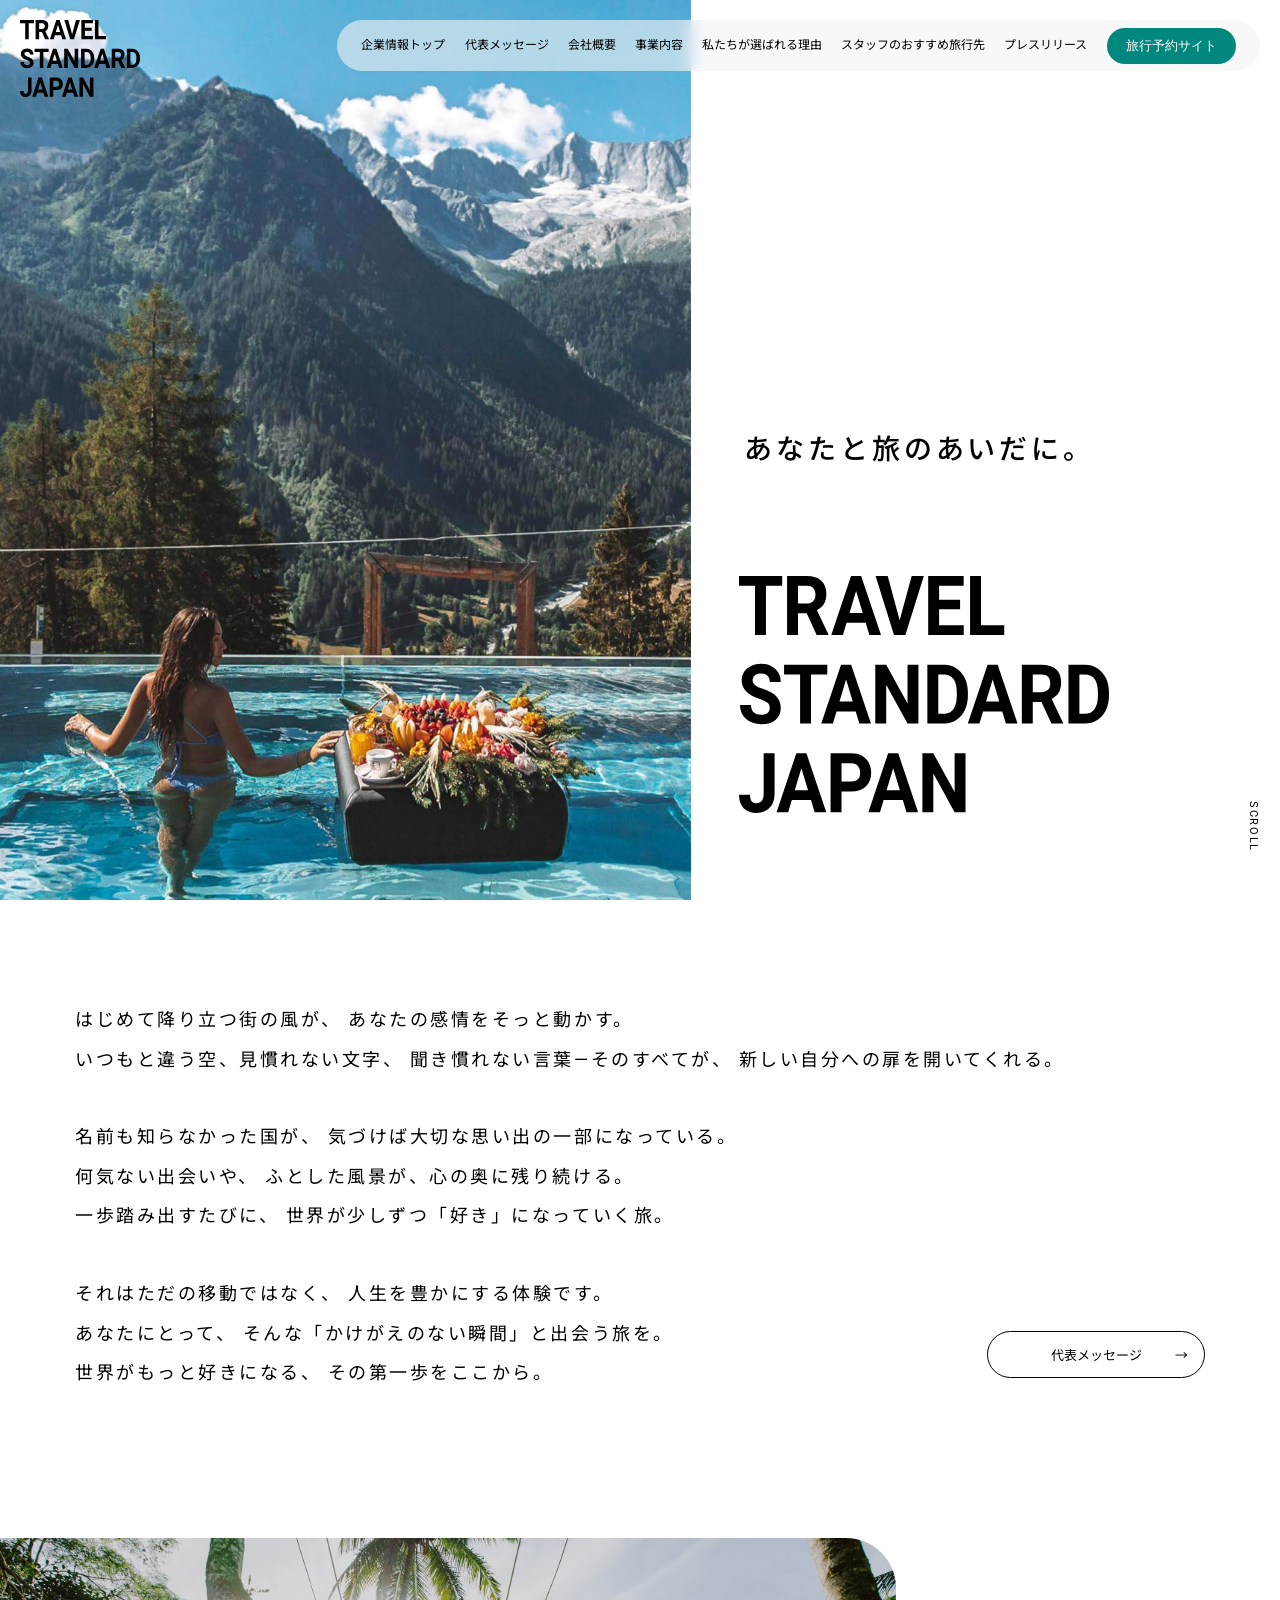
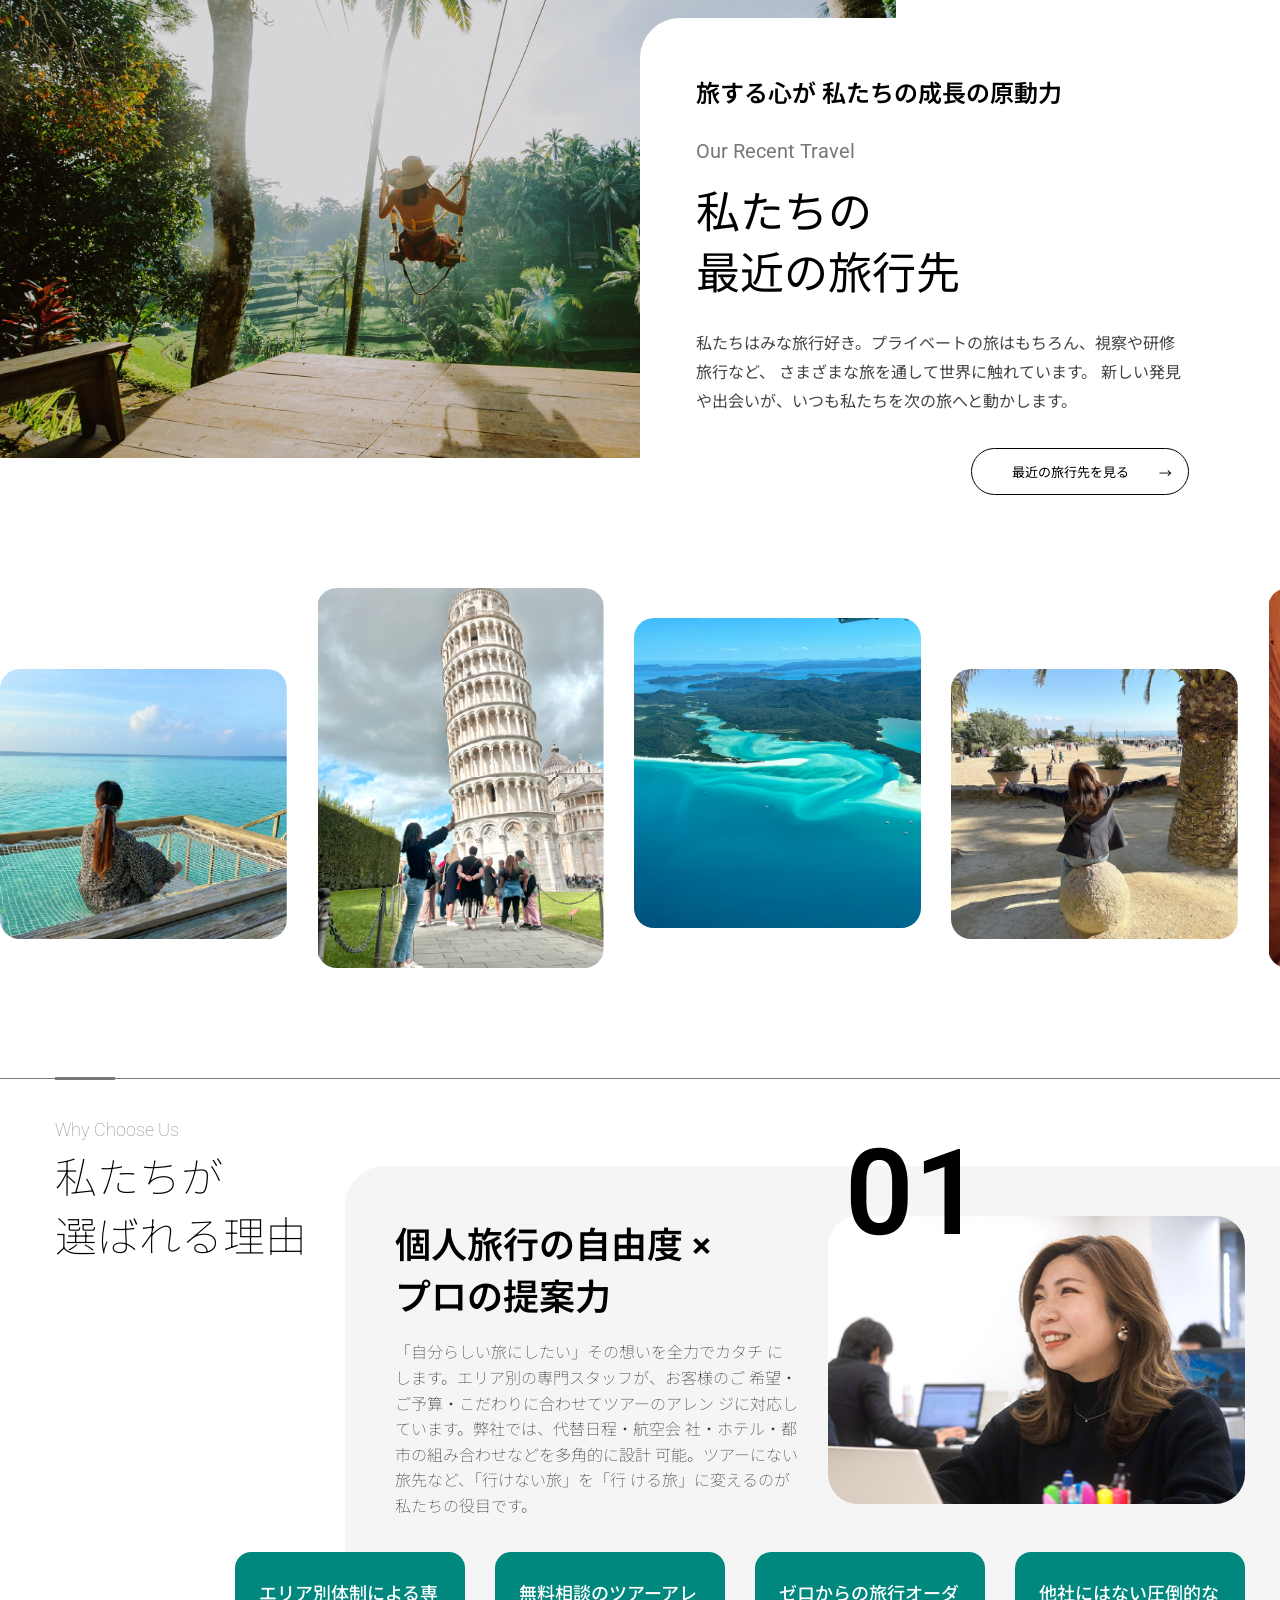
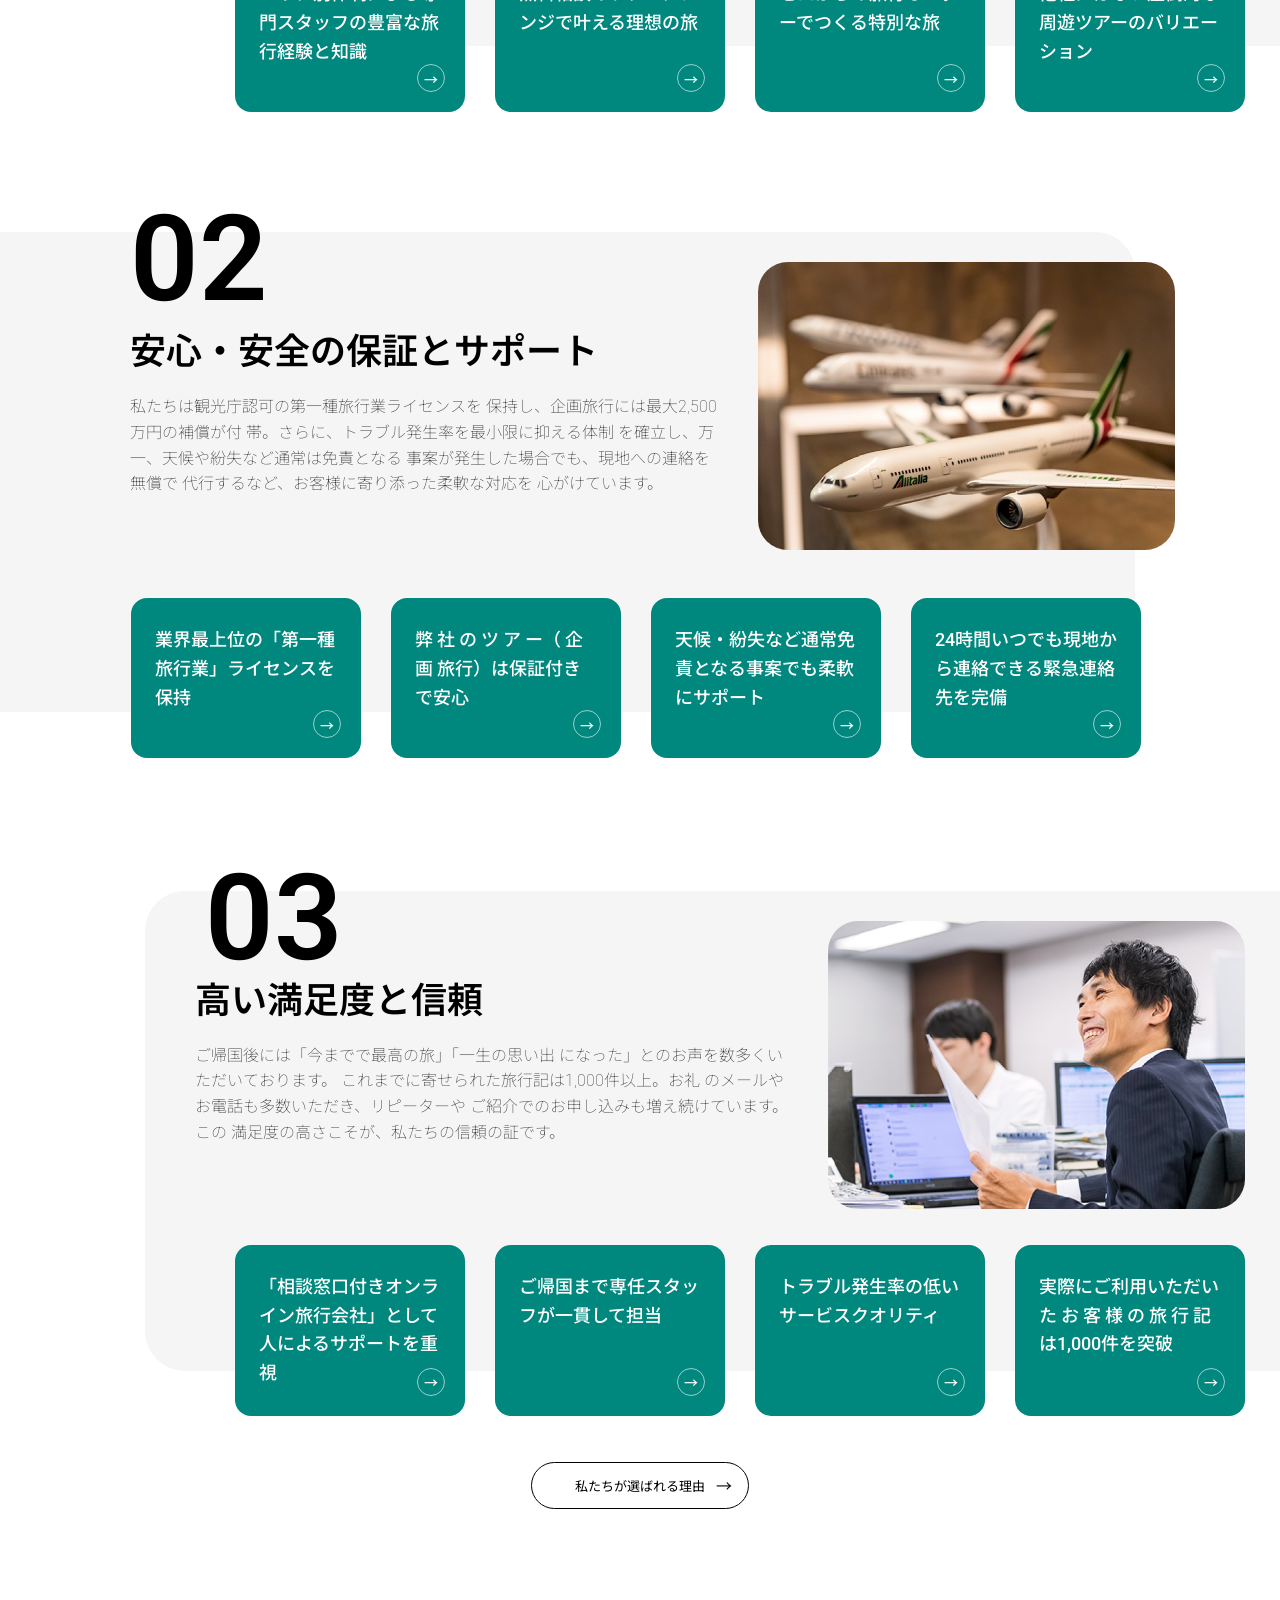
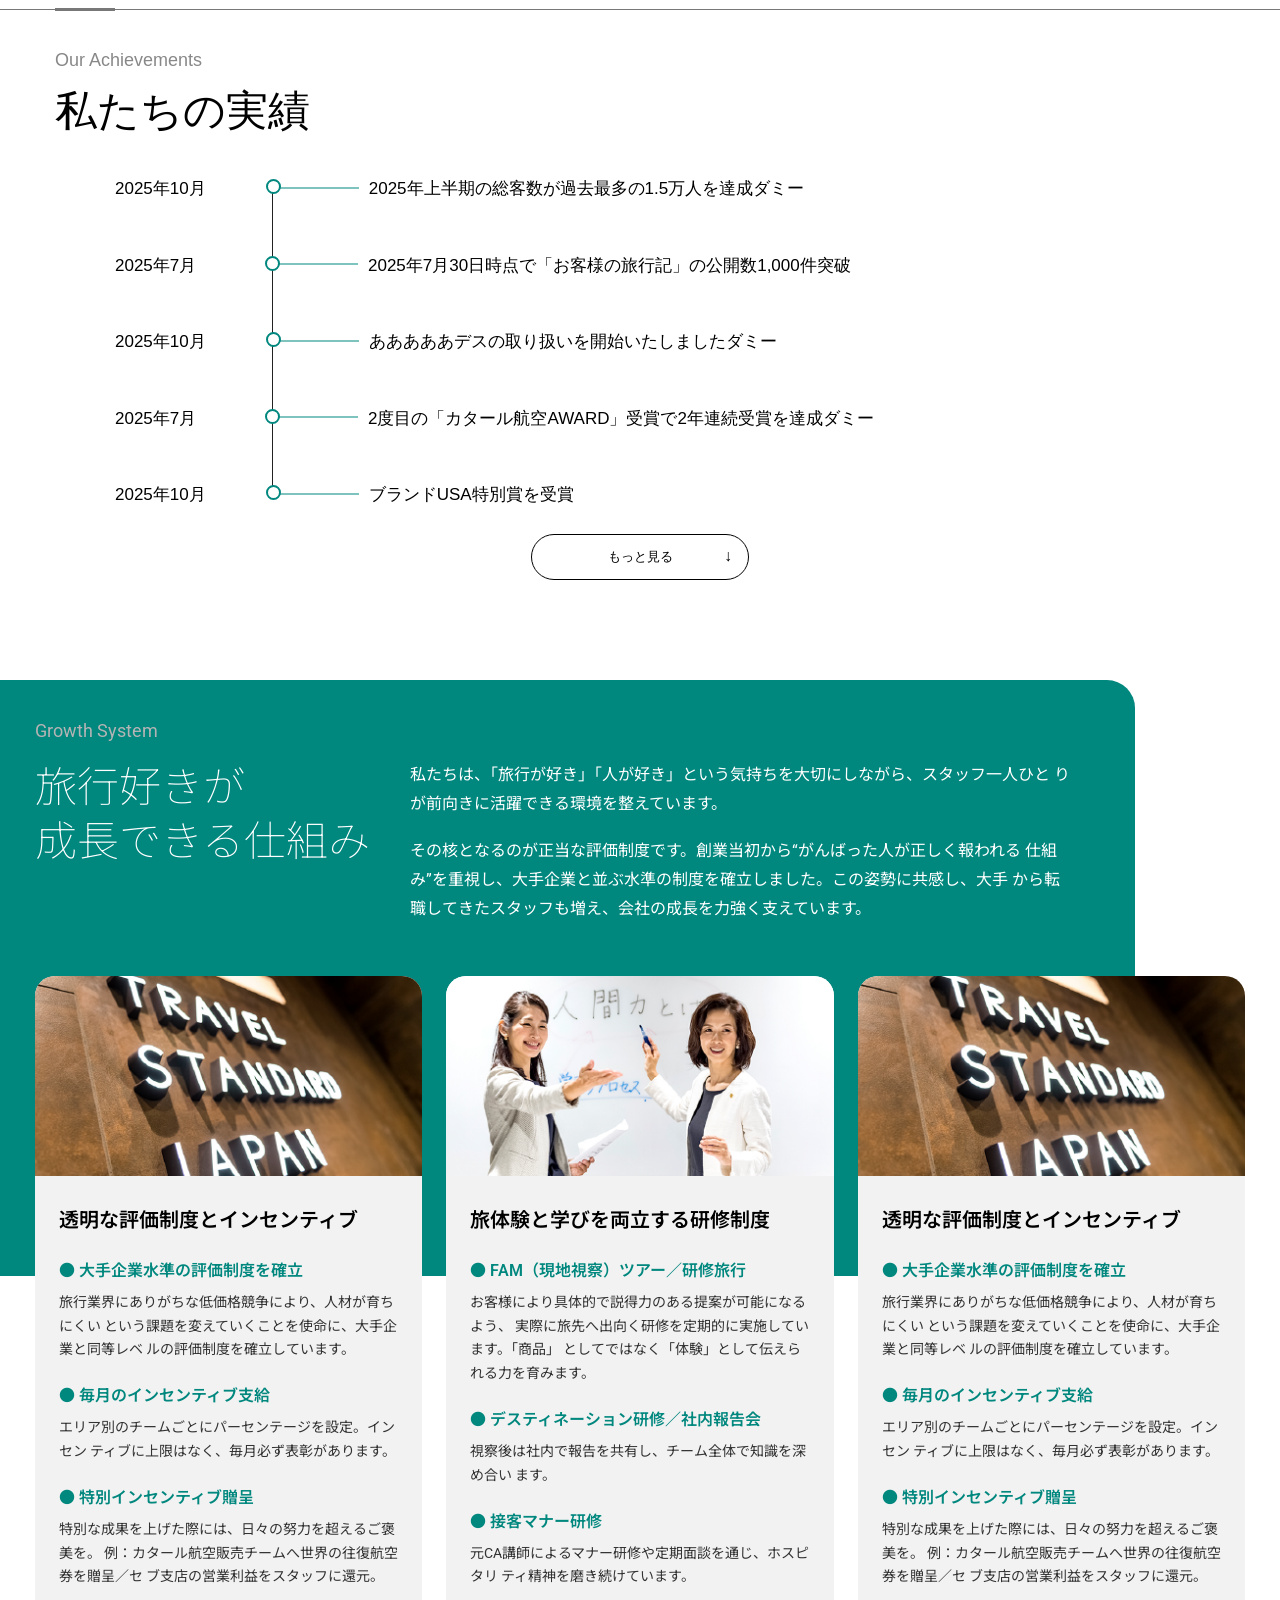
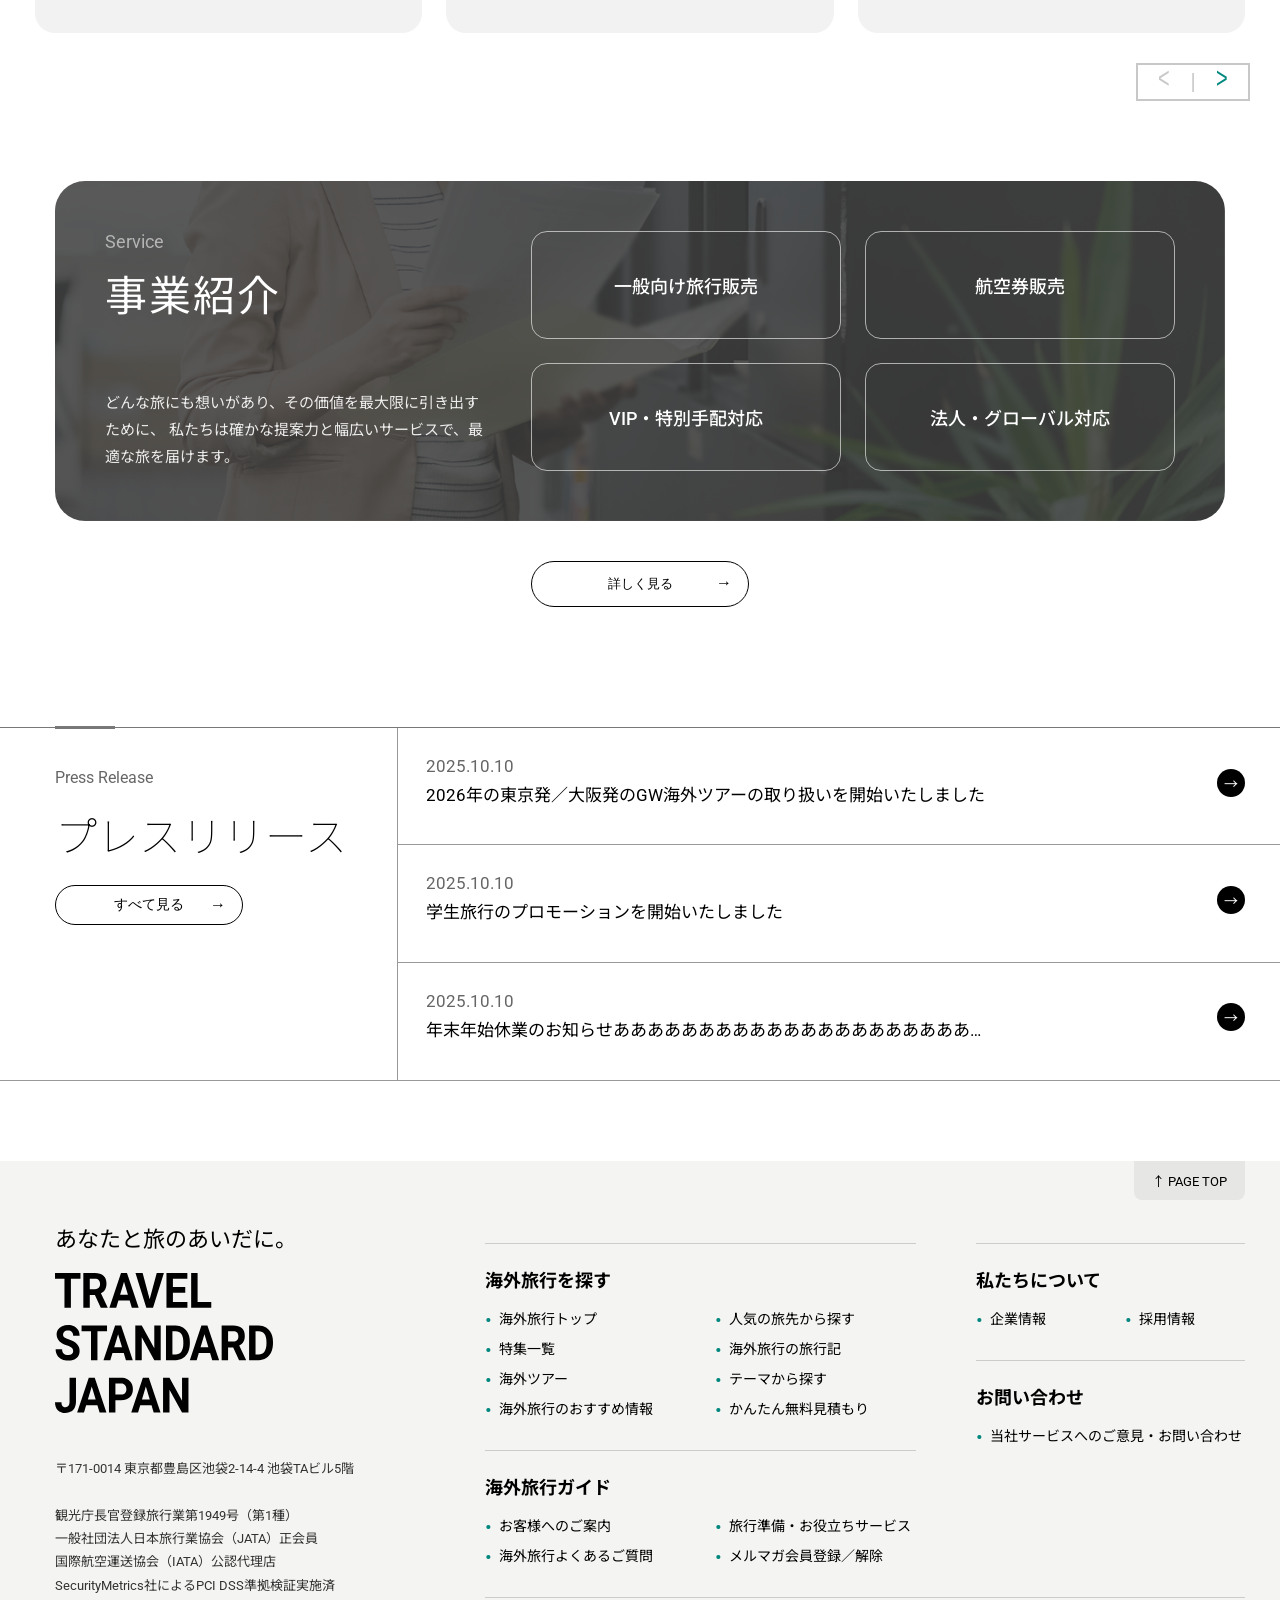
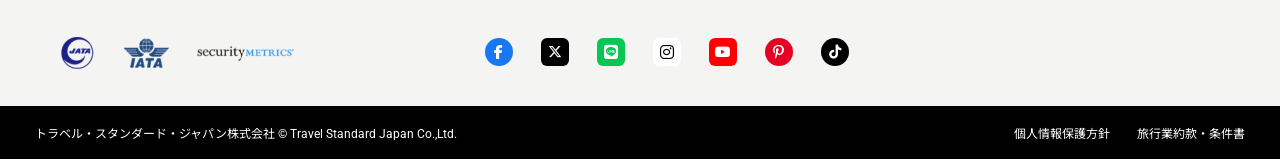
==== commit a7801b67: "fix: add left padding to why-container sections for improved layout consistency" ====
--- a/index.html
+++ b/index.html
@@ -268,12 +268,13 @@
     <span class="edge-dash"></span>
     </div>
       <section class="section-one">
-            <div class="why-container">
+            <div class="why-container sm-pl-4">
                 <!-- Left Title -->
                 <div class="left-title">
                 <p class="small">Why Choose Us</p>
                 <h2>私たちが<br />選ばれる理由</h2>
                 </div>
+                 <!-- <div class="sm-pl-4"> -->
 
                 <!-- Main Card -->
                 <div class="main-card">
@@ -296,6 +297,8 @@
                     <img src="images/standerd.png" alt="team" />
                 </div>
                 </div>
+                  <!-- </div> -->
+
             </div>
 
             <!-- Bottom Cards -->
@@ -334,8 +337,10 @@
 
       </section>
       <section class="section-two">
-          <div class="why-container">
+          <div class="why-container sm-pr-4">
                 <!-- Main Card -->
+                 <!-- <div class="sm-pr-4"> -->
+
                 <div class="main-card-left">
                 <span class="count-left">02</span>
 
@@ -356,6 +361,8 @@
                         <img src="images/w2.jpeg" alt="team" />
                 </div>
                 </div>
+                 <!-- </div> -->
+
           </div>
 
           <!-- Bottom Cards -->
@@ -381,7 +388,7 @@
                     <div class="arrow">→</div>
                 </div>
           </div>
-          <div style="display: flex; width: 100%; justify-content: flex-end; ">
+          <div style="display: flex; width: 100%; justify-content: flex-end; " class="sm-pr-4">
 
                 <div class="control-box md-hide scroll-controls">
                 <div class="icon arrow-left scroll-btn left" id="prev">&lt;</div>
@@ -392,9 +399,11 @@
 
       </section>
       <section class="section-three">
-          <div class="why-container">
+          <div class="why-container sm-pl-4">
                 <!-- Left Title -->
                 <!-- Main Card -->
+                 <!-- <div class="sm-pl-4"> -->
+
                 <div class="main-card">
                     <span class="count-3">03</span>
 
@@ -414,6 +423,8 @@
                         <img src="images/w1.jpeg" alt="team" />
                     </div>
                 </div>
+                 <!-- </div> -->
+
           </div>
 
           <!-- Bottom Cards -->
@@ -1542,7 +1553,6 @@
     const gap = 12;
     const targetTop = imgRect.top - jpRect.height - gap;
     const moveY = targetTop - jpRect.top;
-
     // ✅ use CSS variable instead of overwriting transform
     jp.style.setProperty("--jp-dy", `${moveY}px`);
     jp.classList.add("move-vertical");
--- a/index.css
+++ b/index.css
@@ -55,6 +55,9 @@
   .site-wrapper {
     width: 100%;       /* responsive on mobile */
     padding: 0 0px;
+  }
+   .service-section {
+    padding-top: 40px;
   }
 }
 
@@ -371,6 +374,7 @@
   top:100%;
   bottom: 0px;
   }
+ 
 }
 
 /* NAVBAR */
@@ -403,6 +407,10 @@
     width: 100%;
 
   }
+
+  .hero-image {
+    height: 74vh;
+  }
  
   .hero-image img {
     width: 100%;
@@ -414,7 +422,7 @@
   }
   .hero-content img {
     padding-top: 40px;
-    width: 60% ;
+    width: 65% ;
     height: fit-content;
   }
 
@@ -580,7 +588,7 @@
 
   .message-text p {
     font-size: 14px; /* smaller font for mobile */
-    line-height: 1.8;
+    line-height: 2.2;
     margin-bottom: 20px;
   }
 
@@ -947,7 +955,7 @@
   }
 
   .card-content.detailed h3 {
-    font-size: 16px;
+    font-size: 20px;
     margin-bottom: 16px;
   }
 
@@ -1096,7 +1104,7 @@
 
   /* CARD */
   .service-card {
-    padding: 24px 20px;
+   padding: 24px 20px 32px;
     border-radius: 22px;
   }
 
@@ -1108,12 +1116,12 @@
 
   /* LEFT TEXT */
   .service-left span {
-    font-size: 13px;
+    font-size: 14px;
   }
 
   .service-left h2 {
-    font-size: 26px;
-    margin: 8px 0 14px;
+    font-size: 32px;
+    margin: 8px 0 20px;
     letter-spacing: 1px;
   }
 
@@ -1145,7 +1153,7 @@
   .service-btn {
     width: 218px;
     height: 48px;
-    margin: 32px auto 60px;
+    margin: 32px auto 84px;
     font-size: 14px;
     justify-content: center;
   }
@@ -1349,16 +1357,16 @@
 
       .pr-sidebar {
         border-right: none;
-        border-bottom: 1px solid #999;
+        border-bottom: none;
       }
     }
     @media (max-width: 768px) {
 
   /* SECTION */
-  .pr-section {
+  /* .pr-section {
     border-top: 1px solid #ddd;
     border-bottom: 1px solid #ddd;
-  }
+  } */
   .pr-section .inner {
     width: 100%;
     max-width: 100%;
@@ -1374,7 +1382,7 @@
   .pr-sidebar {
     padding: 24px 16px 20px;
     border-right: none;
-    border-bottom: 1px solid #ddd;
+    border-bottom: none;
   }
 
   .pr-label {
@@ -1416,7 +1424,7 @@
     transform: translateX(-50%);
     width: 100vw;
     height: 1px;
-    background: #ddd;
+    background: #999;
     pointer-events: none;
   }
 
@@ -1898,7 +1906,7 @@
     left: -72px;
     /* top: 6px;               align with dot */
     width: 64px;
-    font-size: 14px;
+    font-size: 14px !important;
     font-weight: 500;
     color: #9a9a9a;
     text-align: left;
@@ -2051,6 +2059,7 @@
     width: 100%;
     border-radius: 0; /* remove rounded corners for simplicity */
     position: relative;
+    height: 500px;
   }
 
   .travel-image img {
@@ -2070,6 +2079,7 @@
     /* padding: 5px 10px; */
     border-radius: 8px;
     z-index: 2;
+    font-weight: 600;
     display: block;
   }
 
@@ -2088,9 +2098,9 @@
 
   .en-small {
     position: relative;
-    top: -40px;
+    top: -56px;
     font-size: 16px;
-    margin-bottom: 15px;
+    margin-bottom:0px;
   }
 
   .travel-content h2 {
@@ -2098,7 +2108,7 @@
     top: -40px;
     font-weight: 100;
     font-size: 28px;
-    margin-bottom: 16px;
+    margin-bottom: 0px;
   }
 
   .travel-content p {
@@ -2106,11 +2116,11 @@
     top: -20px;
     font-size: 14px;
     line-height: 2;
-    margin-bottom: 20px;
+    margin-bottom: 0px;
   }
 
   .travel-btn {
-    padding: 10px 44px;
+    padding: 13px 44px;
     font-size: 13px;
   }
 
@@ -2119,29 +2129,43 @@
   }
   .carsoule-portion{
     padding-top: 40px;
-    padding-bottom: 40px;
+    padding-bottom: 40px !important;
     margin-top: 0px!important;
 }
 
 .card {
-  min-width: 220px !important;
+  min-width: 175px !important;
   border-radius: 20px;
   overflow: hidden;
   transition: transform 0.3s ease;
 }
 .card:nth-child(3n + 1) {
+  height: 175px!important;
+  transform: translateY(30%);
+}
+
+.card:nth-child(3n + 2) {
+  height: 265px !important;
+  transform: translateY(0);
+}
+
+.card:nth-child(3n + 3) {
   height: 220px !important;
-  transform: translateY(30%);
-}
-
-.card:nth-child(3n + 2) {
-  height: 300px !important;
-  transform: translateY(0);
-}
-
-.card:nth-child(3n + 3) {
-  height: 260px !important;
   transform: translateY(30px);
+}
+.slider {
+  display: flex;
+  gap: 10px !important;
+  animation: scroll 10s linear infinite !important;
+}
+/* Auto scroll animation */
+@keyframes scroll {
+  from {
+    transform: translateX(0);
+  }
+  to {
+    transform: translateX(-100%);
+  }
 }
 }
 
@@ -2192,7 +2216,8 @@
   transform: translateY(30px);
 }
 
-/* Auto scroll animation */
+
+
 @keyframes scroll {
   from {
     transform: translateX(0);
@@ -2201,9 +2226,6 @@
     transform: translateX(-50%);
   }
 }
-
-
-
 
 .section-one{
   background: #ffffff;
@@ -2466,10 +2488,10 @@
   .section-one,
   
   .section-three {
-    padding: 40px 0px 0px 16px;
+    padding: 40px 0px 0px 0px;
   }
   .section-two{
-    padding: 40px 16px 16px 0px;
+    padding: 40px 0px 16px 0px;
   }
   .section-two,.section-three {
     margin-top: 0px;
@@ -2565,7 +2587,7 @@
   /* CONTENT */
   .content h3 {
   margin-top: 0px;
-    font-size: 22px;
+    font-size: 20px;
     margin-bottom: 12px;
   }
 
@@ -2585,7 +2607,7 @@
     justify-content: flex-start;
     gap: 14px;
     overflow-x: auto;
-    padding: 10px 4px 20px;
+    padding: 10px 8px 20px;
     margin-top: -30px;
 
     scroll-snap-type: x mandatory;
@@ -2610,6 +2632,7 @@
     }
   .green-card p {
     line-height: 1.5;
+    font-size: 15px;
   }
 
   .green-card .arrow {
@@ -2693,13 +2716,20 @@
   .why-container {
     flex-direction: column;
     gap: 24px;
-  }
-
+    /* padding-left: 16px; */
+  }
+  .sm-pl-4{
+    padding-left: 16px;
+  }
+   .sm-pr-4{
+    padding-right: 16px;
+  }
   /* MOVE TITLE TO TOP */
   .left-title {
     position: relative;
     top: -40px;
     order: -1;   /* 👈 forces it to top */
+    padding-left:16px;
   }
 
   /* MAIN CARD BELOW TITLE */
@@ -3532,11 +3562,15 @@
     left: 20px !important;
     width: 40px !important;
     height: 2px !important;
+        top: 1px !important;
   }
   .edge-line{
     height: 1px !important;
   }
 
+  .left-title .small {
+    font-size: 14px !important;
+  }
   .control-box {
             display: inline-flex;
             align-items: center;
--- a/css/nav.css
+++ b/css/nav.css
@@ -114,7 +114,7 @@
    left: 20px;      
    width: 50%;    /* reset */
    transform: none;    /* 🔥 REQUIRED */
-   top: 20px;
+   top: 12px;
 
    z-index: 9999;
  }
@@ -138,7 +138,7 @@
    position: fixed;
    width: 44px;
    height: 44px;
-   top: 20px;
+   top: 12px;
    
    background: #000;
    border-radius: 50%;
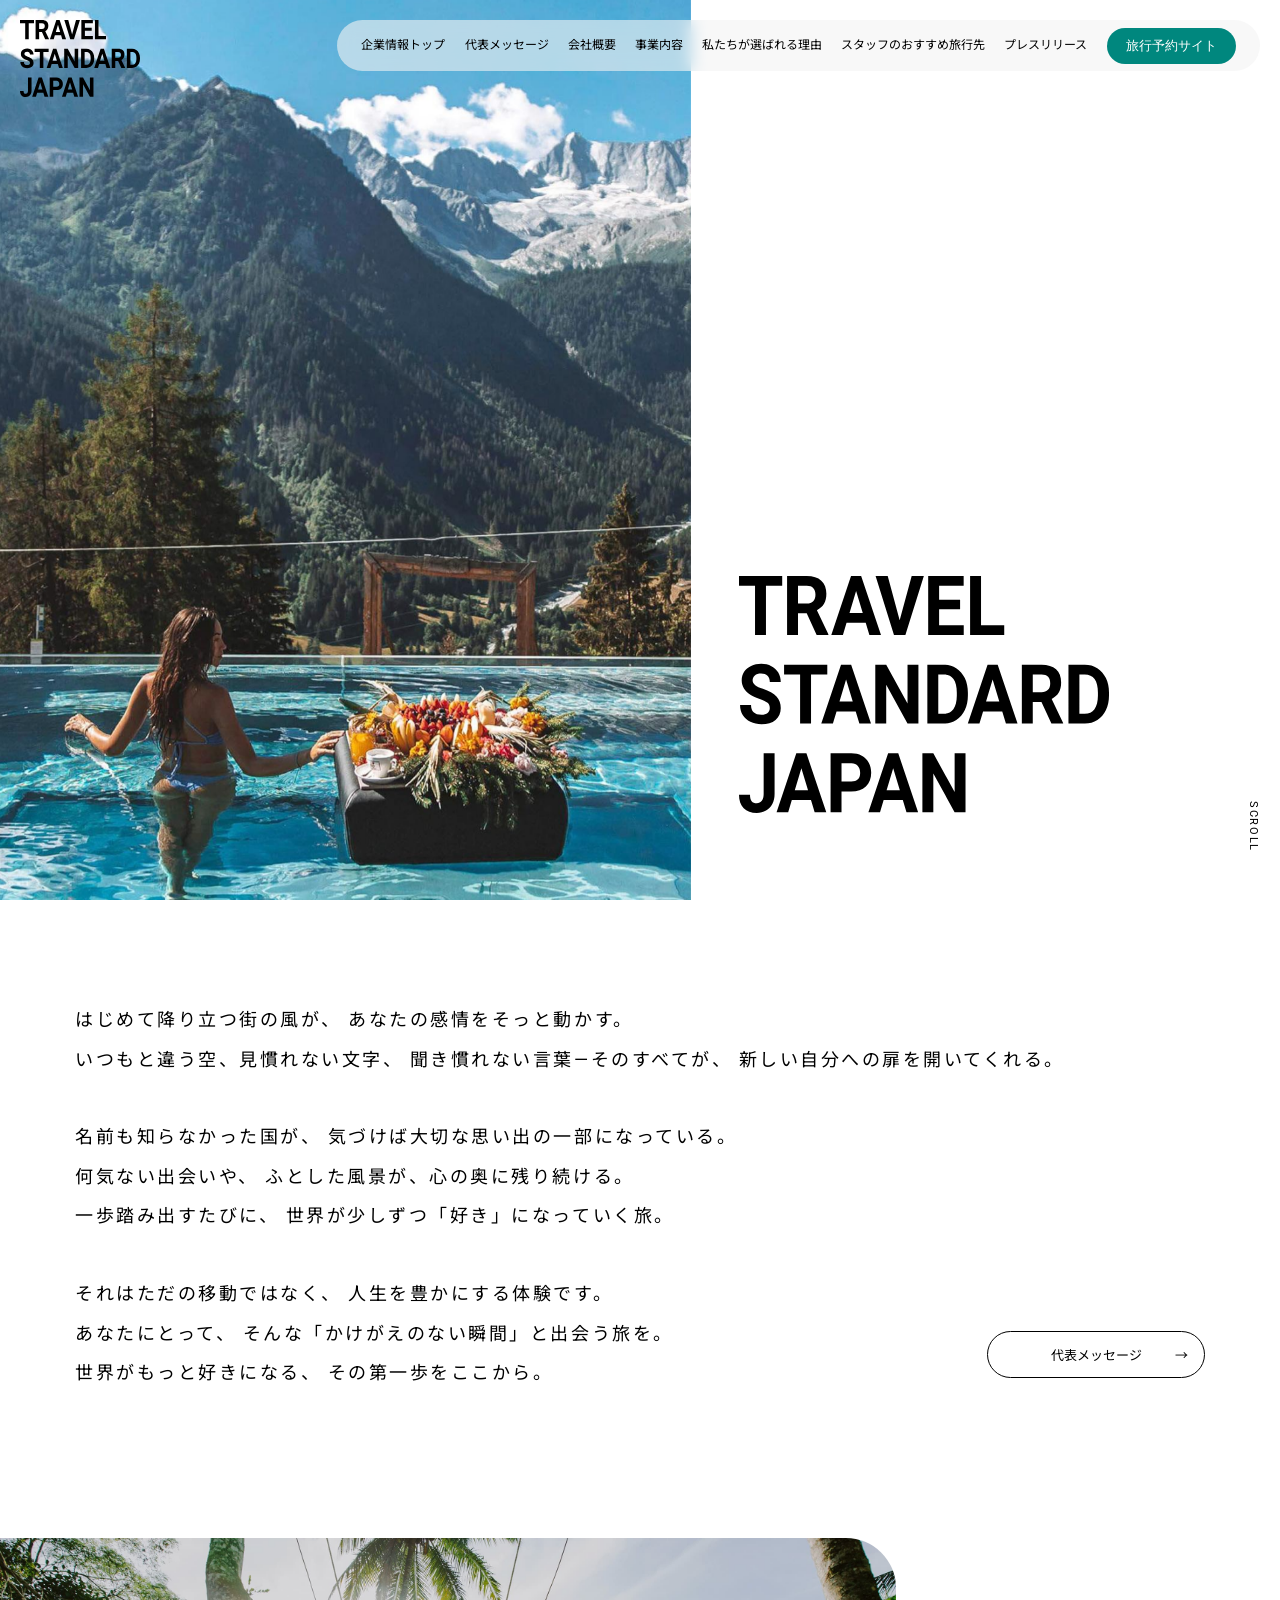
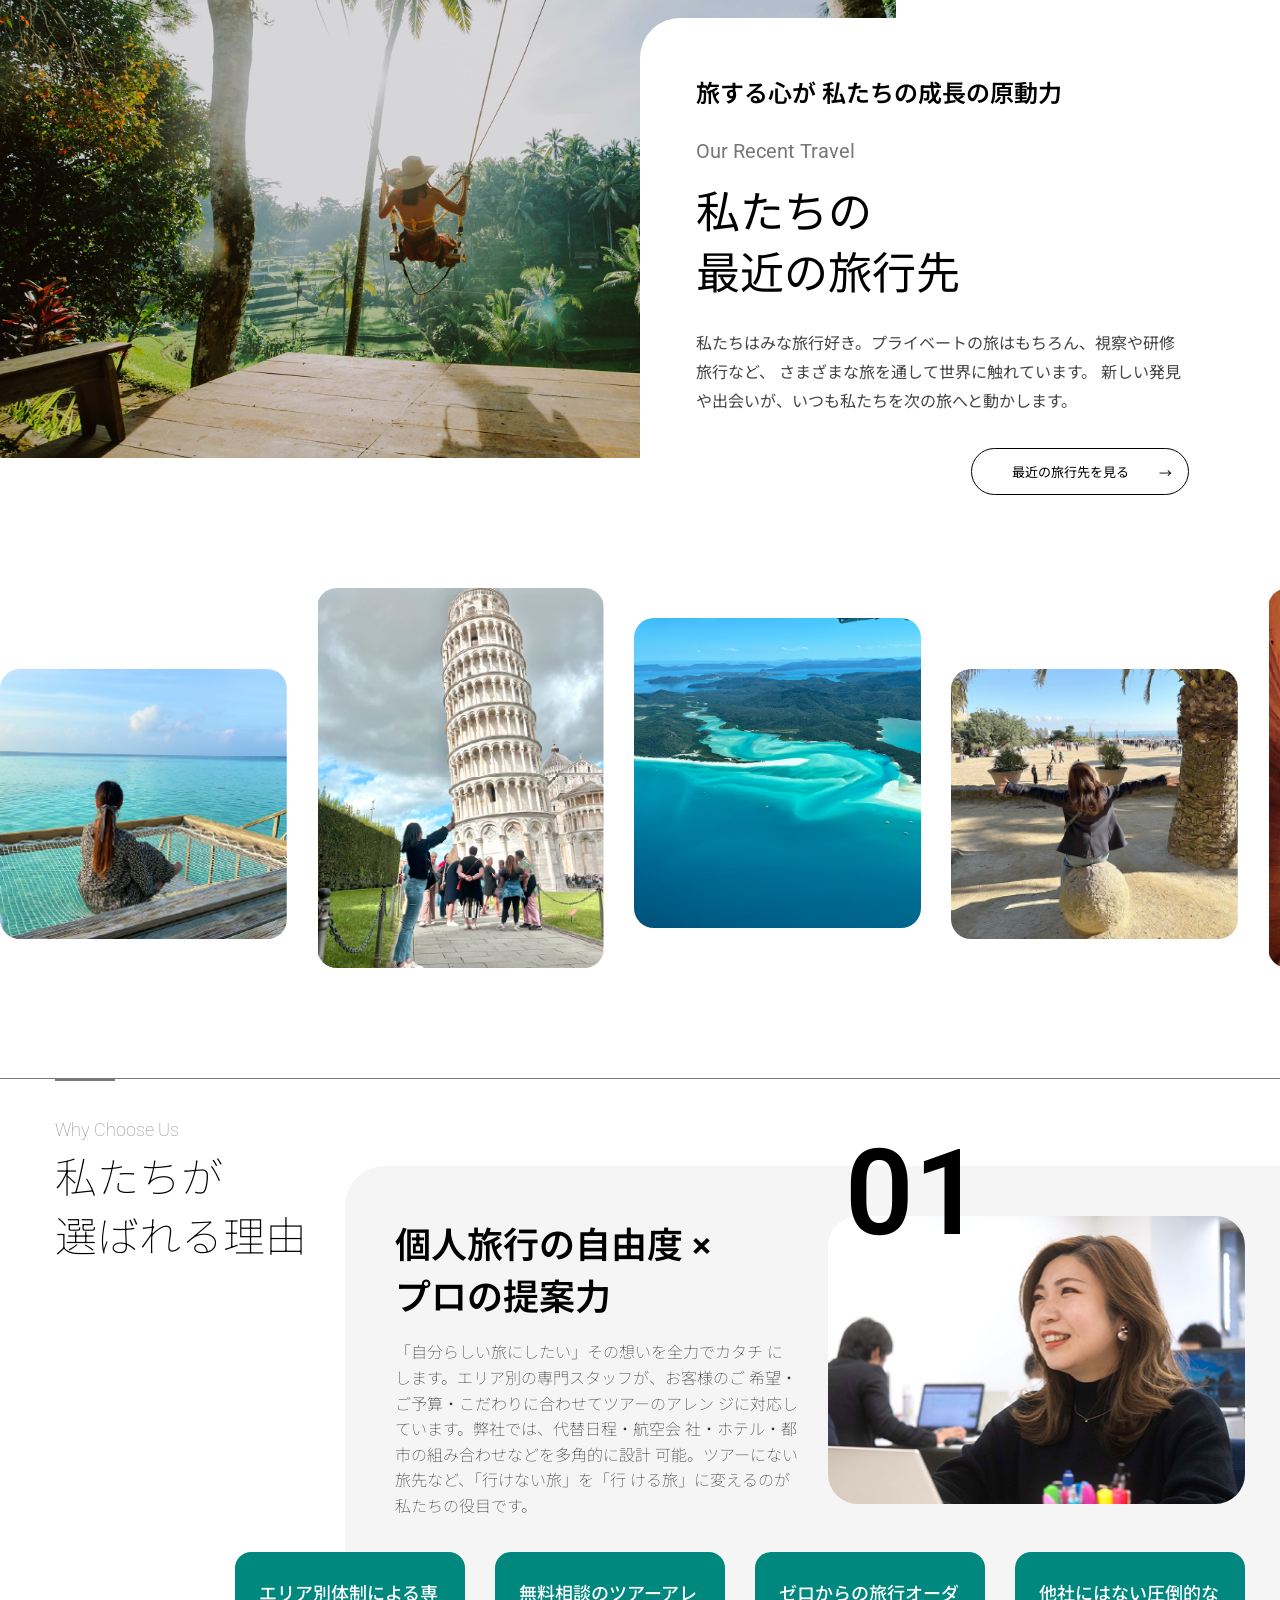
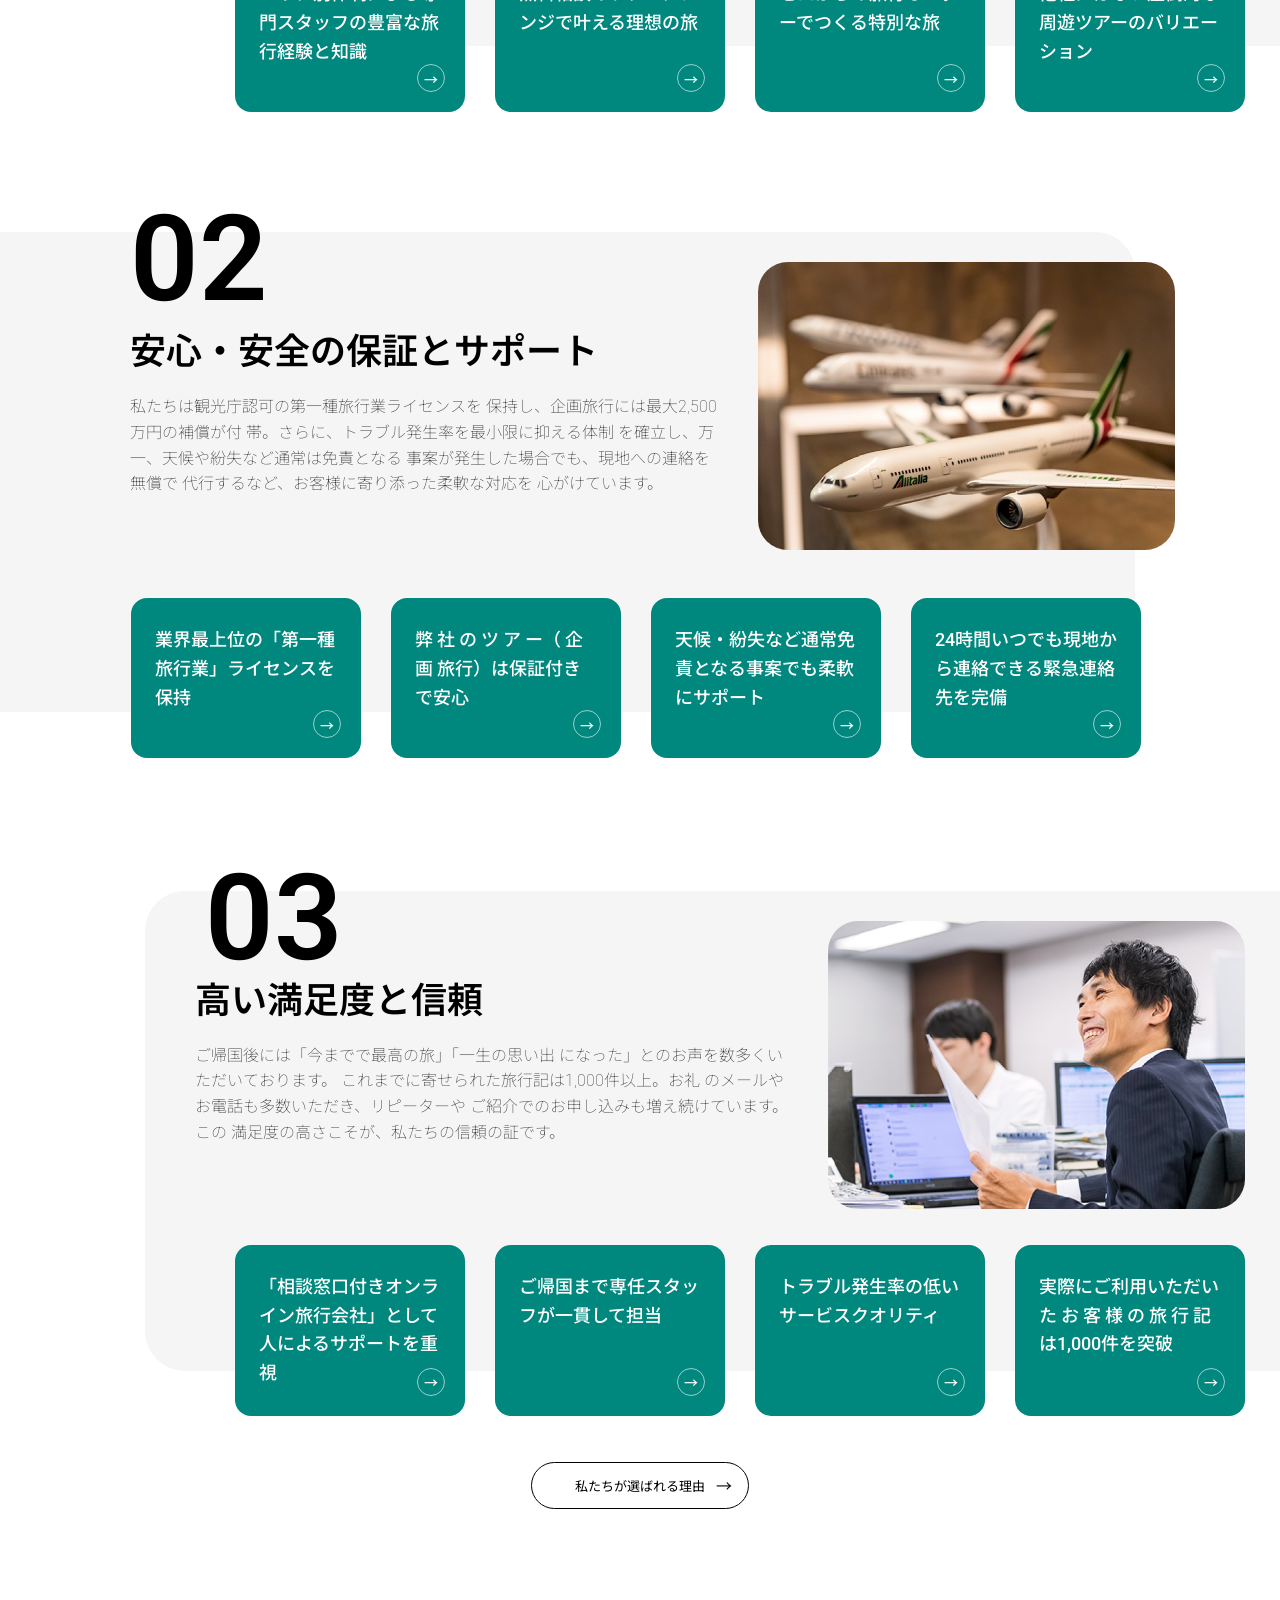
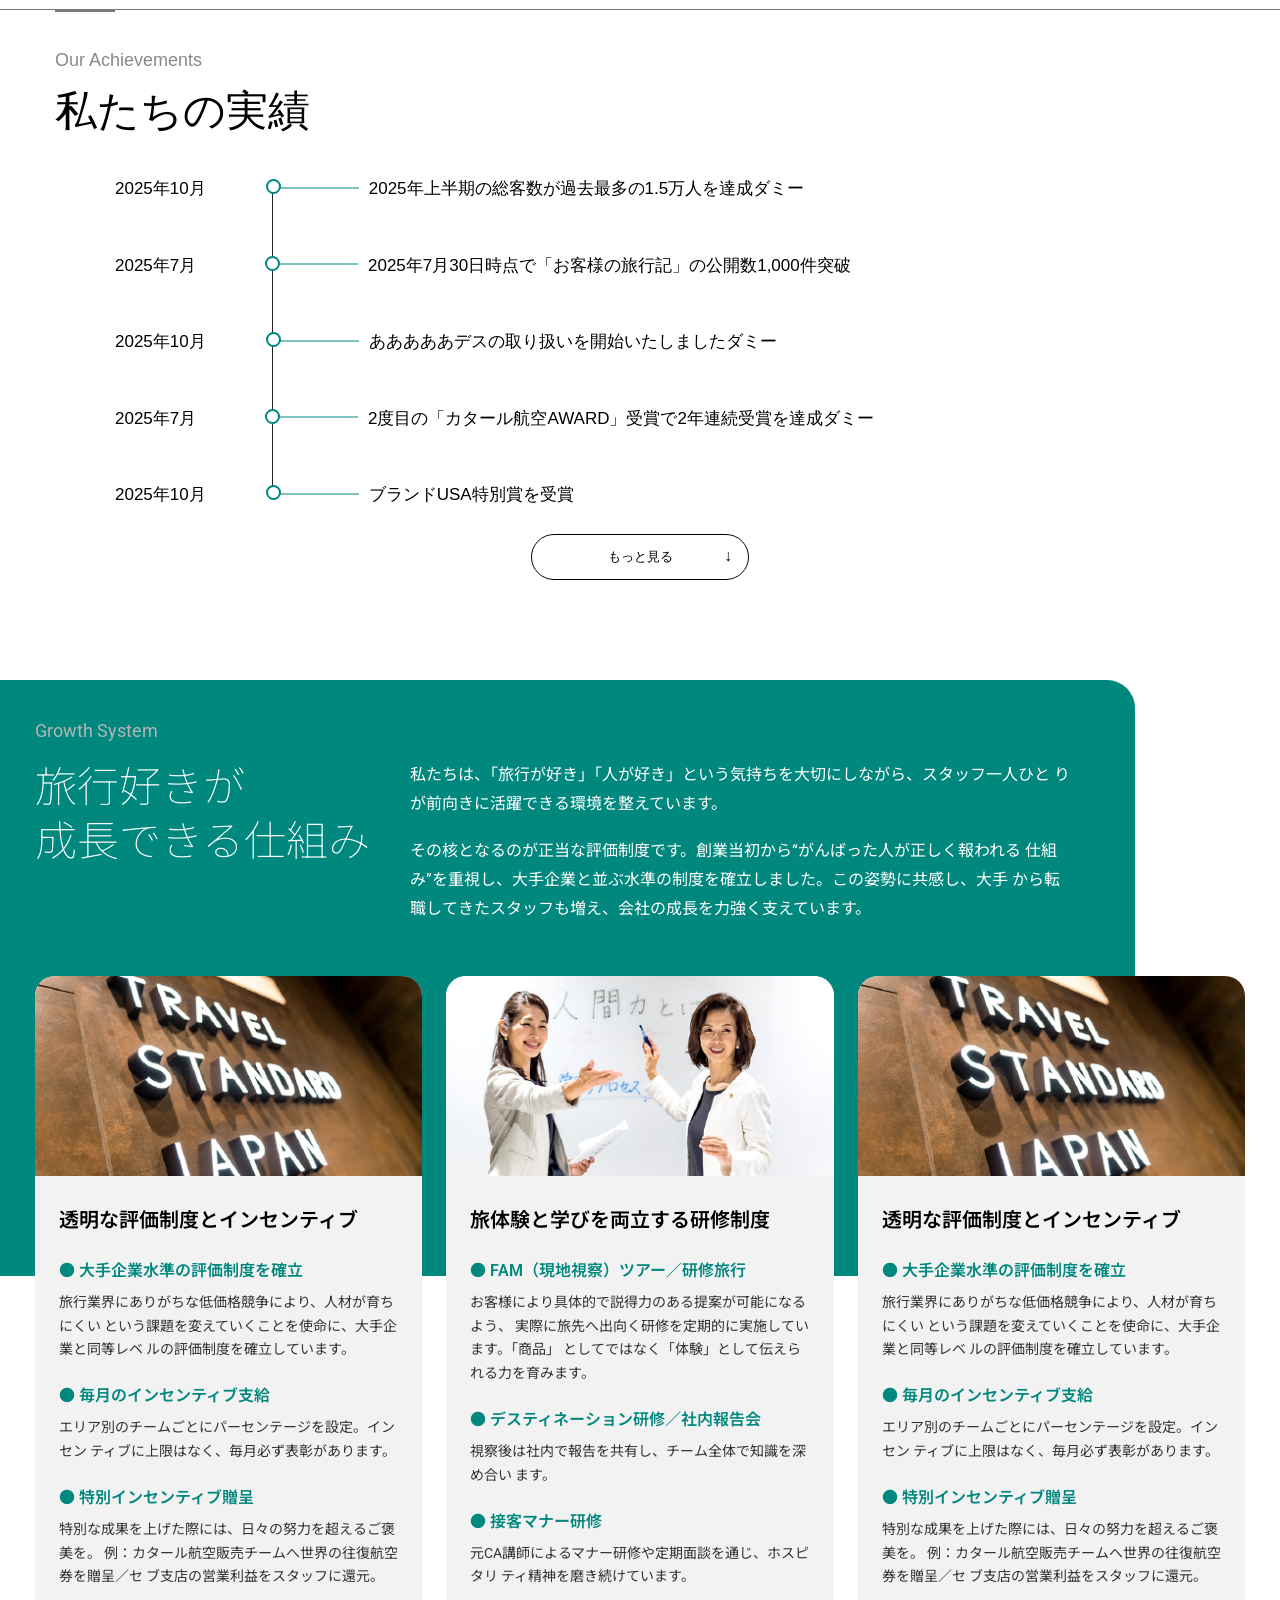
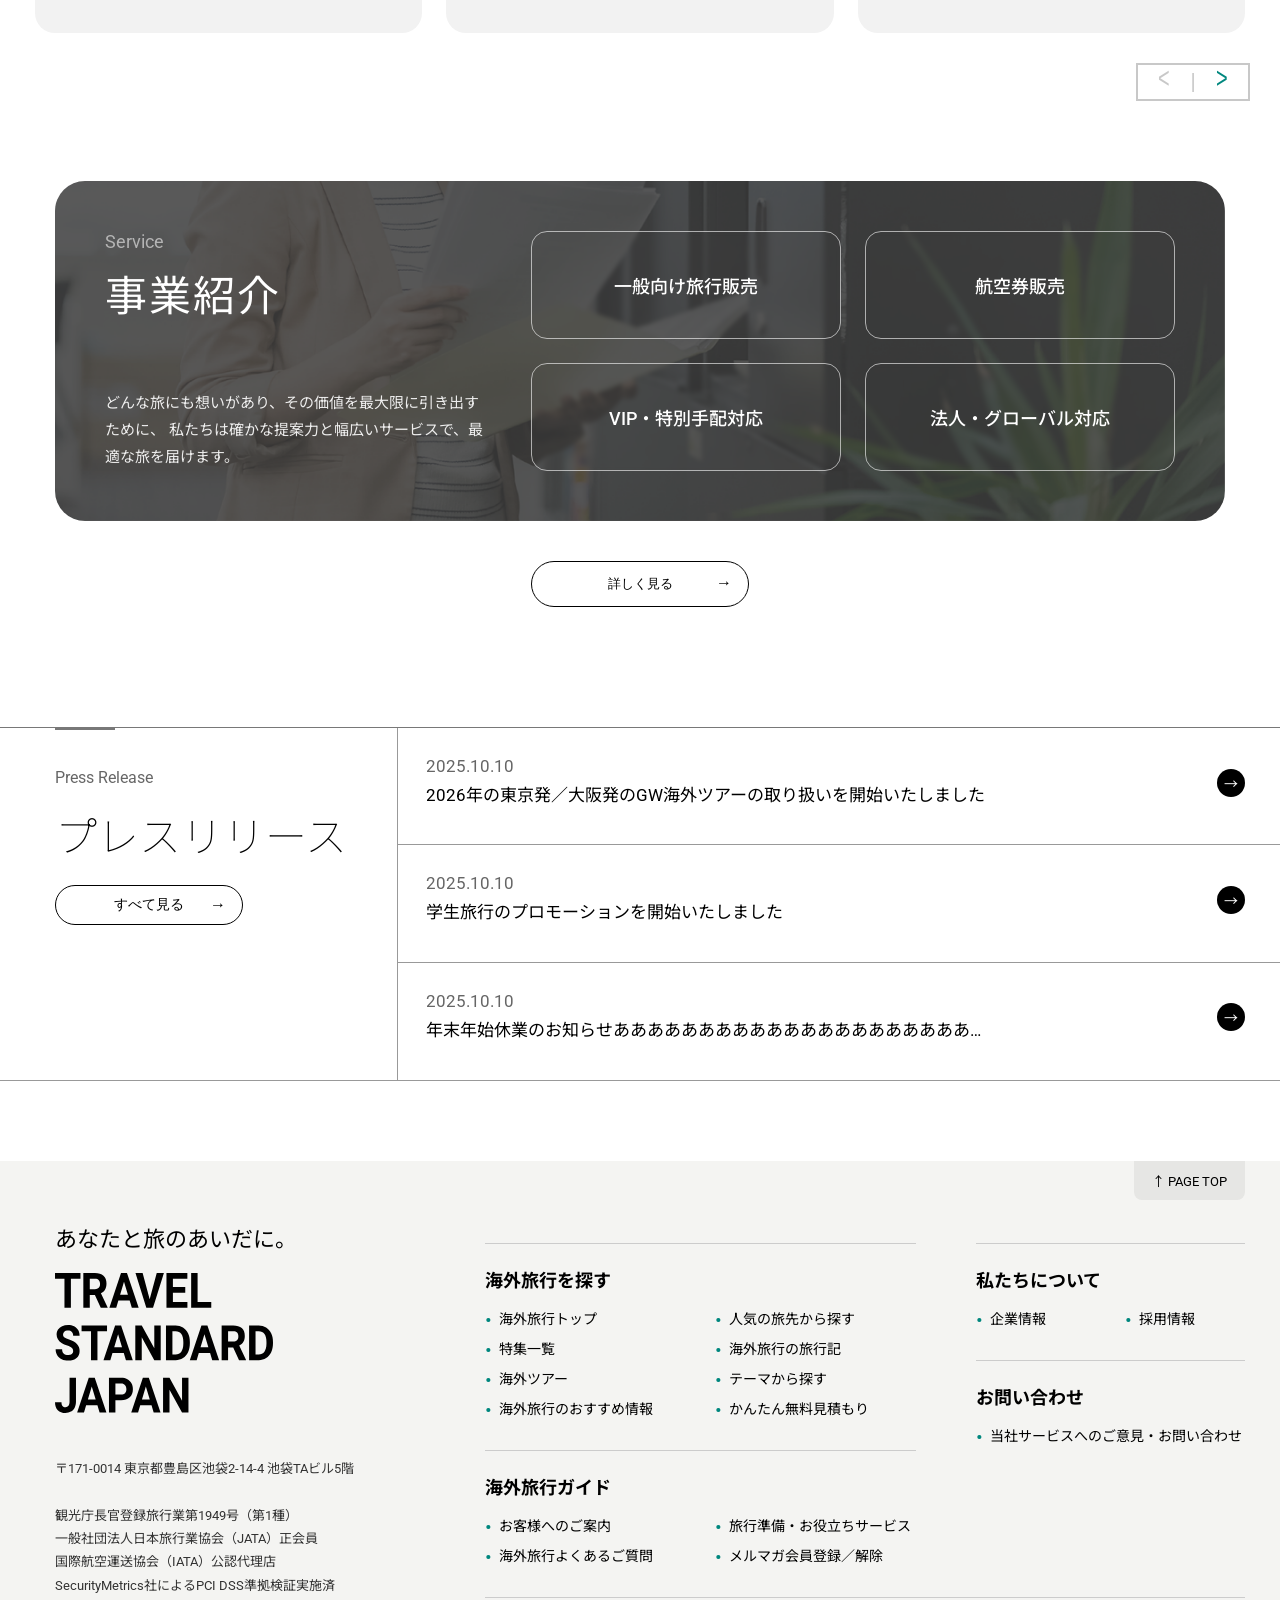
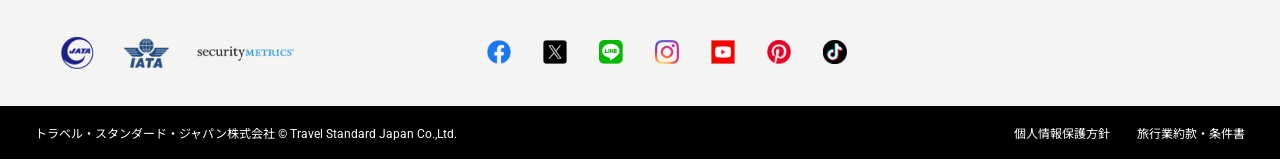
==== commit 234c4153: "Refactor code structure for improved readability and maintainability" ====
--- a/index.html
+++ b/index.html
@@ -1156,13 +1156,87 @@
                 <div class="footer-separator"></div>
 
               <div class="footer-socials">
-                <a class="social facebook"><i class="fab fa-facebook-f"></i></a>
-                <a class="social x"><i class="fab fa-x-twitter"></i></a>
-                <a class="social line"><i class="fab fa-line"></i></a>
-                <a class="social instagram"><i class="fab fa-instagram"></i></a>
-                <a class="social youtube"><i class="fab fa-youtube"></i></a>
-                <a class="social pinterest"><i class="fab fa-pinterest-p"></i></a>
-                <a class="social tiktok"><i class="fab fa-tiktok"></i></a>
+                <a class="social ">
+                  <svg width="24" height="24" viewBox="0 0 24 24" fill="none" xmlns="http://www.w3.org/2000/svg" xmlns:xlink="http://www.w3.org/1999/xlink">
+                  <rect width="24" height="24" fill="url(#pattern0_2_448)"/>
+                  <defs>
+                  <pattern id="pattern0_2_448" patternContentUnits="objectBoundingBox" width="1" height="1">
+                  <use xlink:href="#image0_2_448" transform="scale(0.0142857)"/>
+                  </pattern>
+                  <image id="image0_2_448" width="70" height="70" preserveAspectRatio="none" xlink:href="[data-uri]"/>
+                  </defs>
+                  </svg>
+
+                </a>
+                <a class="social ">
+                <svg width="24" height="24" viewBox="0 0 24 24" fill="none" xmlns="http://www.w3.org/2000/svg" xmlns:xlink="http://www.w3.org/1999/xlink">
+                <rect width="24" height="24" fill="url(#pattern0_2_453)"/>
+                <defs>
+                <pattern id="pattern0_2_453" patternContentUnits="objectBoundingBox" width="1" height="1">
+                <use xlink:href="#image0_2_453" transform="scale(0.0142857)"/>
+                </pattern>
+                <image id="image0_2_453" width="70" height="70" preserveAspectRatio="none" xlink:href="[data-uri]"/>
+                </defs>
+                </svg>
+  
+                </a>
+                <a class="social ">
+                  <svg width="24" height="24" viewBox="0 0 24 24" fill="none" xmlns="http://www.w3.org/2000/svg" xmlns:xlink="http://www.w3.org/1999/xlink">
+                  <rect width="24" height="24" fill="url(#pattern0_2_455)"/>
+                  <defs>
+                  <pattern id="pattern0_2_455" patternContentUnits="objectBoundingBox" width="1" height="1">
+                  <use xlink:href="#image0_2_455" transform="scale(0.0142857)"/>
+                  </pattern>
+                  <image id="image0_2_455" width="70" height="70" preserveAspectRatio="none" xlink:href="[data-uri]"/>
+                  </defs>
+                  </svg>
+                  </a>
+                <a class="social "><svg width="24" height="24" viewBox="0 0 24 24" fill="none" xmlns="http://www.w3.org/2000/svg" xmlns:xlink="http://www.w3.org/1999/xlink">
+                <g clip-path="url(#clip0_2_1115)">
+                <rect y="0.046875" width="24" height="24" fill="url(#pattern0_2_1115)"/>
+                </g>
+                <defs>
+                <pattern id="pattern0_2_1115" patternContentUnits="objectBoundingBox" width="1" height="1">
+                <use xlink:href="#image0_2_1115" transform="scale(0.0142857)"/>
+                </pattern>
+                <clipPath id="clip0_2_1115">
+                <rect width="24" height="24" fill="white"/>
+                </clipPath>
+                <image id="image0_2_1115" width="70" height="70" preserveAspectRatio="none" xlink:href="[data-uri]"/>
+                </defs>
+                </svg>
+                </a>
+                <a class="social "><svg width="24" height="24" viewBox="0 0 24 24" fill="none" xmlns="http://www.w3.org/2000/svg" xmlns:xlink="http://www.w3.org/1999/xlink">
+                <rect width="24" height="24" fill="url(#pattern0_2_463)"/>
+                <defs>
+                <pattern id="pattern0_2_463" patternContentUnits="objectBoundingBox" width="1" height="1">
+                <use xlink:href="#image0_2_463" transform="scale(0.0142857)"/>
+                </pattern>
+                <image id="image0_2_463" width="70" height="70" preserveAspectRatio="none" xlink:href="[data-uri]"/>
+                </defs>
+                </svg>
+                </a>
+                <a class="social ">
+                  <svg width="24" height="24" viewBox="0 0 24 24" fill="none" xmlns="http://www.w3.org/2000/svg" xmlns:xlink="http://www.w3.org/1999/xlink">
+                  <rect width="24" height="23.6571" fill="url(#pattern0_2_465)"/>
+                  <defs>
+                  <pattern id="pattern0_2_465" patternContentUnits="objectBoundingBox" width="1" height="1">
+                  <use xlink:href="#image0_2_465" transform="scale(0.0142857 0.0144928)"/>
+                  </pattern>
+                  <image id="image0_2_465" width="70" height="69" preserveAspectRatio="none" xlink:href="[data-uri]"/>
+                  </defs>
+                  </svg>
+                  </a>
+                <a class="social "><svg width="24" height="24" viewBox="0 0 24 24" fill="none" xmlns="http://www.w3.org/2000/svg" xmlns:xlink="http://www.w3.org/1999/xlink">
+                <rect width="24" height="24" fill="url(#pattern0_2_467)"/>
+                <defs>
+                <pattern id="pattern0_2_467" patternContentUnits="objectBoundingBox" width="1" height="1">
+                <use xlink:href="#image0_2_467" transform="scale(0.0144928)"/>
+                </pattern>
+                <image id="image0_2_467" width="69" height="69" preserveAspectRatio="none" xlink:href="[data-uri]"/>
+                </defs>
+                </svg>
+                </a>
               </div>
           </div>
   </footer>
--- a/index.css
+++ b/index.css
@@ -9,7 +9,18 @@
   height: 100%;
   overflow: hidden;
 }
-
+::-webkit-scrollbar {
+  width: 6px;
+}
+
+::-webkit-scrollbar-thumb {
+  background: #b9bbbb;
+  border-radius: 20px;
+}
+
+::-webkit-scrollbar-track {
+  background: transparent;
+}
 body {
    font-family: "Roboto", "Noto Sans JP", sans-serif;
    overflow-x: hidden;
@@ -1140,10 +1151,10 @@
 
   .service-box {
     padding: 20px 12px;
-    font-size: 14px;
-    border-radius: 14px;
+    font-size: 14.5px;
+    border-radius: 10px;
     text-align: center;
-    height: 82px;
+    height: 90px;
     display: flex;
     align-items: center;
     justify-content: center;
@@ -2729,7 +2740,7 @@
     position: relative;
     top: -40px;
     order: -1;   /* 👈 forces it to top */
-    padding-left:16px;
+    /* padding-left:16px;ser */
   }
 
   /* MAIN CARD BELOW TITLE */
@@ -3551,7 +3562,7 @@
 .edge-line .edge-dash {
   position: absolute;
   left: calc((100vw - 1210px) / 2 + 20px) !important;
-  top: -1px;
+  /* top: -1px; */
   width: 60px;
   height: 3px;
   background: #787878;
--- a/css/width.css
+++ b/css/width.css
@@ -81,7 +81,7 @@
 .edge-line .edge-dash {
   position: absolute;
   left: calc((100vw - 1210px) / 2 + 120px);
-  top: -1px;
+  /* top: -1px; */
   width: 60px;
   height: 3px;
   background: #787878;
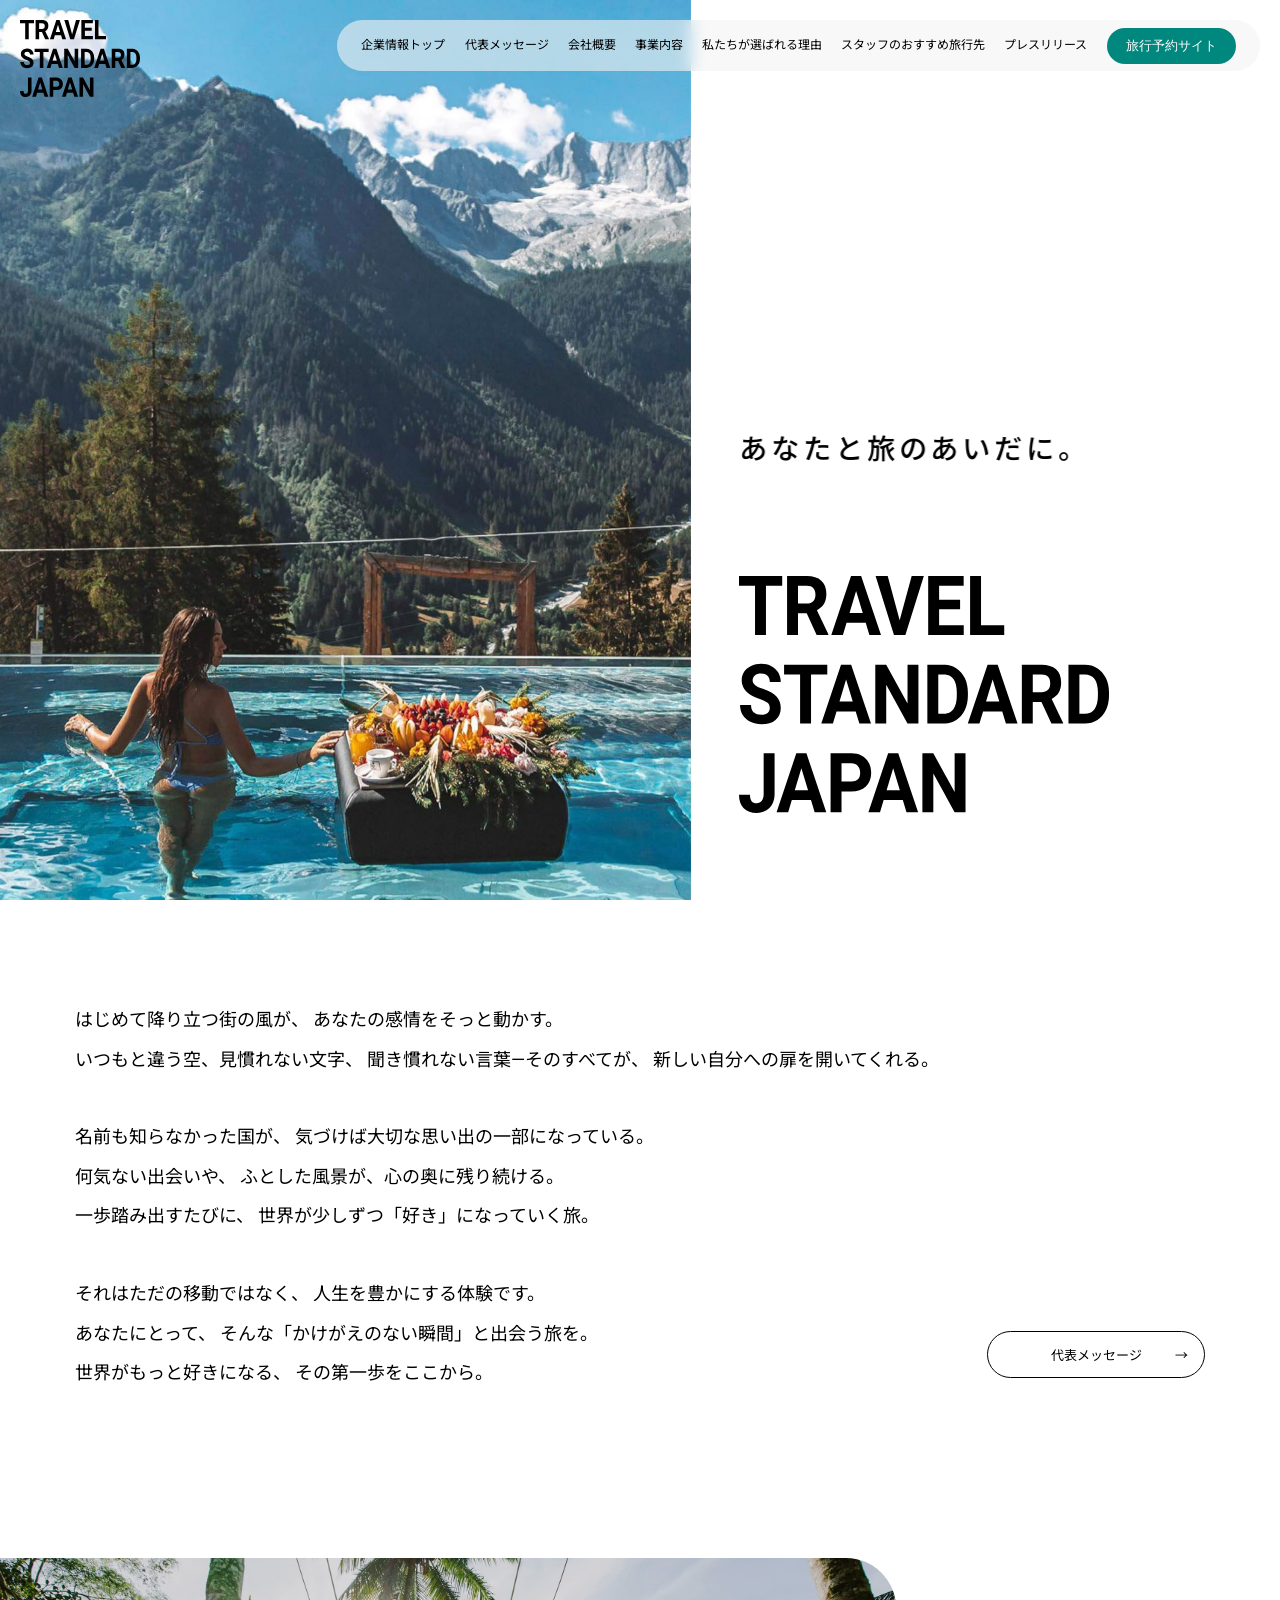
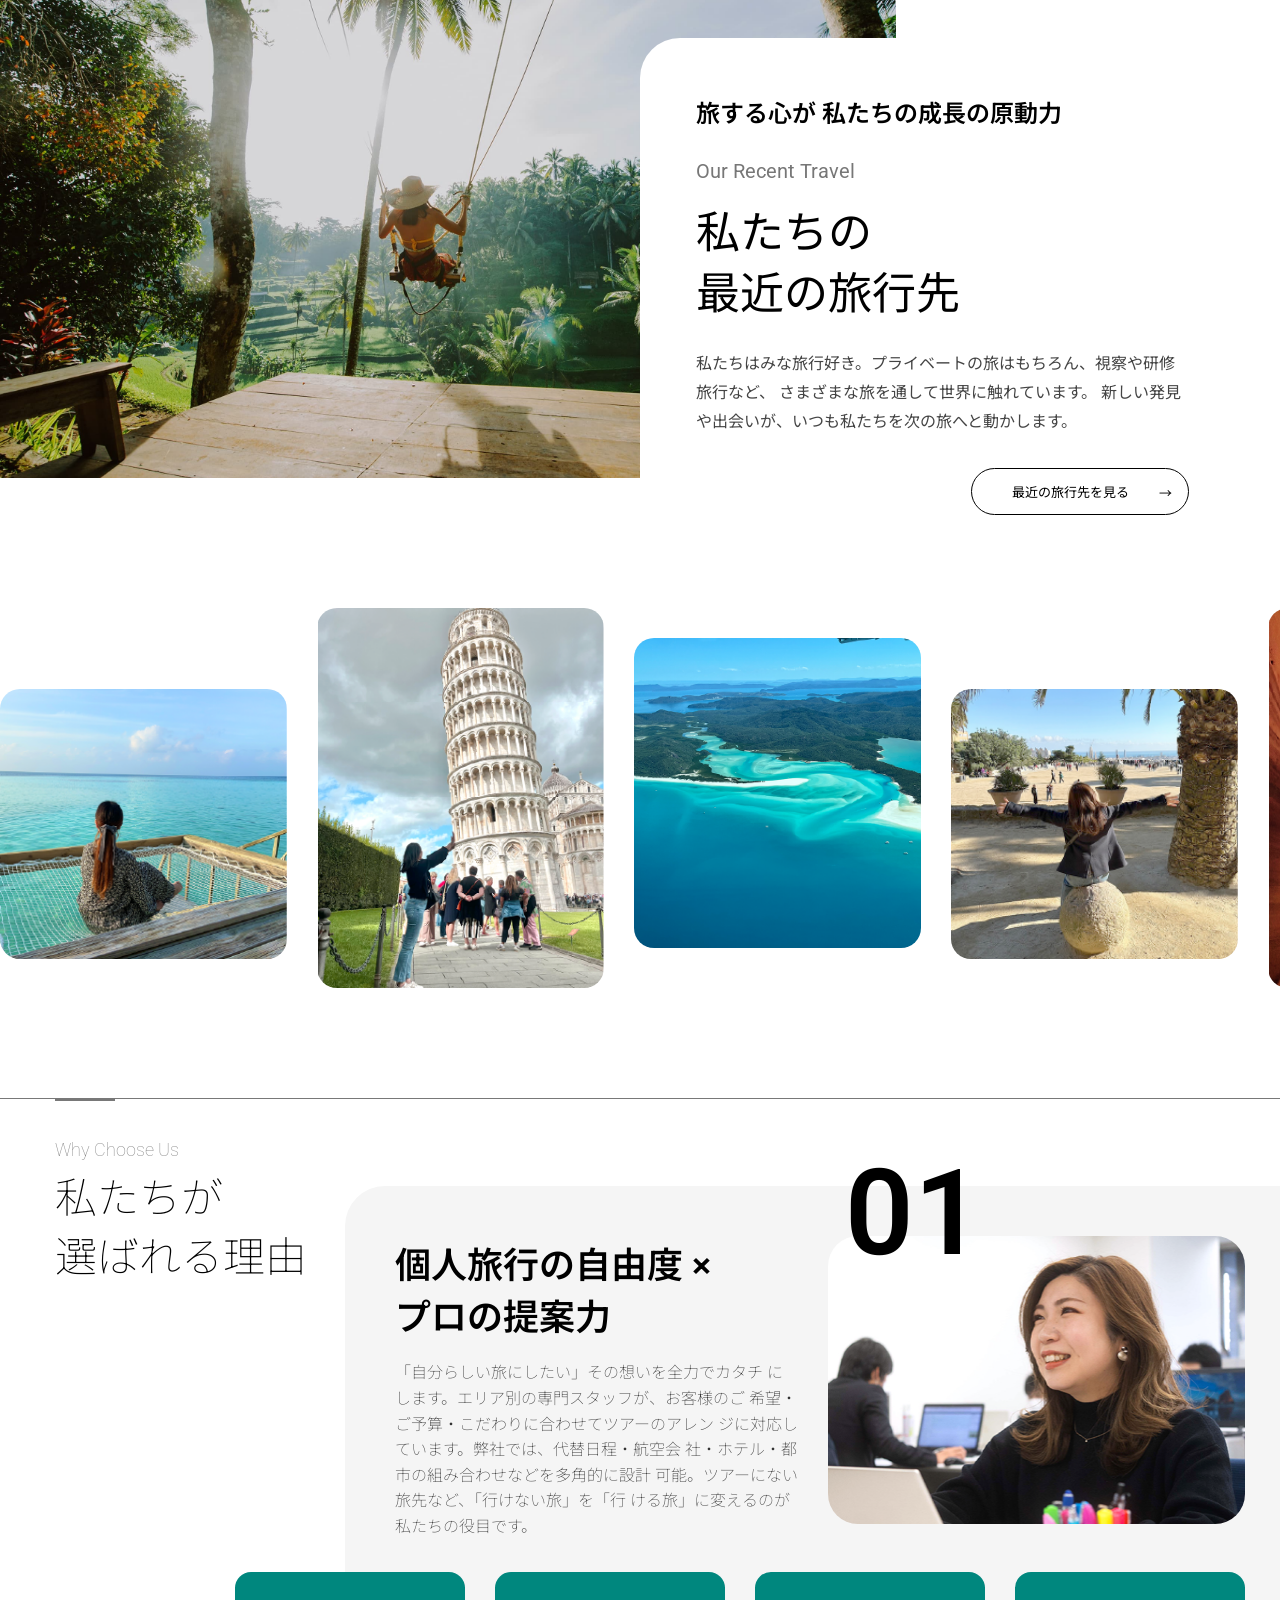
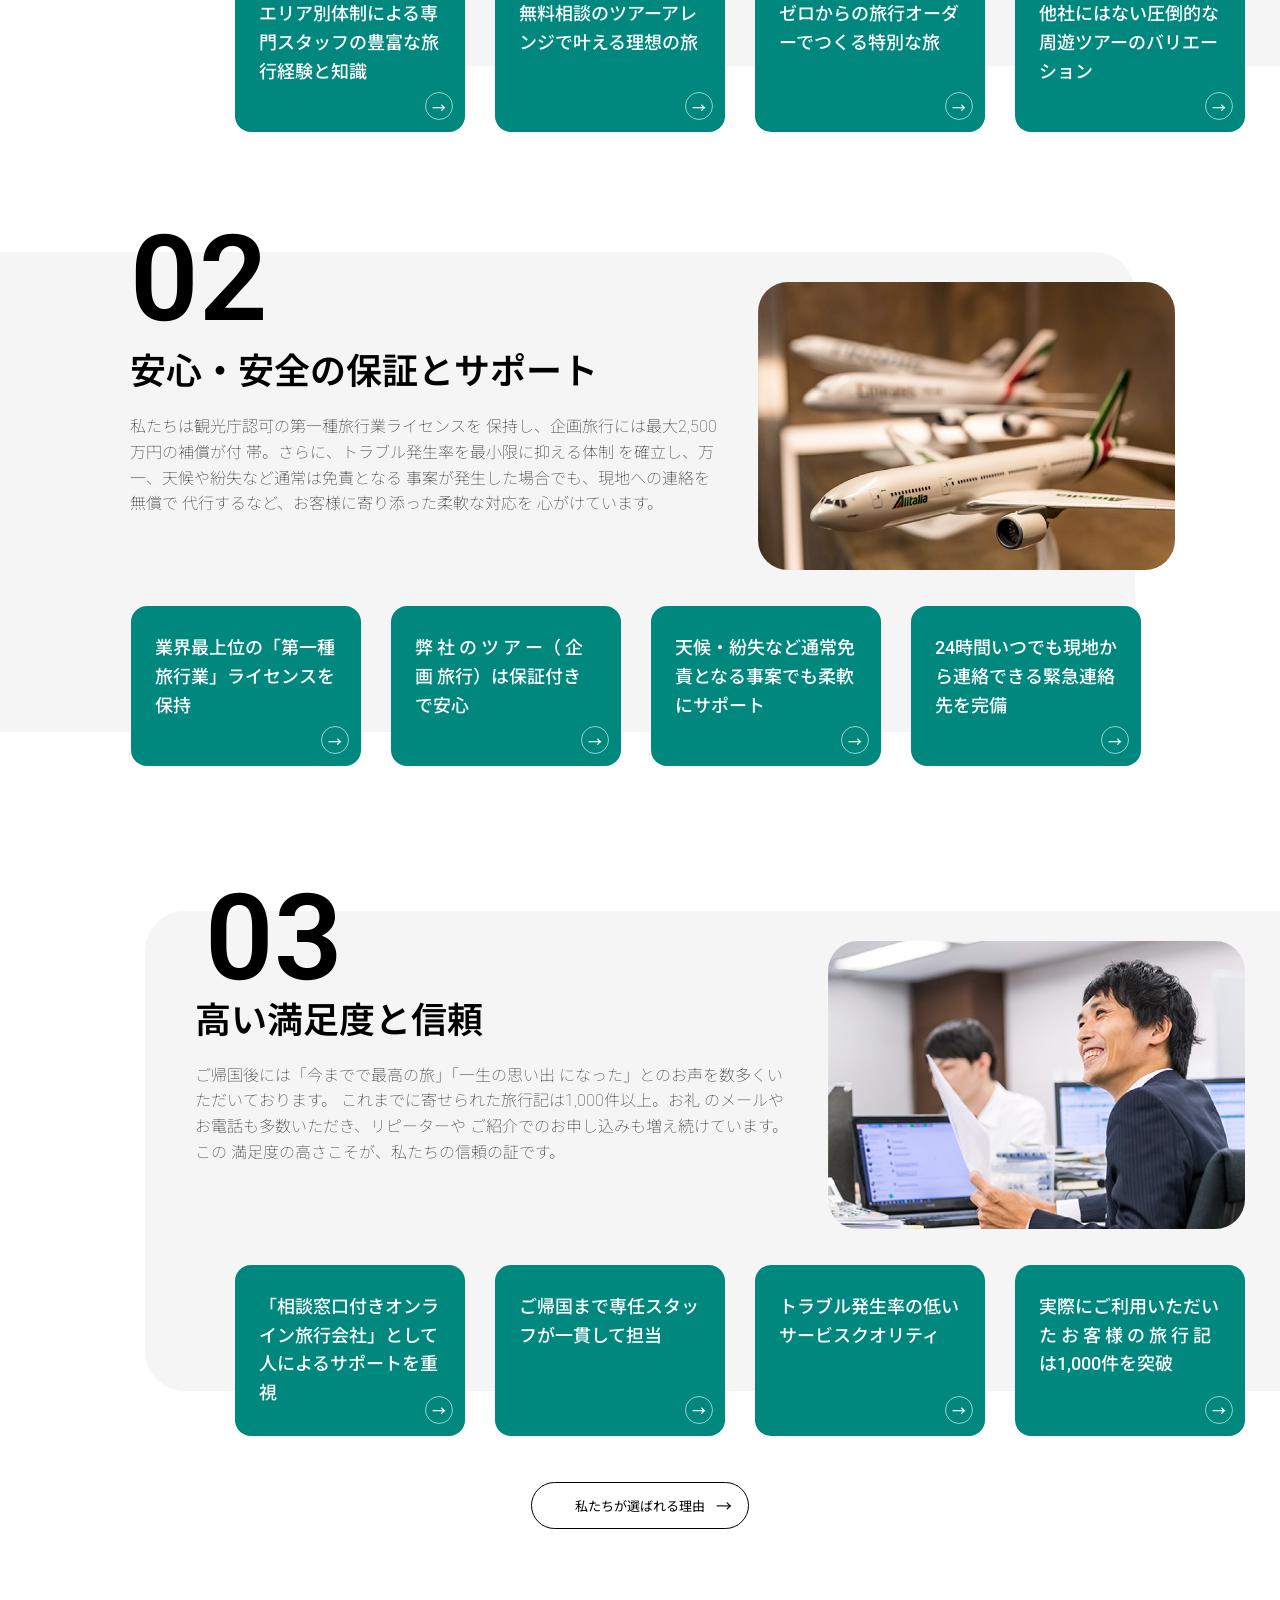
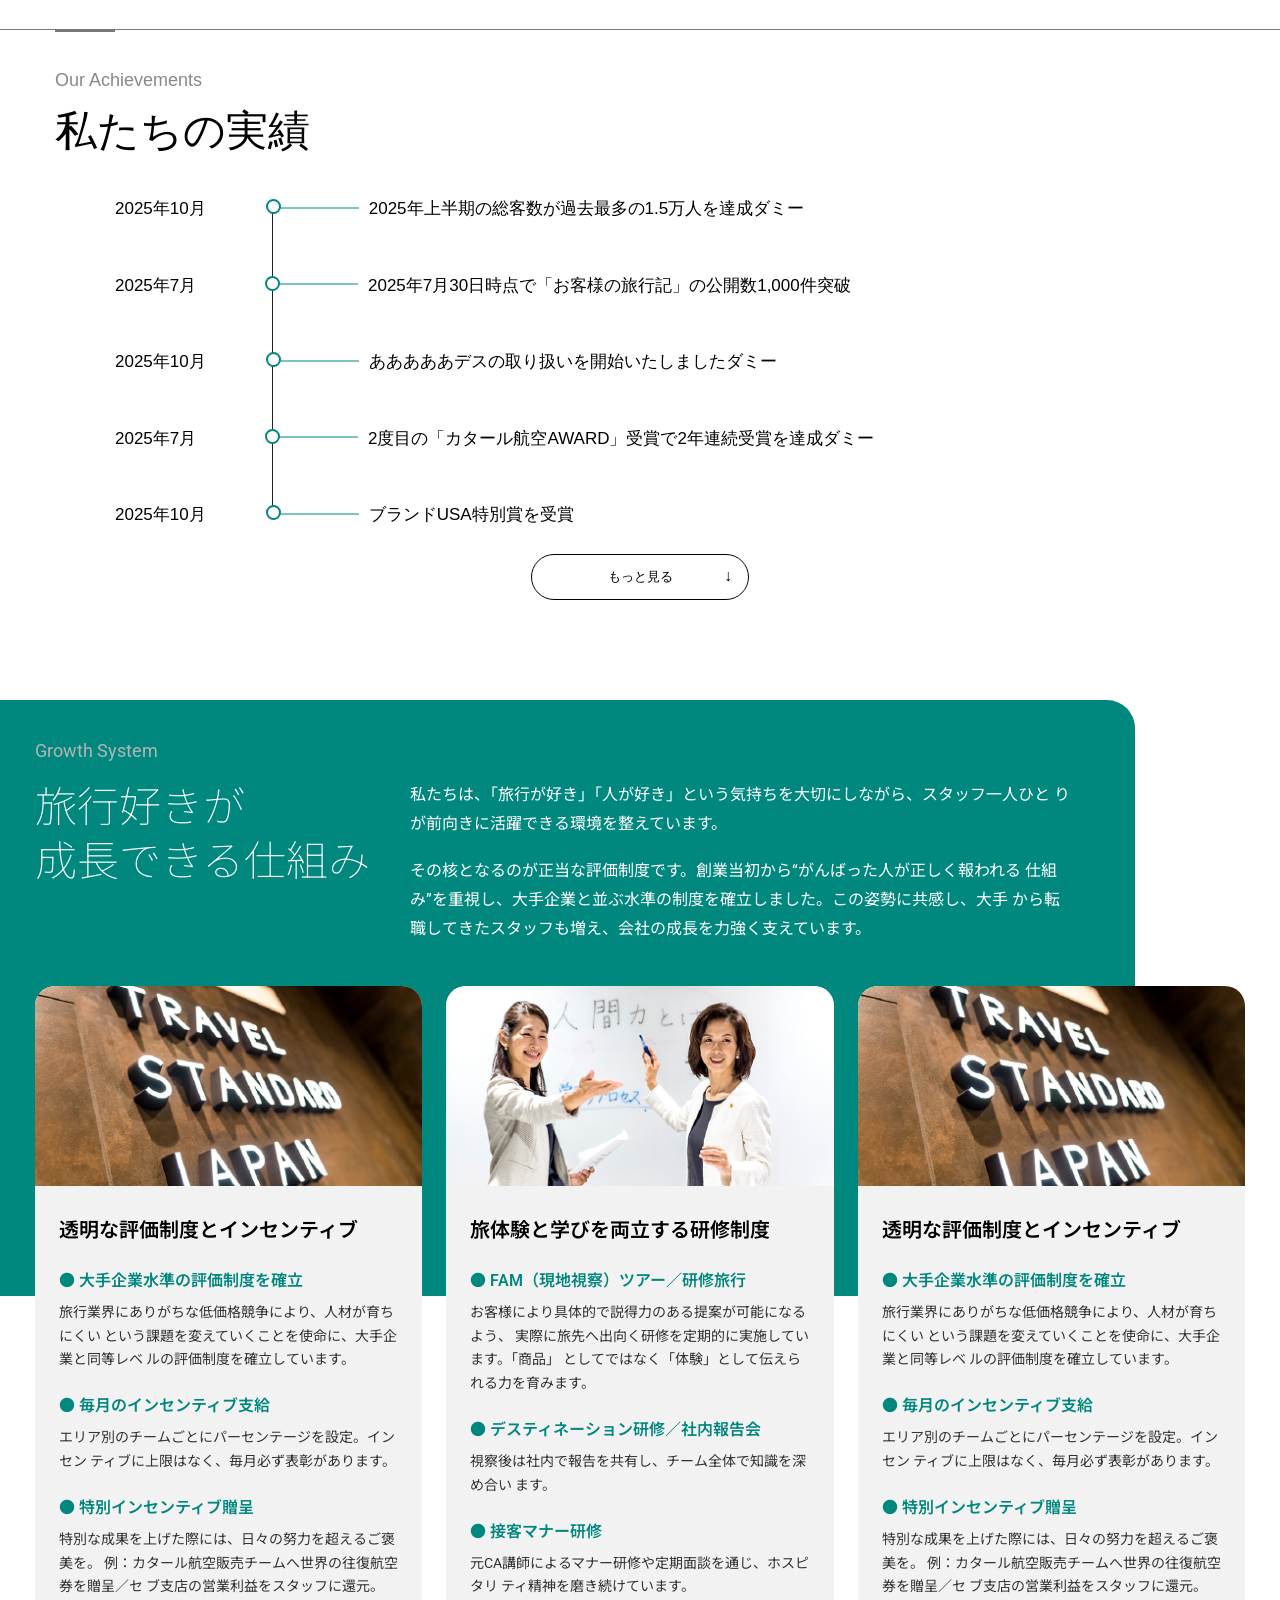
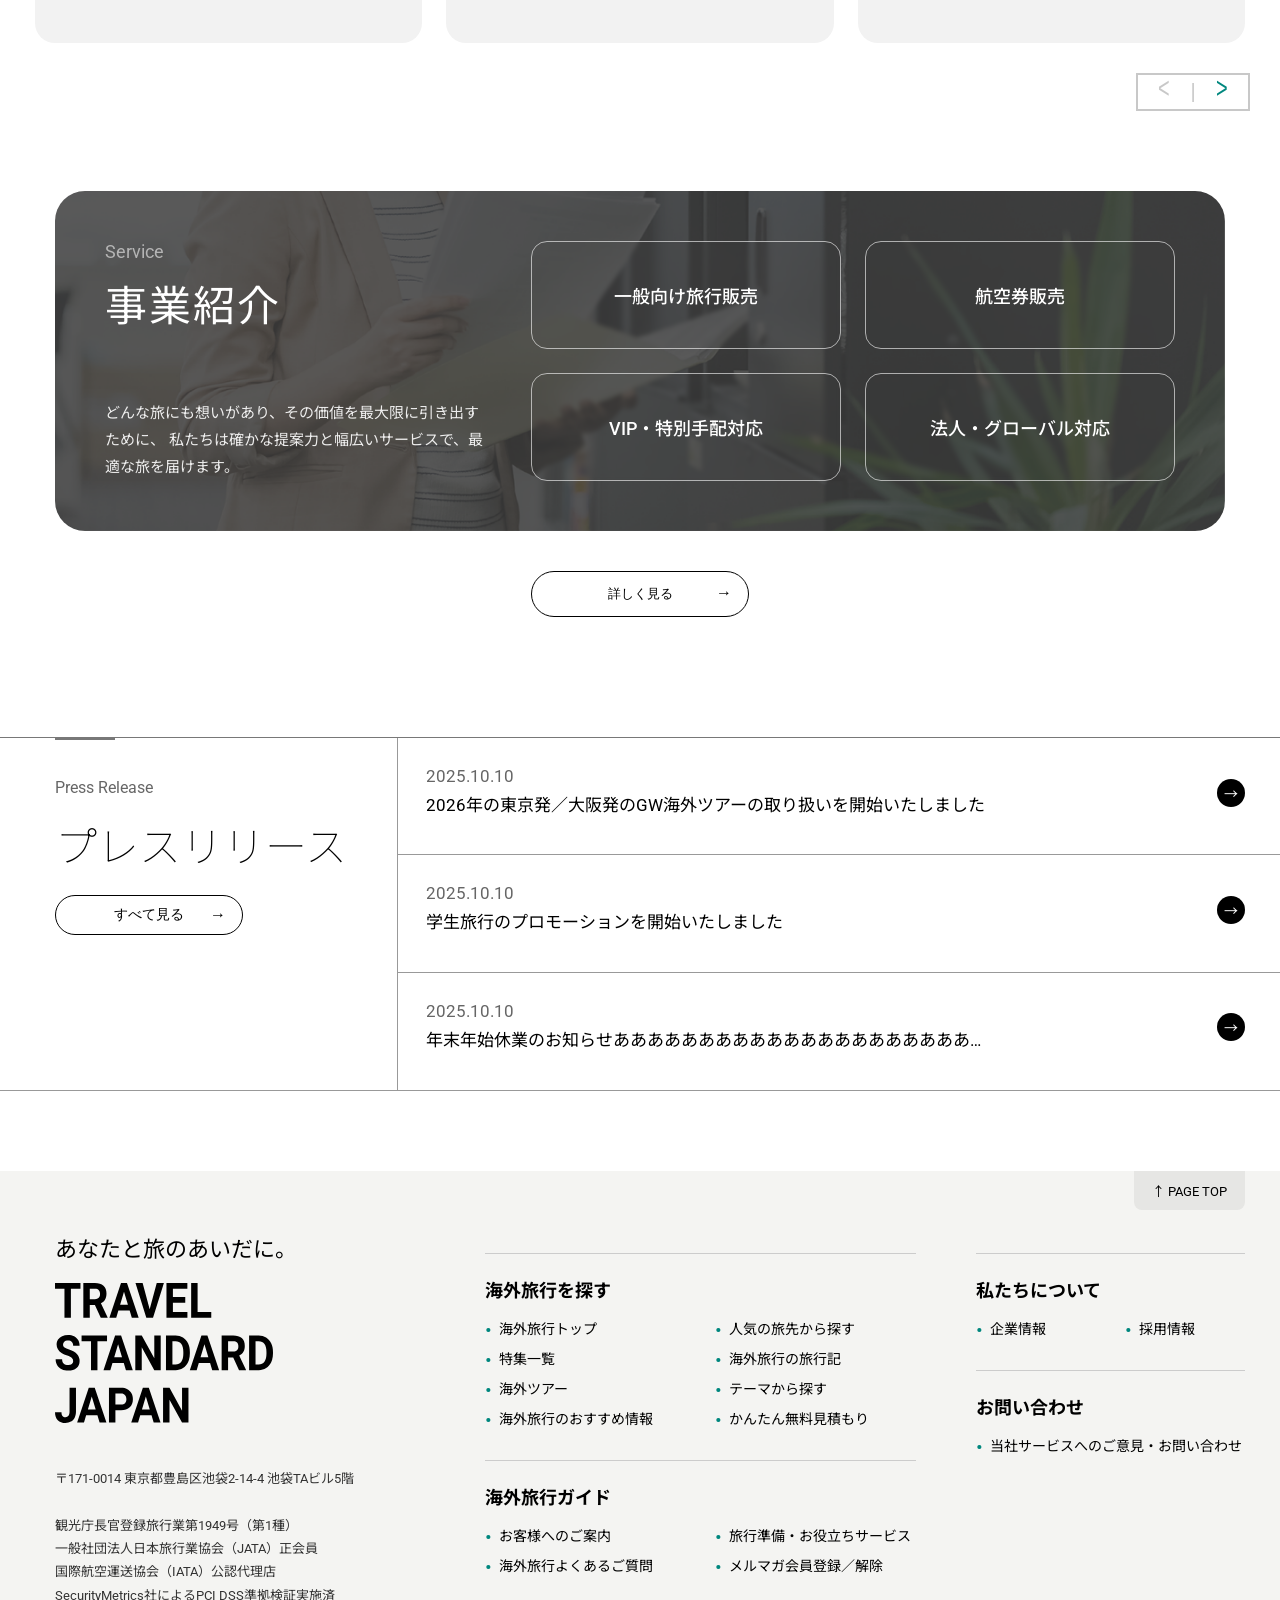
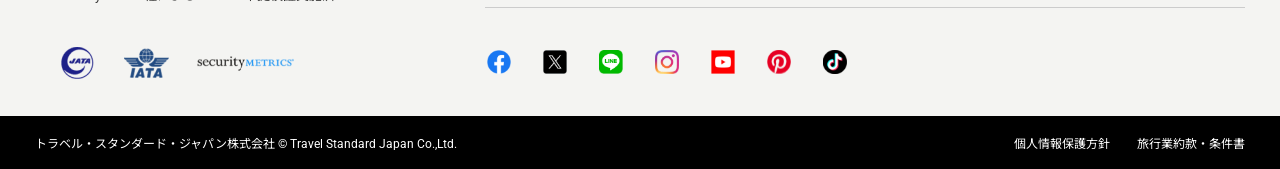
==== commit 1a355176: "fix: enhance scroll functionality and adjust layout for better user experience" ====
--- a/index.html
+++ b/index.html
@@ -1625,8 +1625,10 @@
     const imgRect = img.getBoundingClientRect();
 
     const gap = 12;
-    const targetTop = imgRect.top - jpRect.height - gap;
+    const extraLift = 6; // Move jp text a bit more upward on mobile.
+    const targetTop = imgRect.top - jpRect.height - gap + extraLift;
     const moveY = targetTop - jpRect.top;
+    
     // ✅ use CSS variable instead of overwriting transform
     jp.style.setProperty("--jp-dy", `${moveY}px`);
     jp.classList.add("move-vertical");
@@ -1653,7 +1655,8 @@
       } else {
         // For why-choose sections, look for bottom-cards
         cardContainer = section.querySelector(".bottom-cards") || 
-                        section.querySelector(".bottom-cards-left");
+                        section.querySelector(".bottom-cards-left") ||
+                        section.querySelector(".bottom-cards-third");
       }
     }
 
@@ -1664,6 +1667,7 @@
         if (current.nodeType === 1) { // Element nodes only
           if (current.classList.contains("bottom-cards") || 
               current.classList.contains("bottom-cards-left") ||
+              current.classList.contains("bottom-cards-third") ||
               current.classList.contains("card-wrapper")) {
             cardContainer = current;
             break;
@@ -1683,25 +1687,70 @@
 
     if (!leftBtn || !rightBtn) return;
 
-    // Adjust scroll amount based on container type
-    const isCardWrapper = cardContainer.classList.contains("card-wrapper");
-    const scrollAmount = isCardWrapper ? 300 : 220;
+    const isBottomCardRail =
+      cardContainer.classList.contains("bottom-cards") ||
+      cardContainer.classList.contains("bottom-cards-left") ||
+      cardContainer.classList.contains("bottom-cards-third");
+
+    if (!isBottomCardRail) return;
+
+    const getSnapPoints = () => {
+      const containerRect = cardContainer.getBoundingClientRect();
+
+      return Array.from(cardContainer.querySelectorAll(":scope > .green-card")).map((card) => {
+        const cardRect = card.getBoundingClientRect();
+        return Math.round(cardContainer.scrollLeft + (cardRect.left - containerRect.left));
+      });
+    };
+
+    const scrollToPoint = (targetLeft) => {
+      cardContainer.scrollTo({
+        left: targetLeft,
+        behavior: "smooth"
+      });
+    };
+
+    const updateButtonState = () => {
+      const maxScrollLeft = Math.max(0, cardContainer.scrollWidth - cardContainer.clientWidth);
+      const currentLeft = Math.round(cardContainer.scrollLeft);
+      const atStart = currentLeft <= 4;
+      const atEnd = currentLeft >= maxScrollLeft - 4;
+
+      leftBtn.classList.toggle("is-disabled", atStart);
+      rightBtn.classList.toggle("is-disabled", atEnd);
+      leftBtn.setAttribute("aria-disabled", String(atStart));
+      rightBtn.setAttribute("aria-disabled", String(atEnd));
+    };
 
     leftBtn.addEventListener("click", (e) => {
       e.preventDefault();
-      cardContainer.scrollBy({
-        left: -scrollAmount,
-        behavior: "smooth"
-      });
+
+      if (leftBtn.classList.contains("is-disabled")) return;
+
+      const snapPoints = getSnapPoints();
+      const currentLeft = Math.round(cardContainer.scrollLeft);
+      const previousPoint = [...snapPoints].reverse().find((point) => point < currentLeft - 4);
+
+      scrollToPoint(previousPoint ?? 0);
     });
 
     rightBtn.addEventListener("click", (e) => {
       e.preventDefault();
-      cardContainer.scrollBy({
-        left: scrollAmount,
-        behavior: "smooth"
-      });
+
+      if (rightBtn.classList.contains("is-disabled")) return;
+
+      const snapPoints = getSnapPoints();
+      const currentLeft = Math.round(cardContainer.scrollLeft);
+      const nextPoint = snapPoints.find((point) => point > currentLeft + 4);
+
+      if (typeof nextPoint === "number") {
+        scrollToPoint(nextPoint);
+      }
     });
+
+    cardContainer.addEventListener("scroll", updateButtonState, { passive: true });
+    window.addEventListener("resize", updateButtonState);
+    updateButtonState();
   });
 });
 </script>
--- a/index.css
+++ b/index.css
@@ -397,6 +397,9 @@
  margin:0 auto;
 }
 @media screen and (max-width: 768px) {
+  .scroll-vertical {
+    top: 72px;
+  }
   .scroll-vertical .text {
     display: none;
     animation: blinkText 1.6s ease-in-out infinite;
@@ -420,7 +423,7 @@
   }
 
   .hero-image {
-    height: 74vh;
+    height: 74svh;
   }
  
   .hero-image img {
@@ -523,7 +526,7 @@
     padding: 100px 40px;
   z-index: 10;
   background: transparent;
-  margin: 0px auto 40px auto;
+  margin: 0px auto 60px auto;
 }
 
 .message-inner {
@@ -543,7 +546,7 @@
   line-height: 2.2;
   margin-bottom: 38px;
   color: #000;
-  letter-spacing: 0.14em;
+  letter-spacing: 4.48%;
 }
 .message-text p {
   color: #000;
@@ -604,7 +607,7 @@
   }
 
   .message-btn-wrap {
-    margin-top: 20px; /* remove negative margin */
+    margin-top: 42px; /* remove negative margin */
     justify-content: center; /* center button on mobile */
   }
 
@@ -749,11 +752,11 @@
   font-size: 16px;
   line-height: 1.8;
   max-width: 700px;
-}
+} 
 
     /* ===== SLIDER WRAPPER ===== */
     .card-wrapper {
-      margin-top: -300px;
+      margin-top: -310px;
       margin-left: 100px;          /* ✅ KEEP THIS */
       overflow: hidden;
       width: 1210px;
@@ -877,7 +880,7 @@
 
   /* ===== GREEN CONTAINER ===== */
   .growth-box {
-    width: 90%;
+    width: 94%;
     height: 718px;
     padding: 32px 16px;
     border-radius: 0px 24px 24px 0px;
@@ -903,7 +906,7 @@
   }
 
   .growth-left h2 {
-    font-size: 26px;
+    font-size: 32px;
     line-height: 1.4;
   }
 
@@ -966,7 +969,7 @@
   }
 
   .card-content.detailed h3 {
-    font-size: 20px;
+    font-size: 17px;
     margin-bottom: 16px;
   }
 
@@ -1224,6 +1227,7 @@
       align-items: center;
       margin-top: -20px;
       gap: 24px;
+      color: #000!important;
       padding: 10px 58px; 
       border: 1px solid #000;
       border-radius: 999px;
@@ -1397,11 +1401,11 @@
   }
 
   .pr-label {
-    font-size: 13px;
+    font-size: 14px;
   }
 
   .pr-heading {
-    font-size: 26px;
+    font-size: 32px;
     margin: 10px 0 16px;
   }
 
@@ -2070,7 +2074,7 @@
     width: 100%;
     border-radius: 0; /* remove rounded corners for simplicity */
     position: relative;
-    height: 500px;
+    height: 480px;
   }
 
   .travel-image img {
@@ -2081,7 +2085,7 @@
   /* JP SMALL ON IMAGE */
   .jp-small {
     position: relative;
-    top: -90px;
+    top: -75px;
     left: -5%;
     font-size: 20px;
     color: #fff; 
@@ -2110,7 +2114,7 @@
   .en-small {
     position: relative;
     top: -56px;
-    font-size: 16px;
+    font-size: 14px;
     margin-bottom:0px;
   }
 
@@ -2118,7 +2122,7 @@
     position: relative;
     top: -40px;
     font-weight: 100;
-    font-size: 28px;
+    font-size: 32px;
     margin-bottom: 0px;
   }
 
@@ -2417,7 +2421,7 @@
   display: flex;
   gap: 30px;
   position:relative;
-  top:-114px;
+  top:-126px;
   padding-left: 36px;
   left:0%;
 }
@@ -2463,8 +2467,8 @@
 } */
  .green-card .arrow {
   position: absolute;
-  bottom:20px;   /* adjust */
-  right: 20px;    /* adjust */
+  bottom:12px;   /* adjust */
+  right: 12px;    /* adjust */
 
   width: 28px;
   height: 28px;
@@ -2496,13 +2500,17 @@
 @media (max-width: 768px) {
 
   /* SECTION PADDING */
-  .section-one,
+  .section-one
+  {
+    padding: 40px 0px 0px 0px;
+
+  }
   
   .section-three {
-    padding: 40px 0px 0px 0px;
+    padding: 60px 0px 0px 0px;
   }
   .section-two{
-    padding: 40px 0px 16px 0px;
+    padding: 76px 0px 16px 0px;
   }
   .section-two,.section-three {
     margin-top: 0px;
@@ -2640,6 +2648,9 @@
         font-size: 12px;
         min-height: 130px;
         border-radius: 12px;
+        /* scroll-snap-align: start; */
+        scroll-snap-stop: always;
+        
     }
   .green-card p {
     line-height: 1.5;
@@ -2674,7 +2685,7 @@
   .main-card-left {
     display: flex;
     flex-direction: column;
-    gap: 10px;
+    gap: 30px;
   }
 
   .main-card .image,
@@ -2696,7 +2707,36 @@
     display: flex;
     justify-content: flex-end;
     gap: 12px;
-    margin-top: 8px;
+    margin-top: 18px;
+  }
+
+  /* .scroll-controls.control-box {
+    width: 102px !important;
+    height: 40px !important;
+    padding: 8px 12px 10px !important;
+    margin-top: 10px !important;
+    margin-right: 2px;
+    border-radius: 999px;
+    border-color: #d8d8d8;
+    box-shadow: 0 8px 18px rgba(0, 0, 0, 0.06);
+  } */
+
+  .scroll-controls .divider {
+    margin-top: 0;
+  }
+
+  .scroll-controls .scroll-btn {
+    transition: color 0.2s ease, opacity 0.2s ease;
+  }
+
+  .scroll-controls .scroll-btn.left,
+  .scroll-controls .scroll-btn.right {
+    color: #00877E;
+  }
+
+  .scroll-controls .scroll-btn.is-disabled {
+    color: #c8c8c8;
+    pointer-events: none;
   }
 
   /* BUTTON STYLE */
@@ -3657,3 +3697,14 @@
         .arrow-right:hover {
             color: #006b64;
         }
+
+        .scroll-controls .arrow-left.is-disabled,
+        .scroll-controls .arrow-right.is-disabled {
+          color: #C8C8C8;
+          cursor: default;
+        }
+
+        .scroll-controls .arrow-left:not(.is-disabled):hover,
+        .scroll-controls .arrow-right:not(.is-disabled):hover {
+          color: #006b64;
+        }
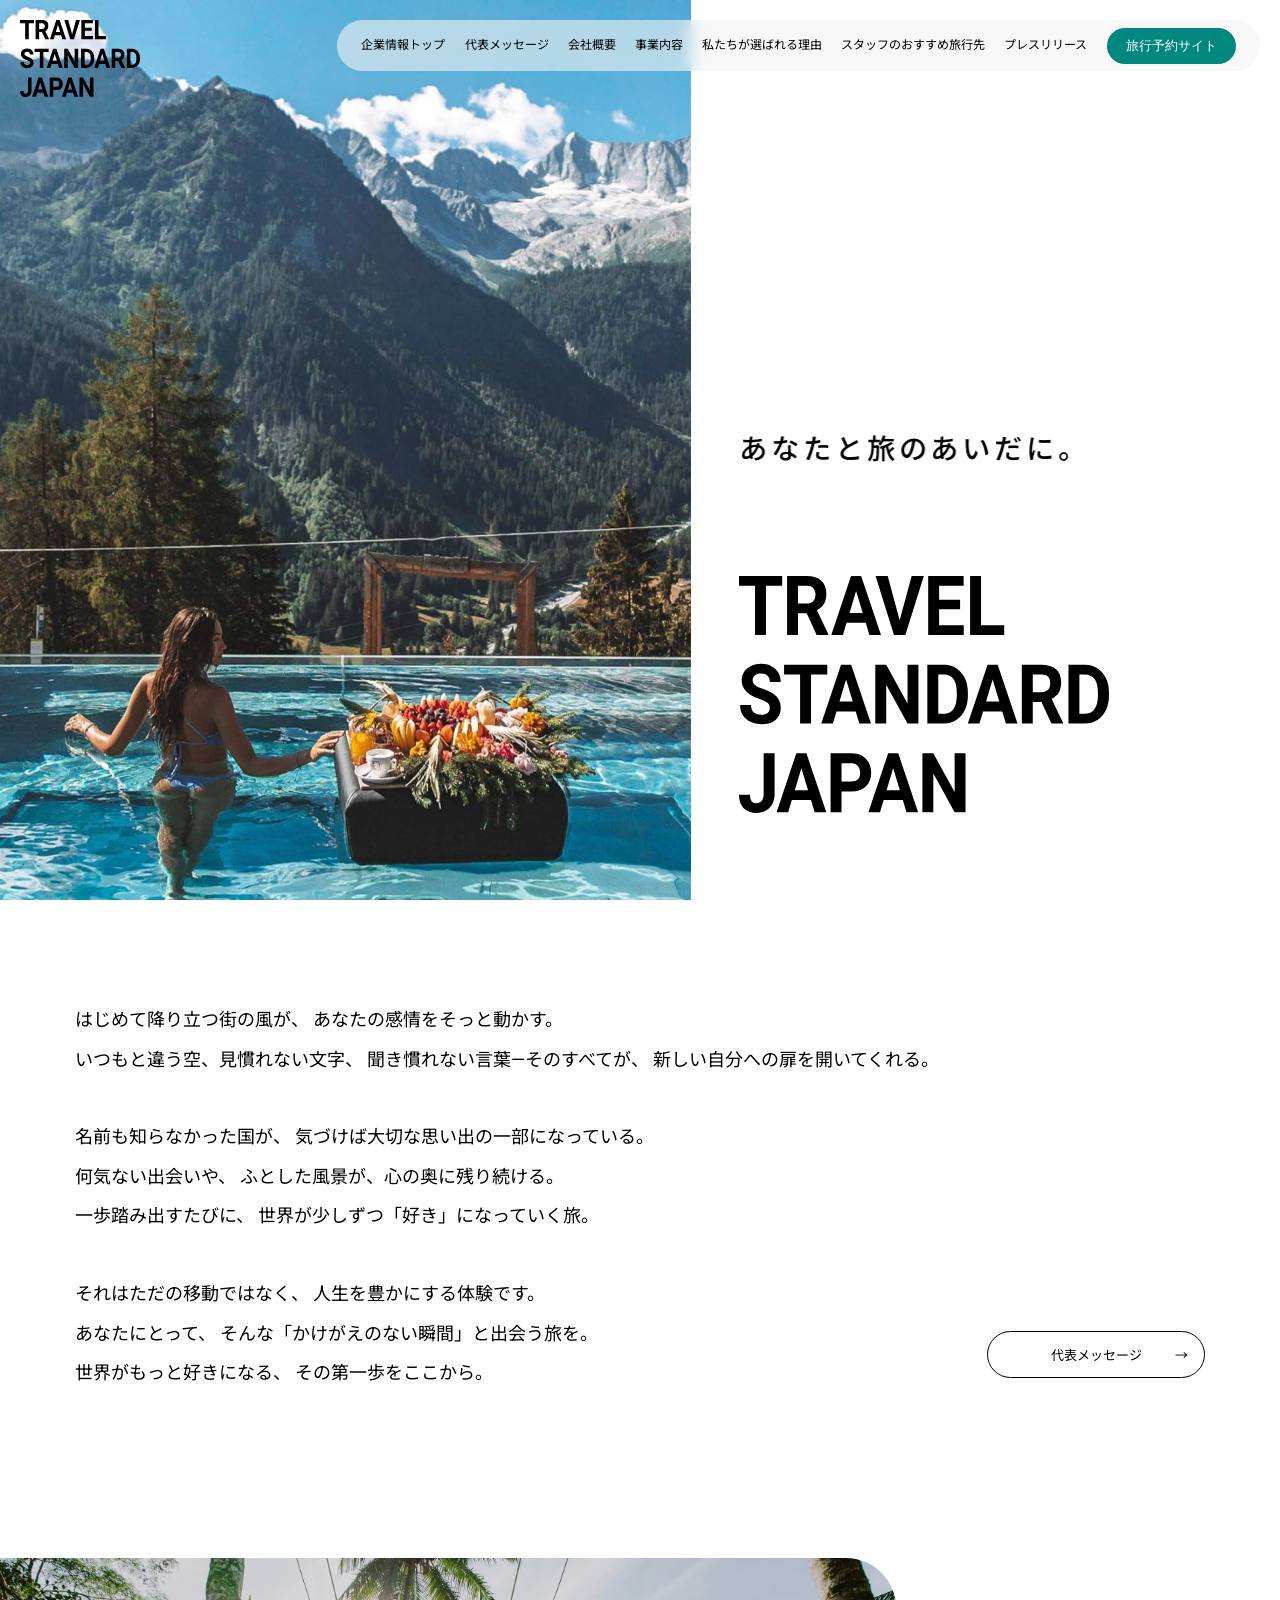
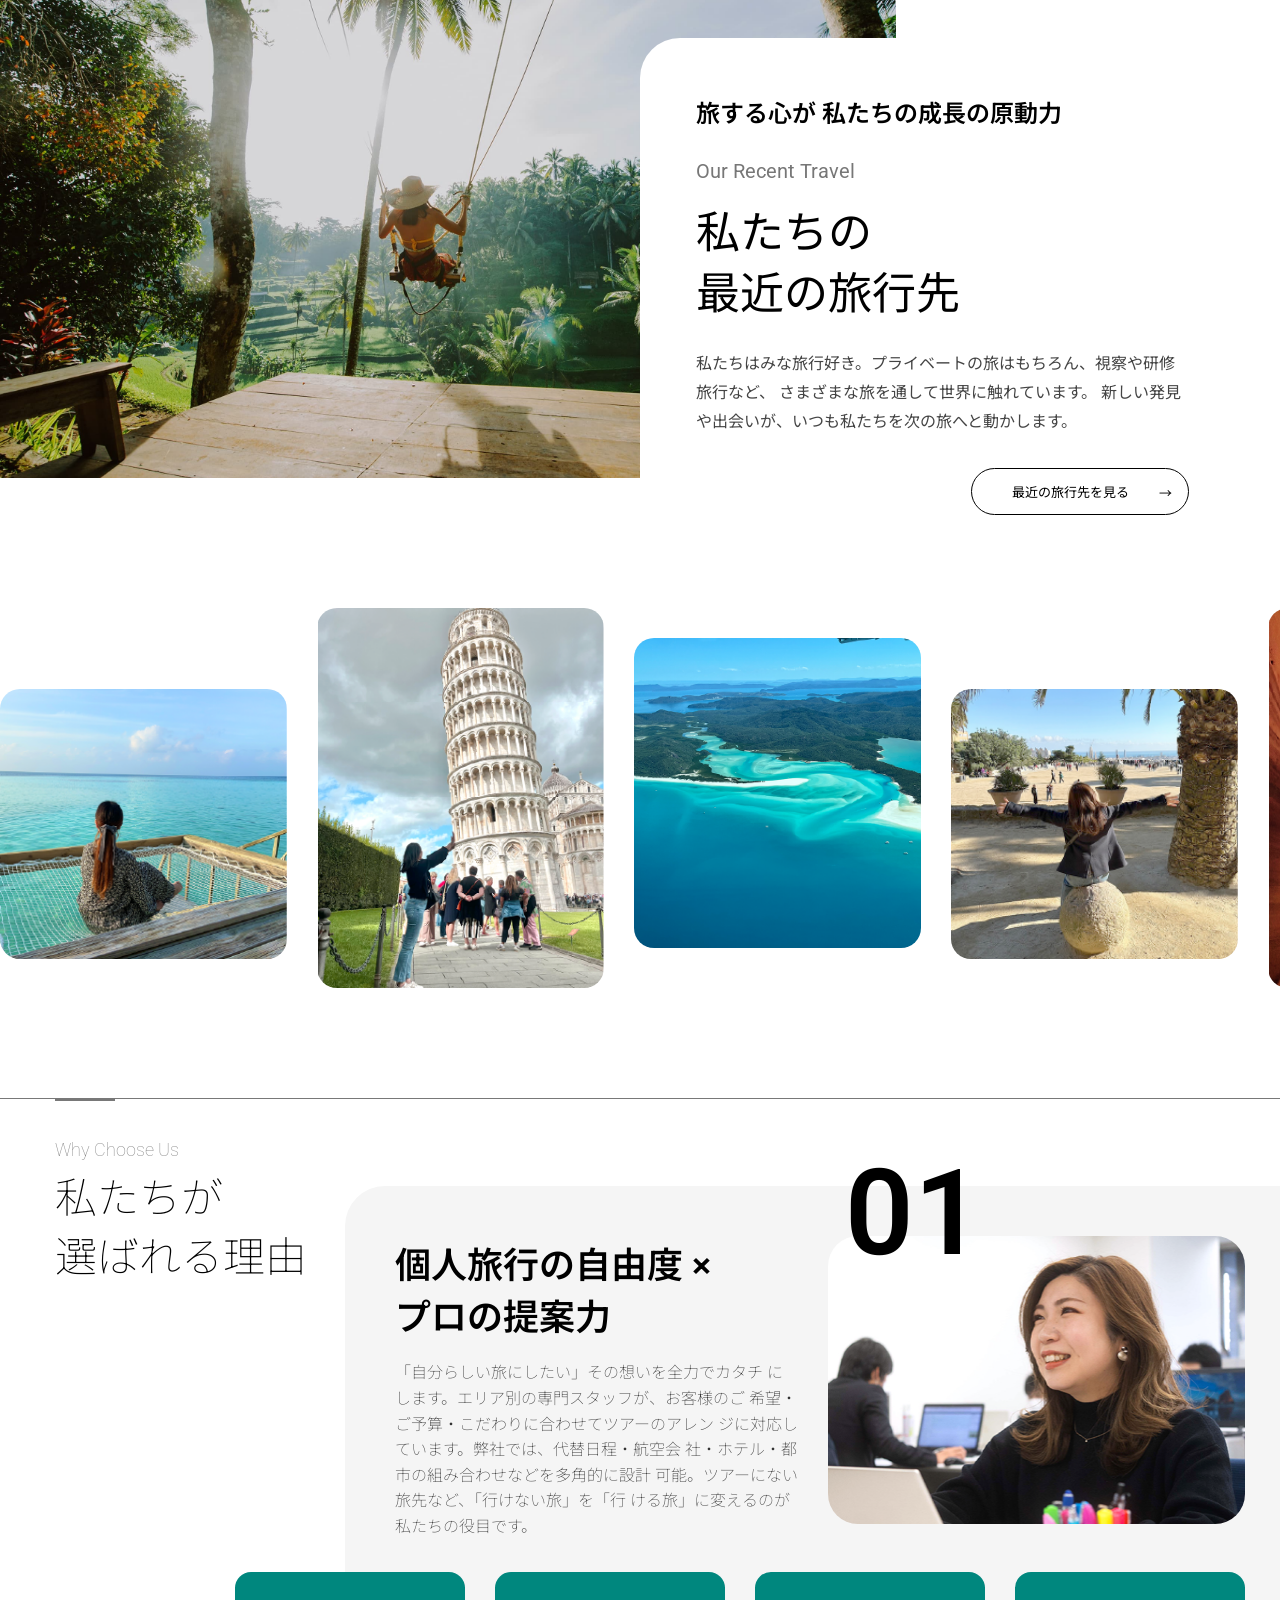
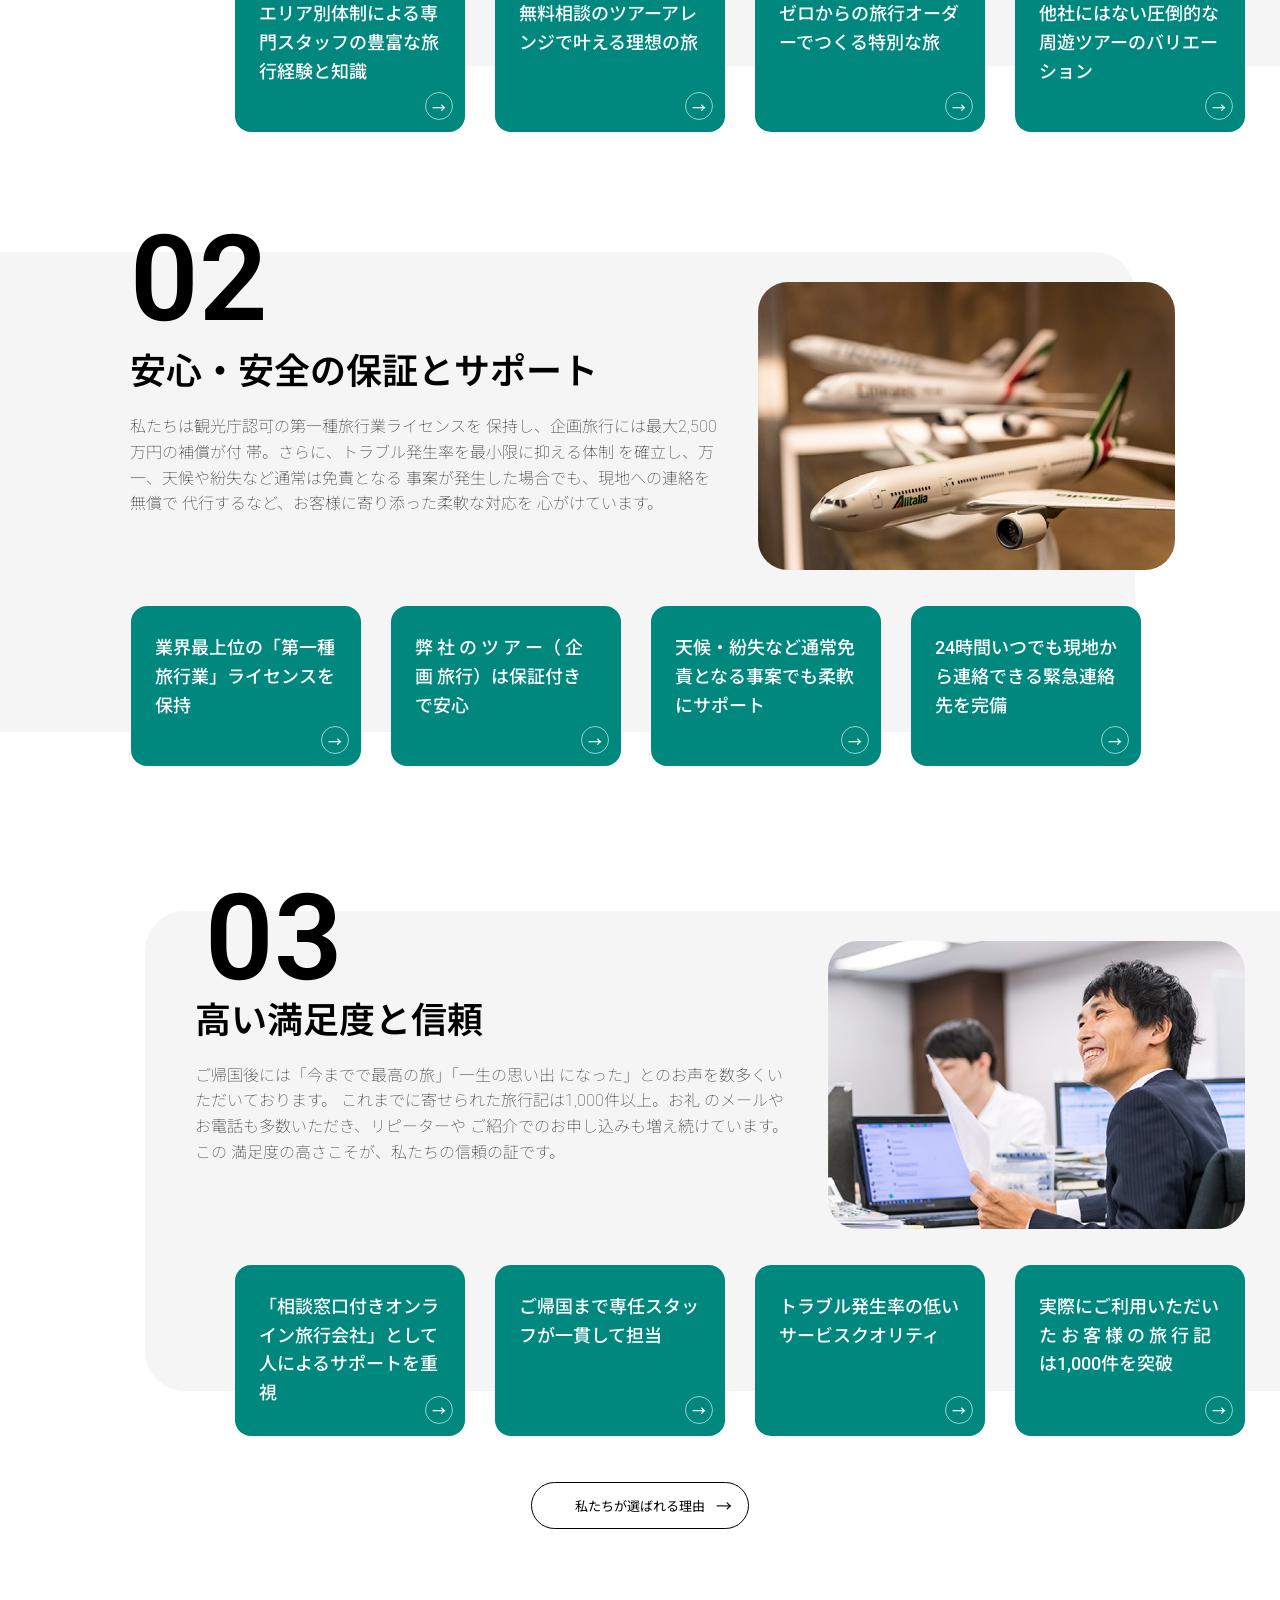
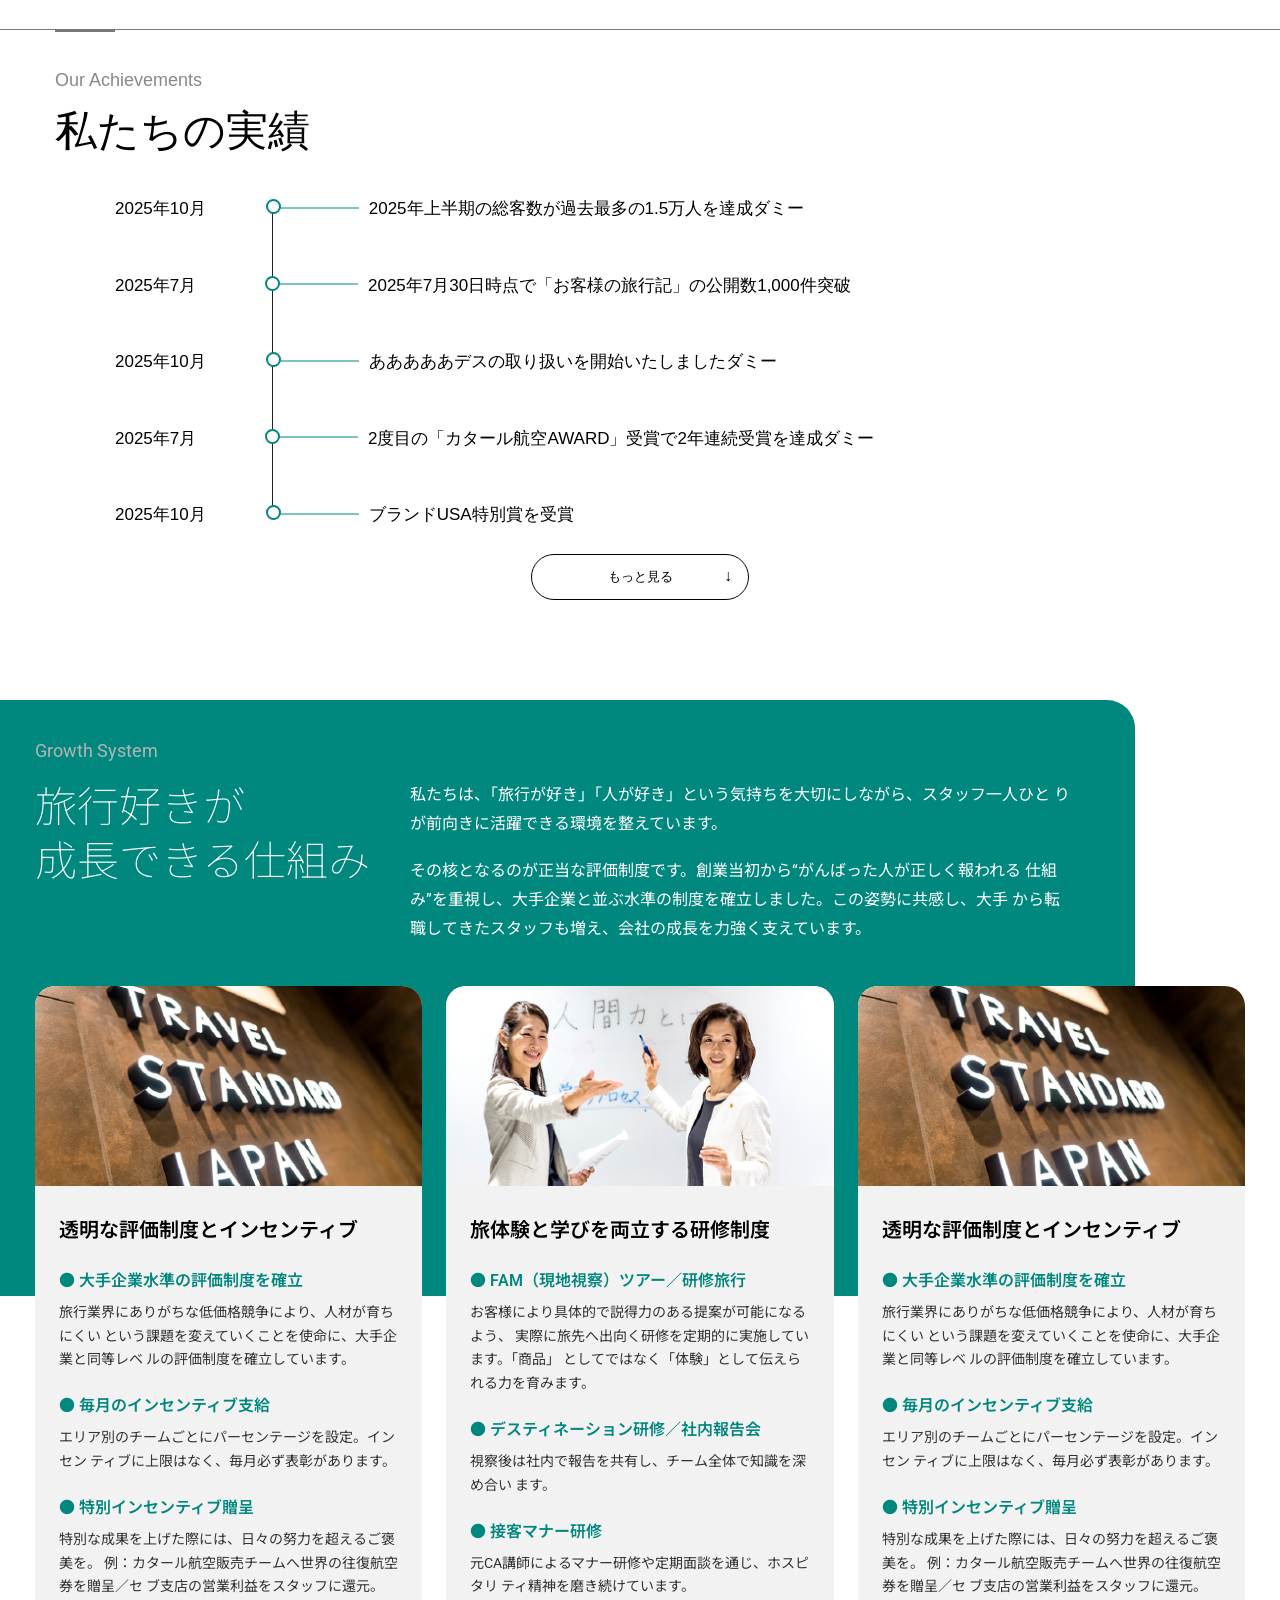
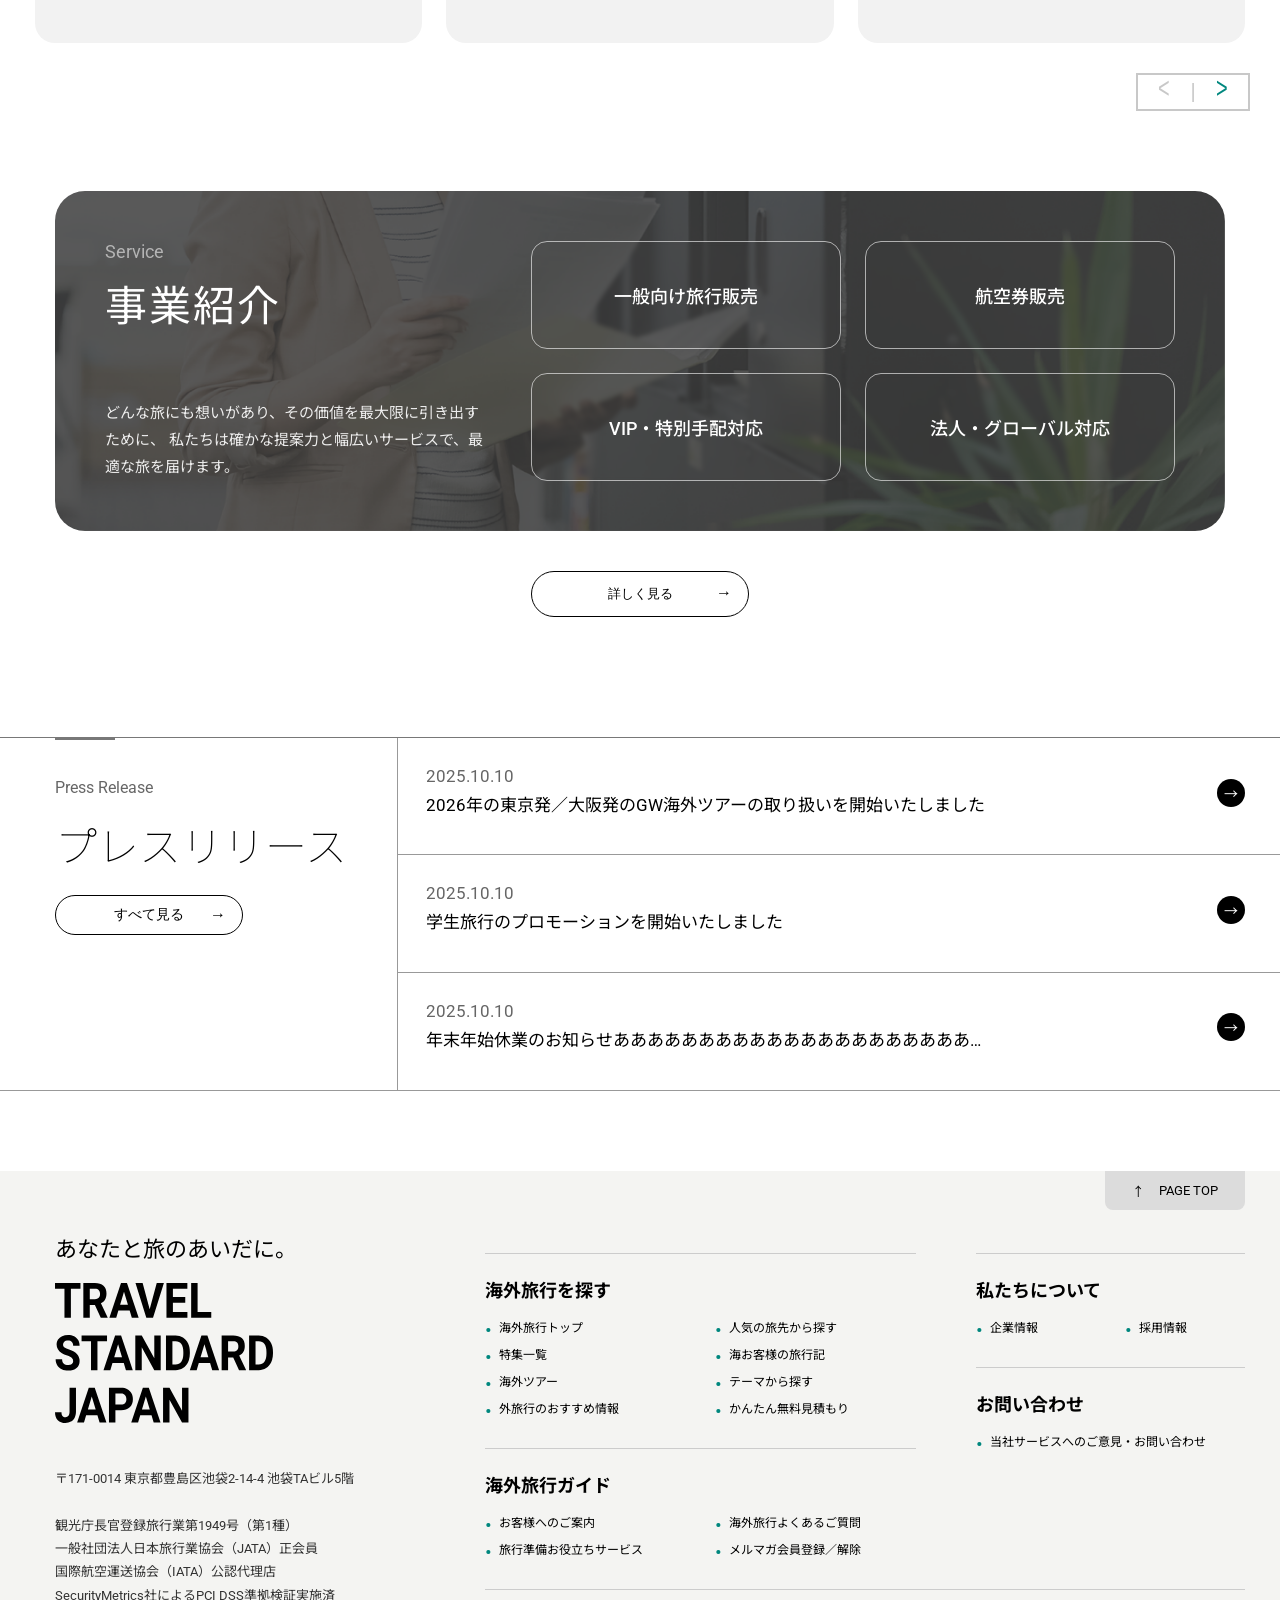
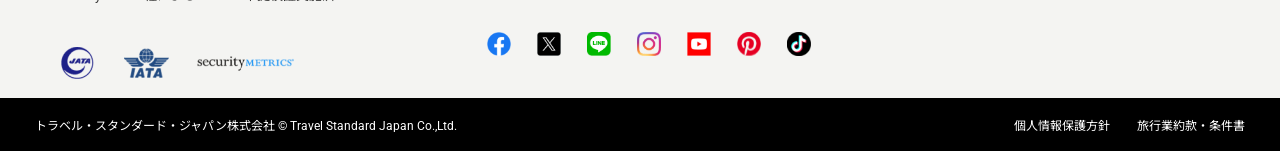
==== commit fe7e73bd: "Refactor code structure for improved readability and maintainability" ====
--- a/index.html
+++ b/index.html
@@ -89,43 +89,43 @@
         <div class="mobile-menu" id="mobileMenu" >
           <ul>
             <li><a href="index.html">企業情報トップ</a>
-            <svg width="25" height="14" viewBox="0 0 25 14" fill="none" xmlns="http://www.w3.org/2000/svg">
+            <svg width="15" height="14" viewBox="0 0 25 14" fill="none" xmlns="http://www.w3.org/2000/svg">
             <path d="M24.044 6.289L17.977 0.222C17.681 -0.0739994 17.201 -0.0739994 16.905 0.222C16.609 0.518 16.609 0.999001 16.905 1.295L21.677 6.067H0.758001C0.339001 6.067 0 6.406 0 6.825C0 7.244 0.339001 7.583 0.758001 7.583H21.677L16.905 12.356C16.609 12.652 16.609 13.132 16.905 13.428C17.053 13.576 17.247 13.65 17.441 13.65C17.635 13.65 17.829 13.576 17.977 13.428L24.044 7.361C24.34 7.065 24.34 6.585 24.044 6.289Z" fill="white"/>
             </svg>
 
             </li>
             <li><a href="message.html">代表メッセージ</a>
-            <svg width="25" height="14" viewBox="0 0 25 14" fill="none" xmlns="http://www.w3.org/2000/svg">
+            <svg width="15" height="14" viewBox="0 0 25 14" fill="none" xmlns="http://www.w3.org/2000/svg">
             <path d="M24.044 6.289L17.977 0.222C17.681 -0.0739994 17.201 -0.0739994 16.905 0.222C16.609 0.518 16.609 0.999001 16.905 1.295L21.677 6.067H0.758001C0.339001 6.067 0 6.406 0 6.825C0 7.244 0.339001 7.583 0.758001 7.583H21.677L16.905 12.356C16.609 12.652 16.609 13.132 16.905 13.428C17.053 13.576 17.247 13.65 17.441 13.65C17.635 13.65 17.829 13.576 17.977 13.428L24.044 7.361C24.34 7.065 24.34 6.585 24.044 6.289Z" fill="white"/>
             </svg>
           </li>
             <li><a href="companyProfile.html">会社概要</a>
-            <svg width="25" height="14" viewBox="0 0 25 14" fill="none" xmlns="http://www.w3.org/2000/svg">
+            <svg width="15" height="14" viewBox="0 0 25 14" fill="none" xmlns="http://www.w3.org/2000/svg">
             <path d="M24.044 6.289L17.977 0.222C17.681 -0.0739994 17.201 -0.0739994 16.905 0.222C16.609 0.518 16.609 0.999001 16.905 1.295L21.677 6.067H0.758001C0.339001 6.067 0 6.406 0 6.825C0 7.244 0.339001 7.583 0.758001 7.583H21.677L16.905 12.356C16.609 12.652 16.609 13.132 16.905 13.428C17.053 13.576 17.247 13.65 17.441 13.65C17.635 13.65 17.829 13.576 17.977 13.428L24.044 7.361C24.34 7.065 24.34 6.585 24.044 6.289Z" fill="white"/>
             </svg>
           </li>
             <li><a href="servicePage.html">事業内容</a>
-            <svg width="25" height="14" viewBox="0 0 25 14" fill="none" xmlns="http://www.w3.org/2000/svg">
+            <svg width="15" height="14" viewBox="0 0 25 14" fill="none" xmlns="http://www.w3.org/2000/svg">
             <path d="M24.044 6.289L17.977 0.222C17.681 -0.0739994 17.201 -0.0739994 16.905 0.222C16.609 0.518 16.609 0.999001 16.905 1.295L21.677 6.067H0.758001C0.339001 6.067 0 6.406 0 6.825C0 7.244 0.339001 7.583 0.758001 7.583H21.677L16.905 12.356C16.609 12.652 16.609 13.132 16.905 13.428C17.053 13.576 17.247 13.65 17.441 13.65C17.635 13.65 17.829 13.576 17.977 13.428L24.044 7.361C24.34 7.065 24.34 6.585 24.044 6.289Z" fill="white"/>
             </svg>
           </li>
             <li><a href="whychoose.html">私たちが選ばれる理由</a>
-            <svg width="25" height="14" viewBox="0 0 25 14" fill="none" xmlns="http://www.w3.org/2000/svg">
+            <svg width="15" height="14" viewBox="0 0 25 14" fill="none" xmlns="http://www.w3.org/2000/svg">
             <path d="M24.044 6.289L17.977 0.222C17.681 -0.0739994 17.201 -0.0739994 16.905 0.222C16.609 0.518 16.609 0.999001 16.905 1.295L21.677 6.067H0.758001C0.339001 6.067 0 6.406 0 6.825C0 7.244 0.339001 7.583 0.758001 7.583H21.677L16.905 12.356C16.609 12.652 16.609 13.132 16.905 13.428C17.053 13.576 17.247 13.65 17.441 13.65C17.635 13.65 17.829 13.576 17.977 13.428L24.044 7.361C24.34 7.065 24.34 6.585 24.044 6.289Z" fill="white"/>
             </svg>
           </li>
             <li><a href="recentTravel.html">スタッフのおすすめ旅行先</a>
-            <svg width="25" height="14" viewBox="0 0 25 14" fill="none" xmlns="http://www.w3.org/2000/svg">
+            <svg width="15" height="14" viewBox="0 0 25 14" fill="none" xmlns="http://www.w3.org/2000/svg">
             <path d="M24.044 6.289L17.977 0.222C17.681 -0.0739994 17.201 -0.0739994 16.905 0.222C16.609 0.518 16.609 0.999001 16.905 1.295L21.677 6.067H0.758001C0.339001 6.067 0 6.406 0 6.825C0 7.244 0.339001 7.583 0.758001 7.583H21.677L16.905 12.356C16.609 12.652 16.609 13.132 16.905 13.428C17.053 13.576 17.247 13.65 17.441 13.65C17.635 13.65 17.829 13.576 17.977 13.428L24.044 7.361C24.34 7.065 24.34 6.585 24.044 6.289Z" fill="white"/>
             </svg>
           </li>
             <li><a href="pressrelease.html">プレスリリース</a>
-            <svg width="25" height="14" viewBox="0 0 25 14" fill="none" xmlns="http://www.w3.org/2000/svg">
+            <svg width="15" height="14" viewBox="0 0 25 14" fill="none" xmlns="http://www.w3.org/2000/svg">
             <path d="M24.044 6.289L17.977 0.222C17.681 -0.0739994 17.201 -0.0739994 16.905 0.222C16.609 0.518 16.609 0.999001 16.905 1.295L21.677 6.067H0.758001C0.339001 6.067 0 6.406 0 6.825C0 7.244 0.339001 7.583 0.758001 7.583H21.677L16.905 12.356C16.609 12.652 16.609 13.132 16.905 13.428C17.053 13.576 17.247 13.65 17.441 13.65C17.635 13.65 17.829 13.576 17.977 13.428L24.044 7.361C24.34 7.065 24.34 6.585 24.044 6.289Z" fill="white"/>
             </svg>
           </li>
           <li style="background-color: black; padding:24px ; margin-top:60px;"><a href="pressrelease.html" style="font-size: 16px; ">旅行予約サイト</a>
-            <svg width="25" height="14" viewBox="0 0 25 14" fill="none" xmlns="http://www.w3.org/2000/svg">
+            <svg width="15" height="14" viewBox="0 0 25 14" fill="none" xmlns="http://www.w3.org/2000/svg">
             <path d="M24.044 6.289L17.977 0.222C17.681 -0.0739994 17.201 -0.0739994 16.905 0.222C16.609 0.518 16.609 0.999001 16.905 1.295L21.677 6.067H0.758001C0.339001 6.067 0 6.406 0 6.825C0 7.244 0.339001 7.583 0.758001 7.583H21.677L16.905 12.356C16.609 12.652 16.609 13.132 16.905 13.428C17.053 13.576 17.247 13.65 17.441 13.65C17.635 13.65 17.829 13.576 17.977 13.428L24.044 7.361C24.34 7.065 24.34 6.585 24.044 6.289Z" fill="white"/>
             </svg>
           </li>
@@ -1077,7 +1077,7 @@
         <!-- footer -->
         <section class="footer">
                 <footer class="site-footer">
-        <div class="footer-page-top" onclick="scrollToTop()">↑ PAGE TOP</div>
+        <div class="footer-page-top" onclick="scrollToTop()"><span>↑</span>PAGE TOP</div>
         <div class="footer-layout">
           <!-- LEFT -->
           <div class="footer-branding">
@@ -1121,10 +1121,10 @@
                   <li><a href="#">海外旅行トップ</a></li>
                   <li><a href="#">人気の旅先から探す</a></li>
                   <li><a href="#">特集一覧</a></li>
-                  <li><a href="#">海外旅行の旅行記</a></li>
+                  <li><a href="#">海お客様の旅行記</a></li>
                   <li><a href="#">海外ツアー</a></li>
                   <li><a href="#">テーマから探す</a></li>
-                  <li><a href="#">海外旅行のおすすめ情報</a></li>
+                  <li><a href="#">外旅行のおすすめ情報</a></li>
                   <li><a href="#">かんたん無料見積もり</a></li>
                 </ul>
 
@@ -1132,9 +1132,9 @@
                 <h3>海外旅行ガイド</h3>
                 <ul>
                   <li><a href="#">お客様へのご案内</a></li>
-                  <li><a href="#">旅行準備・お役立ちサービス</a></li>
                   <li><a href="#">海外旅行よくあるご質問</a></li>
-                  <li><a href="#r">メルマガ会員登録／解除</a></li>
+                  <li><a href="#">旅行準備お役立ちサービス</a></li>
+                  <li><a href="#">メルマガ会員登録／解除</a></li>
                 </ul>
               </div>
                 
@@ -1245,7 +1245,8 @@
     <div class="footer-legal-bg">
       <div class="site-wrapper" style="max-width:1210px; margin: 0 auto;">
         <div class="footer-legal">
-          <div>トラベル・スタンダード・ジャパン株式会社 © Travel Standard Japan Co.,Ltd.</div>
+          <div>トラベル・スタンダード・ジャパン株式会社 <br class="md-hide">
+             © Travel Standard Japan Co.,Ltd.</div>
             <div>
               <a href="#">個人情報保護方針</a>
               <a href="#">旅行業約款・条件書</a>
@@ -1254,106 +1255,17 @@
       </div>
     </div>
   </div>
-  <!-- <script>
-window.addEventListener("load", () => {
-  document.body.classList.add("no-scroll");
-
-  const jpText = document.querySelector(".jp-text");
-  const heroImage = document.querySelector(".hero-image");
-  const heroContent = document.querySelector(".hero-content");
-  const brand = document.querySelector(".brand");
-  const scroll = document.querySelector(".scroll-vertical");
-  const scrollLine = document.querySelector(".scroll-vertical .line");
-
-  const isSP = window.innerWidth <= 768;
-
-  // =============================
-  // STEP ① — quick soft fade
-  // =============================
-  setTimeout(() => {
-    jpText.style.opacity = "1";
-    brand.style.opacity = "1";
-  }, 100);
-
-  // pause so text is readable (~ total 2s with fade)
-  setTimeout(() => {
-
-    // =============================
-    // STEP ② — move text + fade visuals
-    // =============================
-
-    if (isSP) {
-      // 📱 mobile = vertical move
-      jpText.style.transform =
-        "translate3d(-50%, calc(-50% + 80px), 0)";
-    } else {
-      // 🖥 desktop = horizontal move
-      jpText.classList.add("move-horizontal");
-    }
-
-    heroImage.style.opacity = "1";
-    heroContent.style.opacity = "1";
-
-  }, 2000); // ← matches client spec
-
-  // =============================
-  // STEP ③ — scroll indicator
-  // =============================
-  setTimeout(() => {
-    document.body.classList.remove("no-scroll");
-    scroll.style.opacity = "1";
-    scrollLine.style.transform = "scaleY(1)";
-  }, 4200);
-    
-});
-</script> -->
-      <!-- <script src="https://cdnjs.cloudflare.com/ajax/libs/gsap/3.12.5/gsap.min.js"></script> -->
-      <!-- <script>
-window.addEventListener("load", () => {
-  const tl = gsap.timeline();
-
-  // STEP ① — soft quick fade in
-  tl.to([".jp-text", ".hero-content img","brand"], {
-    opacity: 1,
-    duration: 0.8,
-    ease: "power2.out",
-    stagger: 0.15
-  })
-
-  // small readable pause
-  .to({}, { duration: 1.2 })
-
-  // STEP ② — text moves + image/logo fade
-  .to(".jp-text", {
-    x: 120, // 🔧 adjust to match design
-    duration: 2,
-    ease: "power2.inOut"
-  }, "<")
-
-  .to(".hero-image", {
-    opacity: 1,
-    duration: 2,
-    ease: "power2.out"
-  }, "<")
-
-  .to(".hero-content img", {
-    opacity: 1,
-    duration: 2,
-    ease: "power2.out"
-  }, "<")
-
-  // STEP ③ — scroll indicator appears
-  .to(".scroll-vertical", {
-    opacity: 1,
-    duration: 0.8,
-    ease: "power2.out"
-  });
-});
-</script> -->
-    <!-- <script src="index.js"></script> -->
+ 
   </body>
 </html>
 <script>
+  function scrollToTop() {
+    window.scrollTo({
+      top: 0,
+      behavior: "smooth"
+    });
+  }
+
   function scrollDown() {
     window.scrollBy({
       top: window.innerHeight,
@@ -1380,95 +1292,7 @@
   },
 });
 </script>
-<!-- Slider Script -->
-<!-- <script>
-const wrapper = document.querySelector(".card-wrapper");
-const slider = document.getElementById("slider");
-const cards = document.querySelectorAll(".growth-card");
-
-let index = 0;
-let startX = 0;
-let isDragging = false;
-let currentTranslate = 0;
-let prevTranslate = 0;
-
-const total = cards.length;
-
-// 🔹 buttons still work
-document.getElementById("next").onclick = () => {
-  if (index >= total - 1) return; // stop at end
-  index++;
-  setPositionByIndex();
-};
-
-document.getElementById("prev").onclick = () => {
-  if (index <= 0) return; // stop at start
-  index--;
-  setPositionByIndex();
-};
-
-// =====================
-// DRAG / SWIPE
-// =====================
-
-wrapper.addEventListener("mousedown", startDrag);
-wrapper.addEventListener("touchstart", startDrag);
-
-wrapper.addEventListener("mousemove", drag);
-wrapper.addEventListener("touchmove", drag);
-
-wrapper.addEventListener("mouseup", endDrag);
-wrapper.addEventListener("mouseleave", endDrag);
-wrapper.addEventListener("touchend", endDrag);
-
-function startDrag(e) {
-  isDragging = true;
-  startX = getPositionX(e);
-  slider.style.transition = "none";
-}
-
-function drag(e) {
-  if (!isDragging) return;
-
-  const currentX = getPositionX(e);
-  const diff = currentX - startX;
-  currentTranslate = prevTranslate + diff;
-
-  slider.style.transform = `translateX(${currentTranslate}px)`;
-}
-
-function endDrag() {
-  if (!isDragging) return;
-  isDragging = false;
-
-  const movedBy = currentTranslate - prevTranslate;
-
-  // threshold to change slide
-  if (movedBy < -100 && index < total - 1) index++;
-  if (movedBy > 100 && index > 0) index--;
-
-  setPositionByIndex();
-}
-
-function setPositionByIndex() {
-  currentTranslate = index * -wrapper.offsetWidth;
-  prevTranslate = currentTranslate;
-  slider.style.transition = "transform 0.3s ease";
-  slider.style.transform = `translateX(${currentTranslate}px)`;
-}
-
-function getPositionX(e) {
-  return e.type.includes("mouse") ? e.pageX : e.touches[0].clientX;
-}
-</script> -->
-
-<!-- <script>
-  const overlay = document.querySelector('.hero-overlay');
-
-  overlay.addEventListener('animationend', () => {
-    overlay.remove();
-  });
-</script> -->
+
 <script>
 window.addEventListener("load", function() {
   const hamburger = document.getElementById("hamburger");
@@ -1692,12 +1516,18 @@
       cardContainer.classList.contains("bottom-cards-left") ||
       cardContainer.classList.contains("bottom-cards-third");
 
-    if (!isBottomCardRail) return;
+    const isGrowthRail =
+      cardContainer.classList.contains("card-wrapper") &&
+      cardContainer.classList.contains("md-hide");
+
+    if (!isBottomCardRail && !isGrowthRail) return;
+
+    const itemSelector = isBottomCardRail ? ":scope > .green-card" : ".growth-card";
 
     const getSnapPoints = () => {
       const containerRect = cardContainer.getBoundingClientRect();
 
-      return Array.from(cardContainer.querySelectorAll(":scope > .green-card")).map((card) => {
+      return Array.from(cardContainer.querySelectorAll(itemSelector)).map((card) => {
         const cardRect = card.getBoundingClientRect();
         return Math.round(cardContainer.scrollLeft + (cardRect.left - containerRect.left));
       });
@@ -1710,6 +1540,21 @@
       });
     };
 
+    const getCurrentSnapIndex = (snapPoints, currentLeft) => {
+      let closestIndex = 0;
+      let smallestDistance = Infinity;
+
+      snapPoints.forEach((point, index) => {
+        const distance = Math.abs(point - currentLeft);
+        if (distance < smallestDistance) {
+          smallestDistance = distance;
+          closestIndex = index;
+        }
+      });
+
+      return closestIndex;
+    };
+
     const updateButtonState = () => {
       const maxScrollLeft = Math.max(0, cardContainer.scrollWidth - cardContainer.clientWidth);
       const currentLeft = Math.round(cardContainer.scrollLeft);
@@ -1728,8 +1573,11 @@
       if (leftBtn.classList.contains("is-disabled")) return;
 
       const snapPoints = getSnapPoints();
+      if (!snapPoints.length) return;
       const currentLeft = Math.round(cardContainer.scrollLeft);
-      const previousPoint = [...snapPoints].reverse().find((point) => point < currentLeft - 4);
+      const currentIndex = getCurrentSnapIndex(snapPoints, currentLeft);
+      const previousIndex = Math.max(0, currentIndex - 1);
+      const previousPoint = snapPoints[previousIndex];
 
       scrollToPoint(previousPoint ?? 0);
     });
@@ -1740,8 +1588,11 @@
       if (rightBtn.classList.contains("is-disabled")) return;
 
       const snapPoints = getSnapPoints();
+      if (!snapPoints.length) return;
       const currentLeft = Math.round(cardContainer.scrollLeft);
-      const nextPoint = snapPoints.find((point) => point > currentLeft + 4);
+      const currentIndex = getCurrentSnapIndex(snapPoints, currentLeft);
+      const nextIndex = Math.min(snapPoints.length - 1, currentIndex + 1);
+      const nextPoint = snapPoints[nextIndex];
 
       if (typeof nextPoint === "number") {
         scrollToPoint(nextPoint);
--- a/index.css
+++ b/index.css
@@ -423,7 +423,7 @@
   }
 
   .hero-image {
-    height: 74svh;
+    height: 80svh;
   }
  
   .hero-image img {
@@ -1489,14 +1489,16 @@
   position: absolute;
   top: 0%;
   right: 0px;
-  background: #e6e6e4;
+  background: #DCDCDC;
   padding: 10px 18px;
   border-radius: 0px 0px 8px 8px;
-  font-size: 13px;
+  font-size: 12.5px;
+  width: 140px;
   display: flex;
+  justify-content: center;
   align-items: center;
   cursor: pointer;
-  gap: 8px;
+  gap: 14px;
 }
 
 /* GRID */
@@ -2149,23 +2151,23 @@
 }
 
 .card {
-  min-width: 175px !important;
+  min-width: 169px !important;
   border-radius: 20px;
   overflow: hidden;
   transition: transform 0.3s ease;
 }
 .card:nth-child(3n + 1) {
-  height: 175px!important;
+  height: 161px!important;
   transform: translateY(30%);
 }
 
 .card:nth-child(3n + 2) {
-  height: 265px !important;
+  height: 227px !important;
   transform: translateY(0);
 }
 
 .card:nth-child(3n + 3) {
-  height: 220px !important;
+  height: 187px !important;
   transform: translateY(30px);
 }
 .slider {
--- a/css/width.css
+++ b/css/width.css
@@ -1,3 +1,4 @@
+
 .site-wrapper {
   /* width: 1210px;       
   margin: 0 auto;       */
@@ -11,6 +12,9 @@
   body {
     min-width: 1210px;
   }
+  .md-hide {
+  display: none;
+}
 }
 
 /* ===== MOBILE / TABLET ===== */
@@ -63,7 +67,11 @@
     height: initial;
     object-fit: cover;
   }
-}
+  .sm-hide{
+    display: none;
+  }
+}
+
 .edge-line {
   position: relative;
   width: 100vw;
@@ -80,7 +88,7 @@
 
 .edge-line .edge-dash {
   position: absolute;
-  left: calc((100vw - 1210px) / 2 + 120px);
+  left: calc((100vw - 1210px) / 2 + 0px);
   /* top: -1px; */
   width: 60px;
   height: 3px;
@@ -89,13 +97,16 @@
 
 /* FULL WIDTH DARK GREEN OVERLAY */
 .overlay {
-  position: relative;          /* required for any pseudo-elements later */
-  background: rgba(0, 90, 85, 0.75);
-  width: 100vw;                /* stretch full viewport */
+  position: absolute;          /* required for any pseudo-elements later */
+  background: rgba(0, 135, 126, 1);
+  width: 100vw;      
+  height: 100%;          /* stretch full viewport */
   margin-left: calc(-50vw + 50%); /* center the section across full screen */
-  padding: 100px 0;
+  /* padding: 100px 0; */
   box-sizing: border-box;
-  overflow: hidden;            /* prevents horizontal scroll */
+  overflow: hidden;    
+  mix-blend-mode:multiply;
+  /* prevents horizontal scroll */
 }
 
 /* CENTERED CONTENT */
@@ -104,23 +115,46 @@
   margin: 0 auto;
   display: grid;
   /* grid-template-columns: 2fr 2fr; */
-  gap: 30px;
+  gap: 100px;
+  padding: 100px 0px;
   align-items: baseline;
-}
+  z-index: 1;
+  position: relative;
+}
+  @media (max-width: 768px) {
+    .more-container {
+      gap:30px;
+      padding:40px 0px;
+    }
+      .edge-line .edge-dash {
+    left: 20px !important;
+    width: 40px !important;
+    height: 2px !important;
+        top: 1px !important;
+  }
+  .edge-line{
+    height: 1px !important;
+  }
+  }
+
+
 .footer-page-top {
   position: absolute;
   top: 0%;
   right: 0px;
-  background: #e6e6e4;
+  background: #DCDCDC;
   padding: 10px 18px;
   border-radius: 0px 0px 8px 8px;
-  font-size: 13px;
-  display: flex;
+  font-size: 12.5px;
+  width: 140px;
+  display: flex;
+  justify-content: center;
   align-items: center;
   cursor: pointer;
-  gap: 8px;
+  gap: 10px;
 }
 .footer-menu a {
+  font-size: 12px;
   color: inherit;          /* same color as text */
   text-decoration: none;   /* remove underline */
 }
@@ -130,14 +164,299 @@
 @media (max-width: 768px) {
   .footer-page-top {
     background: white;
-    height: 90px;
+    height: 70px;
+    flex-direction: column !important;
     right: 20px;
     width: 80px;
     margin-top: 80px;
     line-height: 20px;
     text-align: center;
     justify-content: center;
+    font-size: 11px;
+    border-radius: 8px !important;
+    color: #787878;
+    gap: 0px !important;
+  }
+     .footer-tagline {
+        font-size: 16px;
+        margin-bottom: 12px;
+        font-weight: 500;
+    }
+        .site-footer {
+        padding: 60px 16px 200px;
+    }
+        .footer-menu h3 {
+        font-size: 18px;
+        margin-bottom: 20px;
+    }
+        .footer-legal {
+        flex-direction: column-reverse;
+        align-items: center;
+        gap: 15px;
+        padding: 16px;
+        text-align: center;
+        font-weight: 350 !important;
+    }
+
+}
+
+/* Shared Footer Styles (matched to index.css) */
+.footer-bg {
+  z-index: 0;
+  position: relative;
+  background: #f4f4f2;
+}
+
+.footer-legal-bg {
+  z-index: 0;
+  position: relative;
+  background: #000000;
+}
+
+.site-footer {
+  background: #f4f4f2;
+  padding: 60px 20px 0;
+  position: relative;
+}
+
+.footer-page-top {
+  position: absolute;
+  top: 0%;
+  right: 0px;
+  background: #DCDCDC;
+  padding: 10px 18px;
+  border-radius: 0px 0px 8px 8px;
+  font-size: 12.5px;
+  width: 140px;
+  display: flex;
+  justify-content: center;
+  align-items: center;
+  cursor: pointer;
+  gap: 14px;
+}
+
+.footer-layout {
+  display: grid;
+  grid-template-columns: 35% 65%;
+  gap: 20px;
+}
+
+.footer-branding {
+  display: flex;
+  flex-direction: column;
+}
+
+.footer-tagline {
+  font-size: 22px;
+  margin-bottom: 20px;
+}
+
+.footer-address {
+  font-size: 13px;
+  line-height: 1.8;
+  color: #333;
+}
+
+.footer-certifications {
+  margin-top: 40px;
+  display: flex;
+  gap: 24px;
+}
+
+.footer-certifications img {
+  width: auto;
+  height: 32px;
+  object-fit: contain;
+}
+
+.footer-navigation {
+  display: grid;
+  grid-template-columns: 1.6fr 1fr;
+  gap: 60px;
+}
+
+.footer-menu:first-child > ul:first-of-type {
+  display: grid;
+  grid-template-columns: 1fr 1fr;
+  column-gap: 30px;
+}
+
+.footer-menu ul {
+  display: grid;
+  grid-template-columns: 1fr 1fr;
+  column-gap: 30px;
+  list-style: none;
+  padding: 0;
+  margin: 0;
+}
+
+.footer-menu:last-child ul:last-of-type li {
+  grid-column: 1 / -1;
+}
+
+.footer-menu h3 {
+  font-size: 18px;
+  margin-bottom: 16px;
+}
+
+.footer-menu li {
+  font-size: 14px;
+  margin-bottom: 10px;
+  padding-left: 14px;
+  position: relative;
+}
+
+.footer-menu li::before {
+  content: "•";
+  position: absolute;
+  left: 0;
+  color: #00877E;
+  font-size: 20px;
+  border-radius: 50%;
+}
+
+.footer-separator {
+  width: 100%;
+  border-top: 1px solid #ccc;
+  margin: 22px 0;
+}
+
+.footer-socials {
+  display: flex;
+  gap: 22px;
+  margin-top: 40px;
+}
+
+.footer-legal {
+  background: #000;
+  color: #fff;
+  display: flex;
+  justify-content: space-between;
+  padding: 18px 0px;
+  font-size: 12px;
+}
+
+.footer-legal a {
+  color: #fff;
+  text-decoration: none;
+  margin-left: 24px;
+}
+
+@media (max-width: 768px) {
+  .site-footer {
+    padding: 40px 16px 200px;
+  }
+
+  .footer-page-top {
+    background: white;
+    height: 70px;
+    right: 16px;
+    width: 70px;
+    margin-top: 95px;
+    justify-content: center;
     font-size: 12px;
-  }
- 
+    line-height: normal;
+    text-align: center;
+    color: #787878 !important;
+    flex-direction: column !important;
+    border-radius:8px;
+    color: inherit;
+    gap: 8px !important;
+  }
+
+  .footer-layout {
+    grid-template-columns: 1fr;
+    gap: 40px;
+  }
+
+  .footer-branding {
+    text-align: left;
+  }
+
+  .footer-tagline {
+    font-size: 16px;
+    margin-bottom: 12px;
+    font-weight: inherit;
+  }
+
+  .footer-address {
+    position: absolute;
+    left: 16px;
+    right: 16px;
+    bottom: 80px;
+    font-size: 12px;
+    line-height: 1.7;
+    color: #333;
+  }
+
+  .footer-certifications {
+    position: absolute;
+    margin-top: 24px;
+    bottom: 30px;
+    gap: 16px;
+    flex-wrap: wrap;
+  }
+
+  .footer-certifications img {
+    height: 28px;
+  }
+
+  .footer-navigation {
+    grid-template-columns: 1fr;
+    gap: 32px;
+  }
+
+  .footer-menu h3 {
+    font-size: 16px;
+    margin-bottom: 12px;
+  }
+
+  .footer-menu ul {
+    grid-template-columns: 1fr 1fr;
+    column-gap: 20px;
+  }
+
+  .footer-menu li {
+    font-size: 10px;
+    margin-bottom: 10px;
+    padding-left: 14px;
+    position: relative;
+  }
+
+  .footer-separator {
+    width: 100%;
+    margin: 24px 0;
+  }
+
+  .footer-socials {
+    display: inline-flex;
+    gap: 30px;
+    margin-top: 24px;
+    justify-content: center;
+  }
+
+  .footer-socials .social {
+    width: 24px;
+    height: 24px;
+    border-radius: 50%;
+    display: flex;
+    align-items: center;
+    justify-content: center;
+    font-size: 13px;
+    text-decoration: none;
+  }
+
+  .footer-legal {
+    flex-direction: column;
+    align-items: center;
+    gap: 12px;
+    padding: 16px;
+    text-align: center;
+    font-weight: inherit;
+  }
+
+  .footer-legal a {
+    margin-left: 0;
+    margin-right: 16px;
+  }
 }
